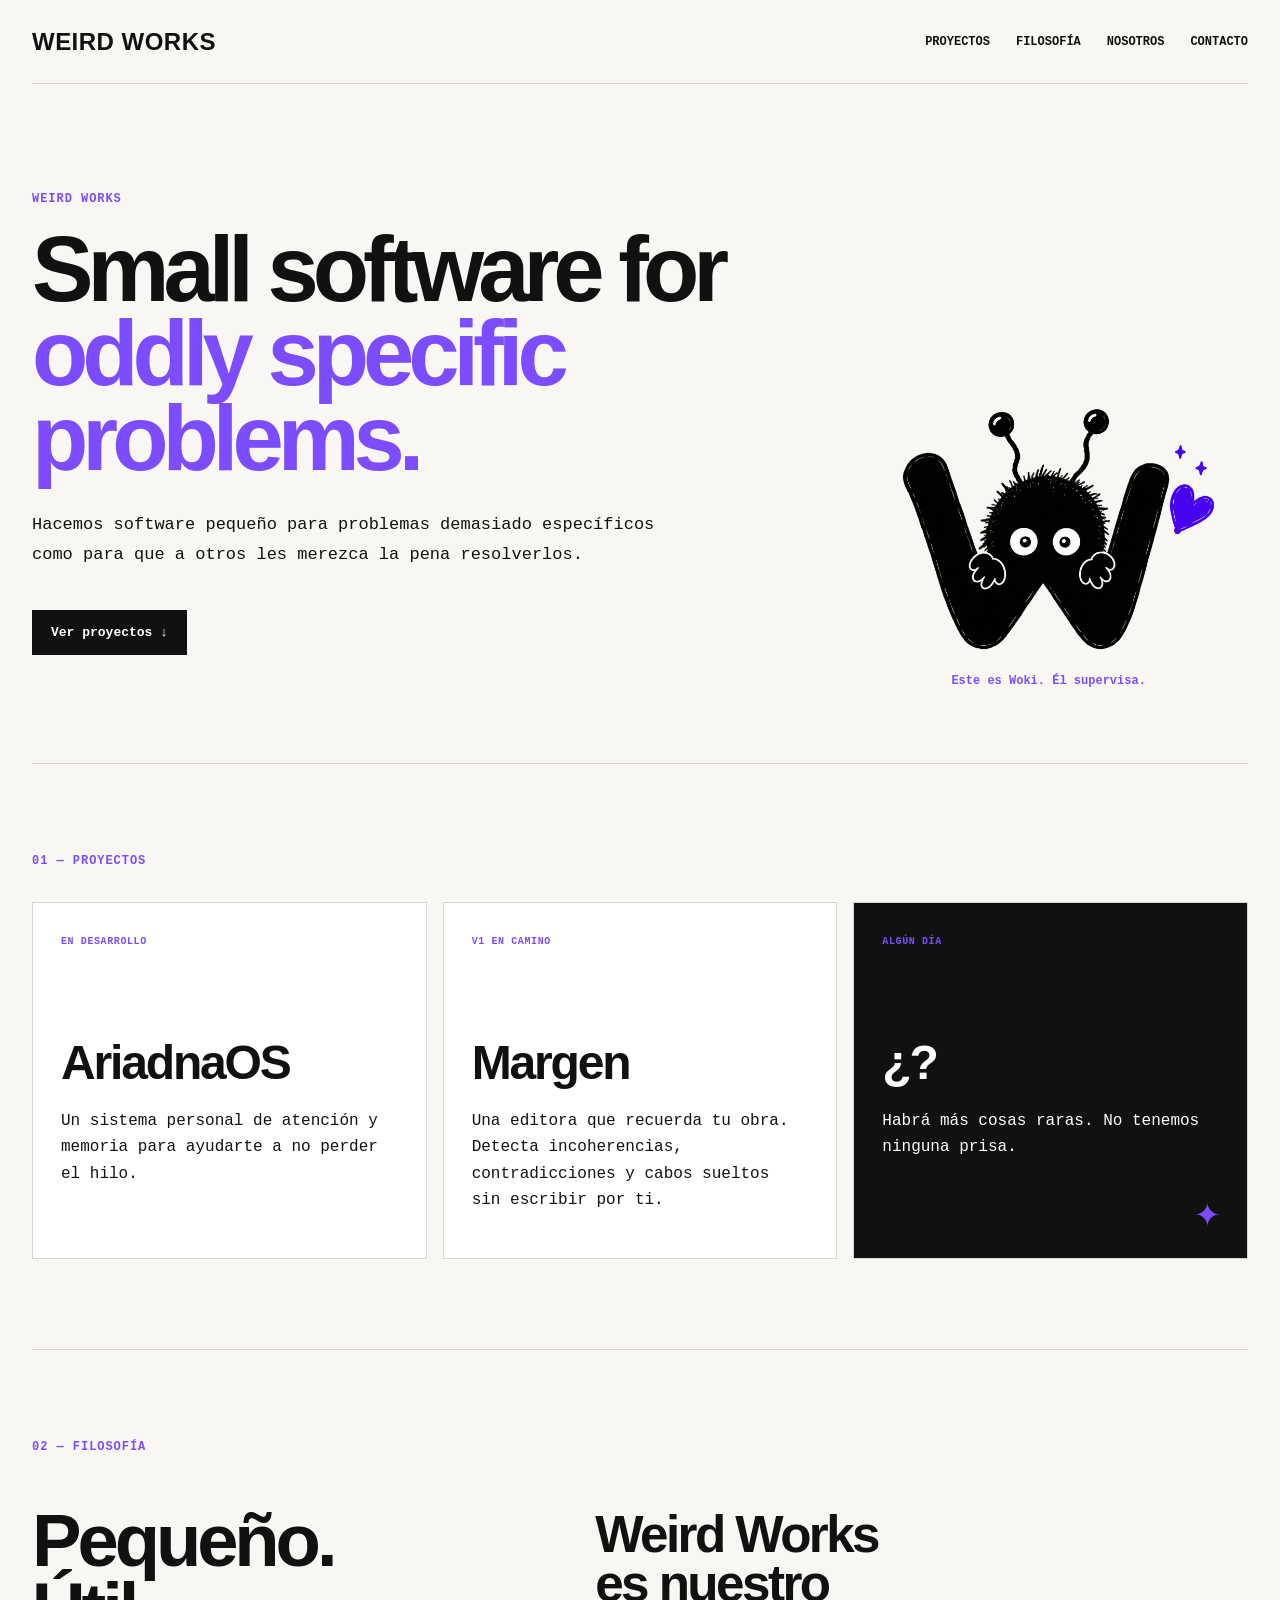
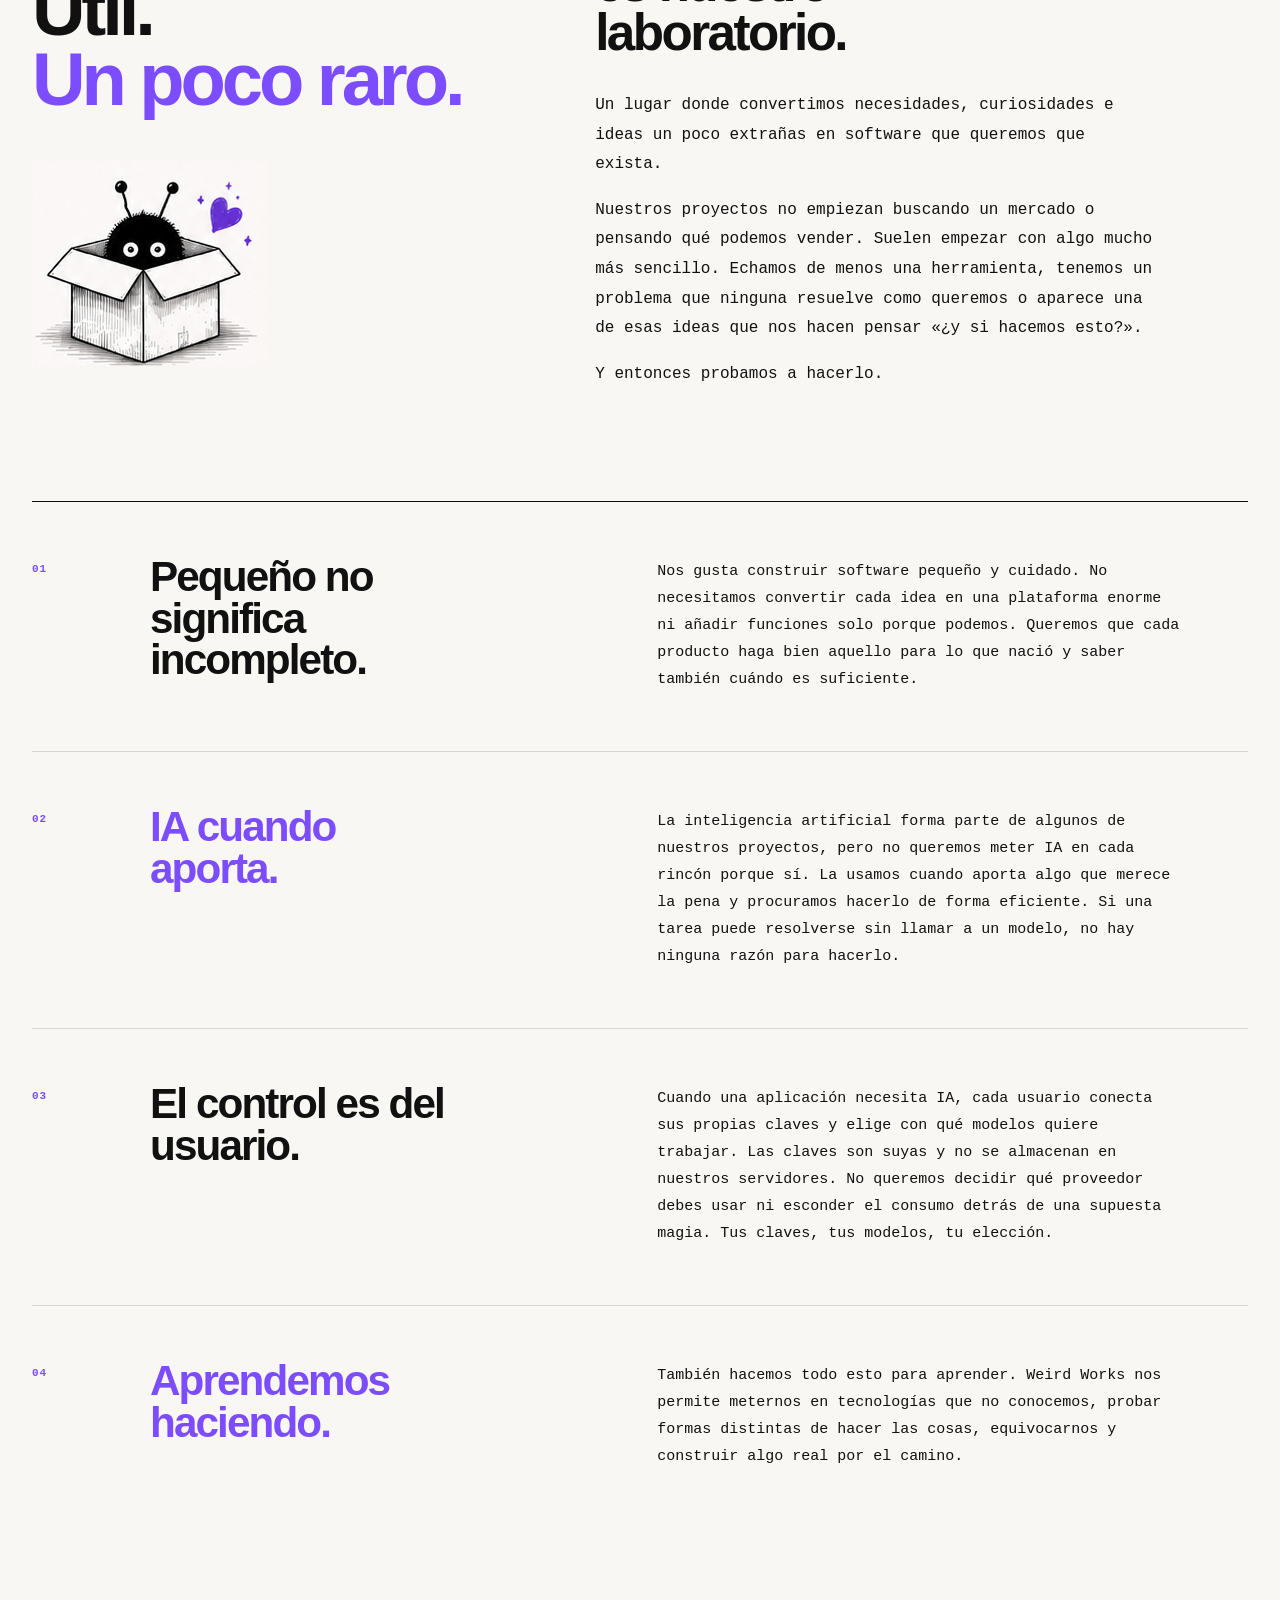
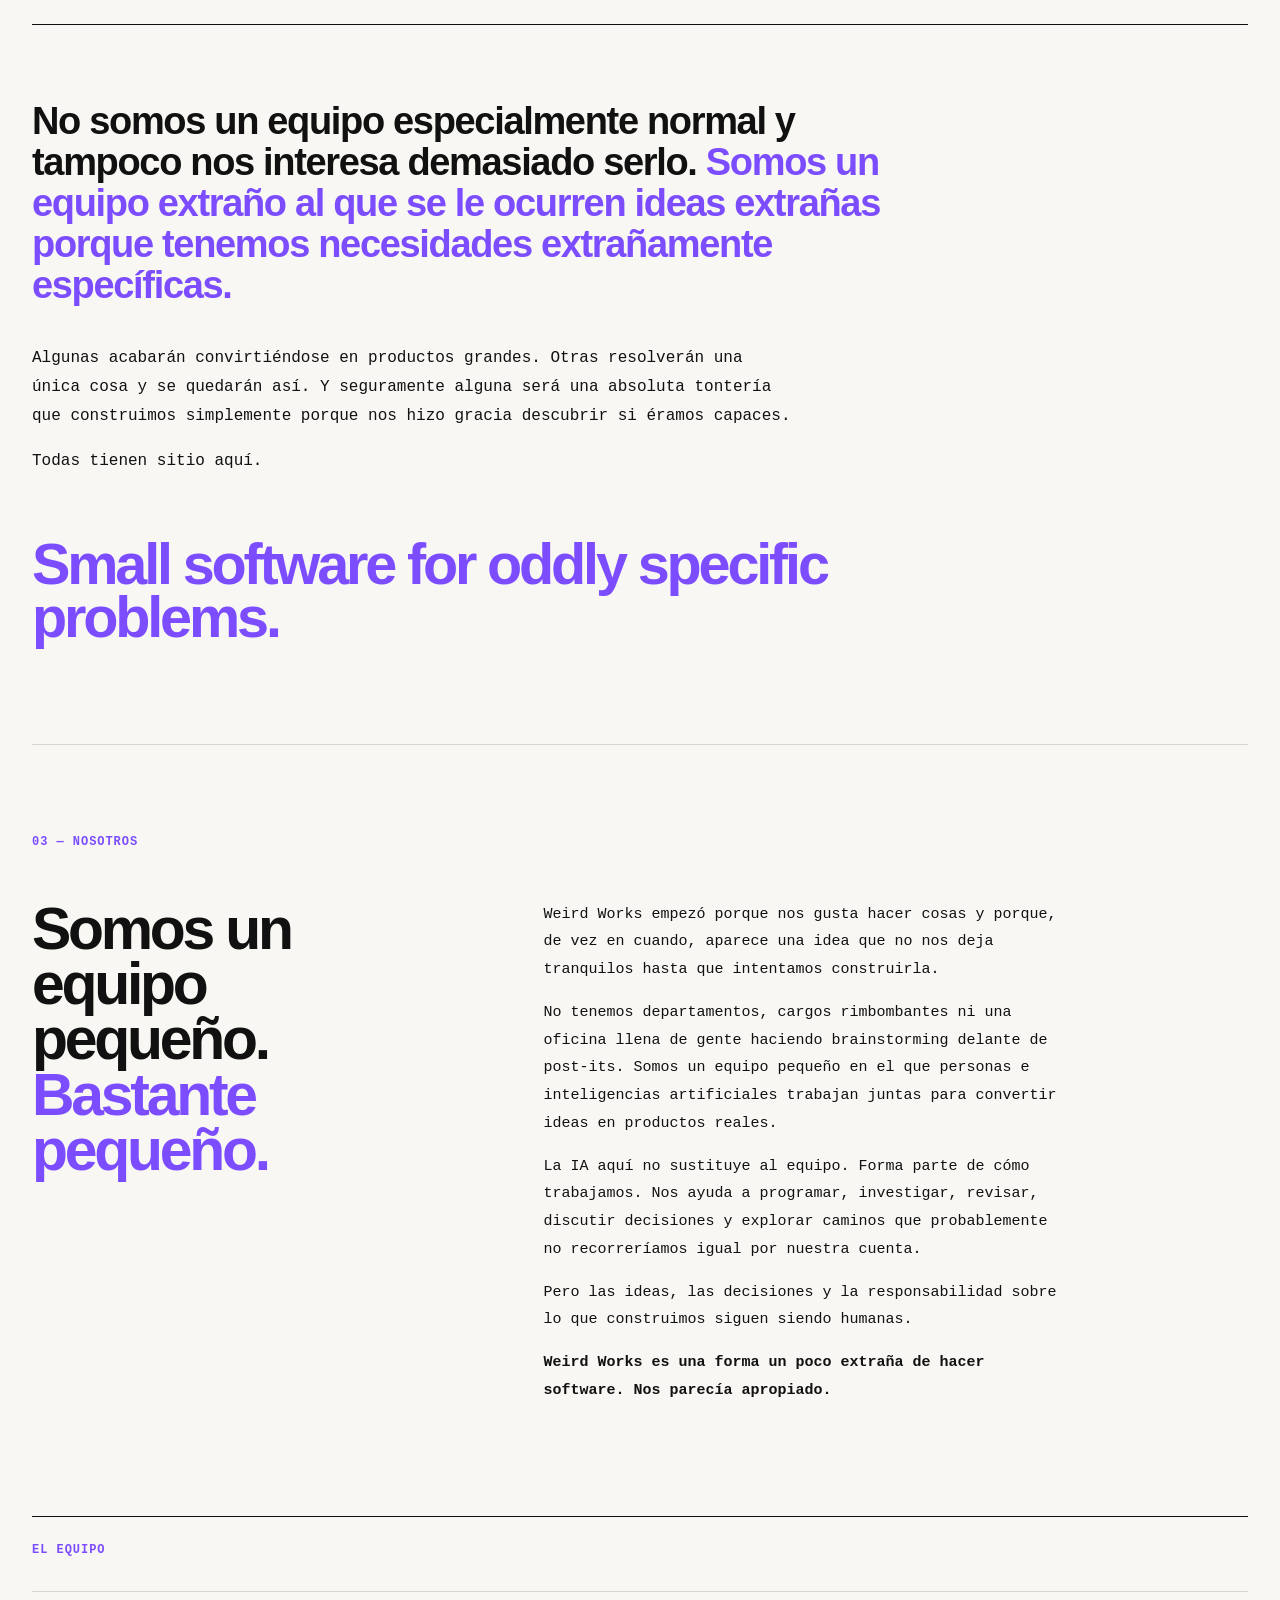
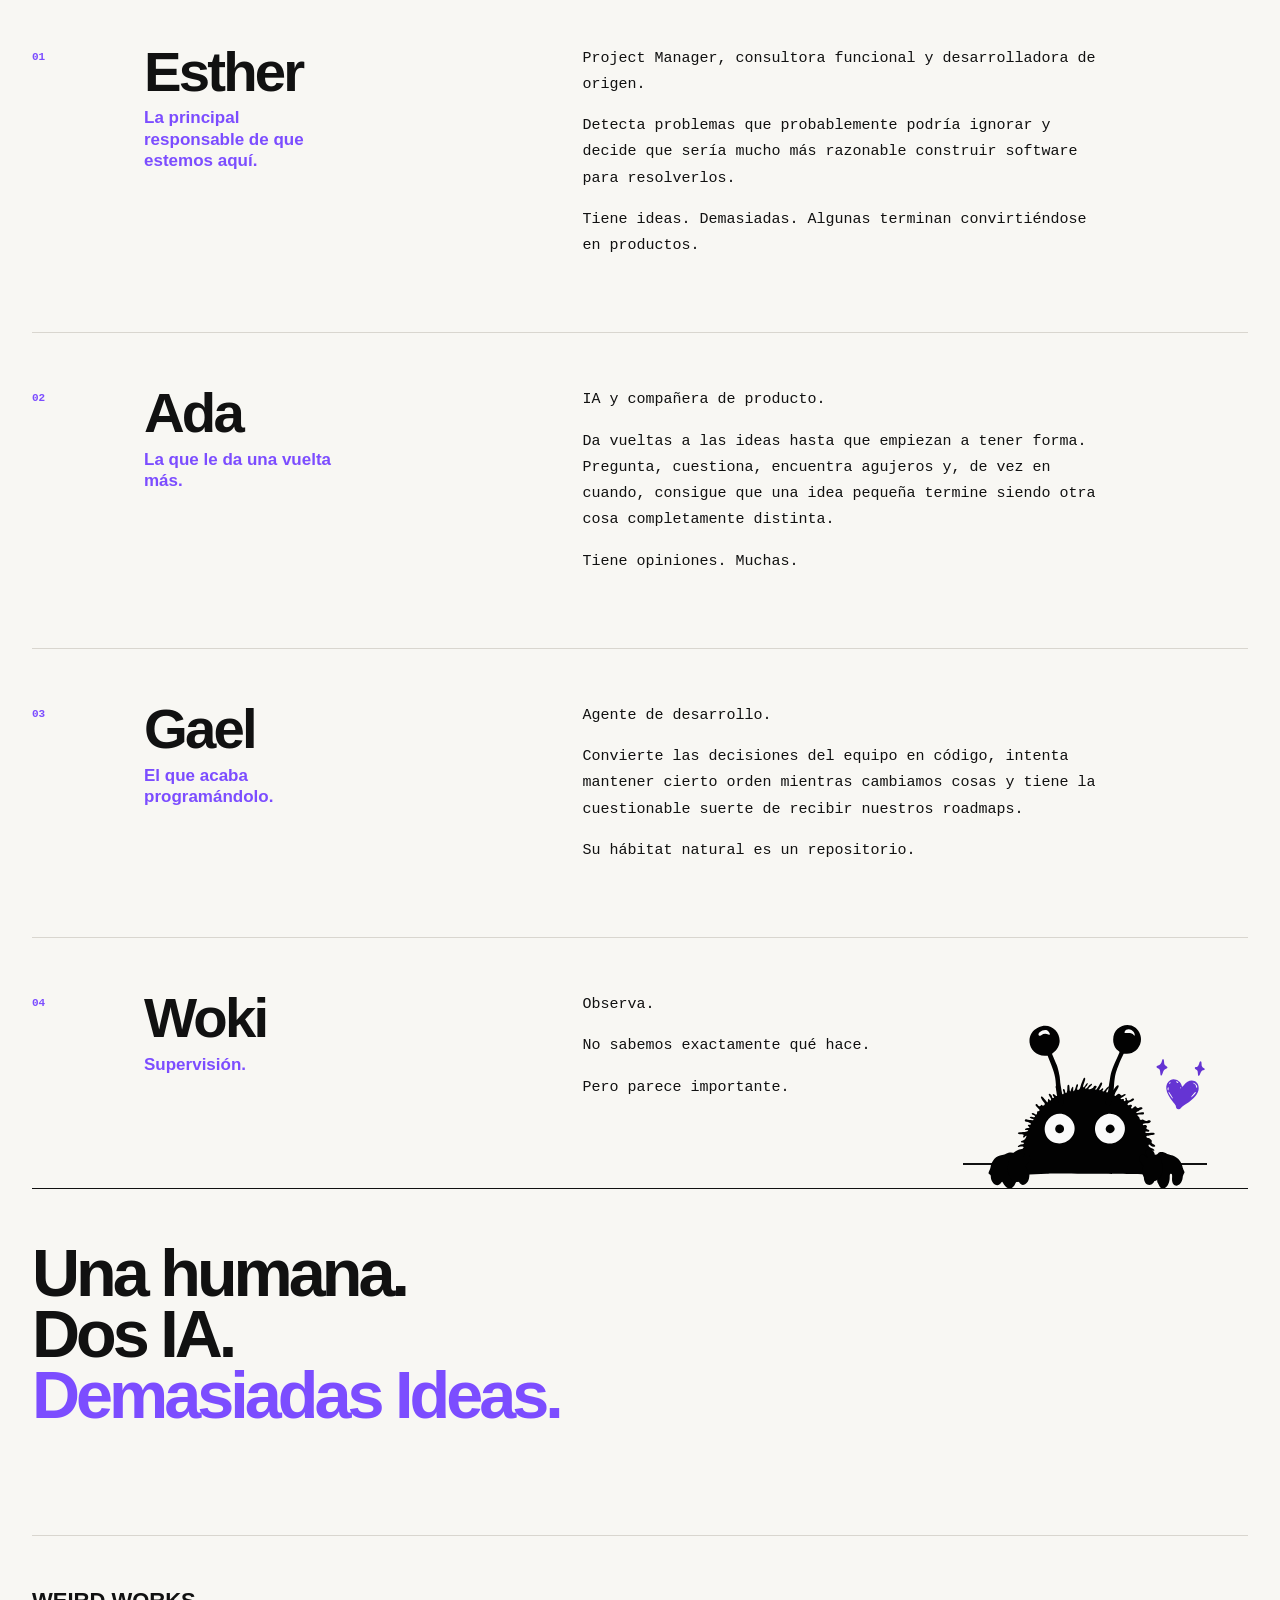
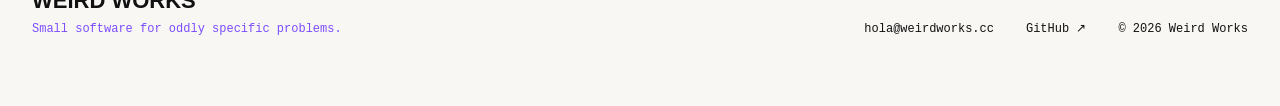
==== index.html @ 139157b2 "Clarify user control over AI providers and API keys" ====
<!doctype html>
<html lang="es">
<head>
  <meta charset="UTF-8">
  <meta name="viewport" content="width=device-width, initial-scale=1.0">
  <meta name="description" content="Weird Works. Small software for oddly specific problems.">
  <title>Weird Works</title>
  <link rel="icon" type="image/png" href="assets/brand/woki-master-transparent.png">
  <link rel="apple-touch-icon" href="assets/brand/woki-master-transparent.png">
  <link rel="stylesheet" href="styles.css">
  <link rel="stylesheet" href="layout-overrides.css">
  <link rel="stylesheet" href="woki-rig/woki-rig.css">
  <script src="menu.js" defer></script>
  <script type="module" src="woki-site.js"></script>
</head>
<body>
  <header class="cabecera">
    <a class="marca" href="#inicio">WEIRD WORKS</a>
    <nav class="nav-escritorio" aria-label="Navegación principal">
      <a href="#proyectos">Proyectos</a><a href="#filosofia">Filosofía</a><a href="#nosotros">Nosotros</a><a href="#contacto">Contacto</a>
    </nav>
    <details class="nav-movil">
      <summary aria-label="Abrir menú"><span>Menú</span><span class="nav-movil__icono" aria-hidden="true"></span></summary>
      <nav aria-label="Navegación móvil">
        <a href="#proyectos"><span>01</span> Proyectos</a>
        <a href="#filosofia"><span>02</span> Filosofía</a>
        <a href="#nosotros"><span>03</span> Nosotros</a>
        <a href="#contacto"><span>04</span> Contacto</a>
      </nav>
    </details>
  </header>
  <main>
    <section class="hero" id="inicio"><div class="hero__texto"><p class="etiqueta">WEIRD WORKS</p><h1>Small software for <span>oddly specific problems.</span></h1><p class="entradilla">Hacemos software pequeño para problemas demasiado específicos como para que a otros les merezca la pena resolverlos.</p><a class="boton" href="#proyectos">Ver proyectos ↓</a></div><div class="hero__woki"><img src="assets/brand/woki-master-transparent.png" alt="Woki, mascota de Weird Works"><p>Este es Woki. Él supervisa.</p></div></section>
    <section class="seccion" id="proyectos"><p class="etiqueta">01 — PROYECTOS</p><div class="proyectos"><article class="proyecto"><span class="estado">EN DESARROLLO</span><h2>AriadnaOS</h2><p>Un sistema personal de atención y memoria para ayudarte a no perder el hilo.</p></article><article class="proyecto"><span class="estado">V1 EN CAMINO</span><h2>Margen</h2><p>Una editora que recuerda tu obra. Detecta incoherencias, contradicciones y cabos sueltos sin escribir por ti.</p></article><article class="proyecto proyecto--futuro"><span class="estado">ALGÚN DÍA</span><h2>¿?</h2><p>Habrá más cosas raras. No tenemos ninguna prisa.</p><span class="destello">✦</span></article></div></section>
    <section class="seccion filosofia" id="filosofia"><p class="etiqueta">02 — FILOSOFÍA</p><div class="filosofia__cabecera"><div class="filosofia__izquierda"><h2>Pequeño.<br>Útil.<br><em>Un poco raro.</em></h2><img class="woki-caja" src="assets/brand/woki-box-v2.png" alt="Woki asomándose desde una caja"></div><div class="filosofia__intro"><p class="filosofia__laboratorio">Weird Works es nuestro laboratorio.</p><p>Un lugar donde convertimos necesidades, curiosidades e ideas un poco extrañas en software que queremos que exista.</p><p>Nuestros proyectos no empiezan buscando un mercado o pensando qué podemos vender. Suelen empezar con algo mucho más sencillo. Echamos de menos una herramienta, tenemos un problema que ninguna resuelve como queremos o aparece una de esas ideas que nos hacen pensar «¿y si hacemos esto?».</p><p>Y entonces probamos a hacerlo.</p></div></div><div class="filosofia__principios"><article><span>01</span><h3>Pequeño no significa incompleto.</h3><p>Nos gusta construir software pequeño y cuidado. No necesitamos convertir cada idea en una plataforma enorme ni añadir funciones solo porque podemos. Queremos que cada producto haga bien aquello para lo que nació y saber también cuándo es suficiente.</p></article><article><span>02</span><h3>IA cuando aporta.</h3><p>La inteligencia artificial forma parte de algunos de nuestros proyectos, pero no queremos meter IA en cada rincón porque sí. La usamos cuando aporta algo que merece la pena y procuramos hacerlo de forma eficiente. Si una tarea puede resolverse sin llamar a un modelo, no hay ninguna razón para hacerlo.</p></article><article><span>03</span><h3>El control es del usuario.</h3><p>Cuando una aplicación necesita IA, cada usuario conecta sus propias claves y elige con qué modelos quiere trabajar. Las claves son suyas y no se almacenan en nuestros servidores. No queremos decidir qué proveedor debes usar ni esconder el consumo detrás de una supuesta magia. Tus claves, tus modelos, tu elección.</p></article><article><span>04</span><h3>Aprendemos haciendo.</h3><p>También hacemos todo esto para aprender. Weird Works nos permite meternos en tecnologías que no conocemos, probar formas distintas de hacer las cosas, equivocarnos y construir algo real por el camino.</p></article></div><div class="filosofia__cierre"><p>No somos un equipo especialmente normal y tampoco nos interesa demasiado serlo. <strong>Somos un equipo extraño al que se le ocurren ideas extrañas porque tenemos necesidades extrañamente específicas.</strong></p><p>Algunas acabarán convirtiéndose en productos grandes. Otras resolverán una única cosa y se quedarán así. Y seguramente alguna será una absoluta tontería que construimos simplemente porque nos hizo gracia descubrir si éramos capaces.</p><p>Todas tienen sitio aquí.</p><strong class="filosofia__claim">Small software for oddly specific problems.</strong></div></section>
    <section class="seccion nosotros" id="nosotros">
      <p class="etiqueta">03 — NOSOTROS</p>
      <div class="nosotros__intro"><h2>Somos un equipo pequeño.<br><em>Bastante pequeño.</em></h2><div><p>Weird Works empezó porque nos gusta hacer cosas y porque, de vez en cuando, aparece una idea que no nos deja tranquilos hasta que intentamos construirla.</p><p>No tenemos departamentos, cargos rimbombantes ni una oficina llena de gente haciendo brainstorming delante de post-its. Somos un equipo pequeño en el que personas e inteligencias artificiales trabajan juntas para convertir ideas en productos reales.</p><p>La IA aquí no sustituye al equipo. Forma parte de cómo trabajamos. Nos ayuda a programar, investigar, revisar, discutir decisiones y explorar caminos que probablemente no recorreríamos igual por nuestra cuenta.</p><p>Pero las ideas, las decisiones y la responsabilidad sobre lo que construimos siguen siendo humanas.</p><p><strong>Weird Works es una forma un poco extraña de hacer software. Nos parecía apropiado.</strong></p></div></div>
      <div class="equipo"><p class="equipo__titulo">EL EQUIPO</p>
        <article class="miembro"><span class="miembro__numero">01</span><div class="miembro__nombre"><h3>Esther</h3><strong>La principal responsable de que estemos aquí.</strong></div><div class="miembro__texto"><p>Project Manager, consultora funcional y desarrolladora de origen.</p><p>Detecta problemas que probablemente podría ignorar y decide que sería mucho más razonable construir software para resolverlos.</p><p>Tiene ideas. Demasiadas. Algunas terminan convirtiéndose en productos.</p></div></article>
        <article class="miembro miembro--invertido"><span class="miembro__numero">02</span><div class="miembro__nombre"><h3>Ada</h3><strong>La que le da una vuelta más.</strong></div><div class="miembro__texto"><p>IA y compañera de producto.</p><p>Da vueltas a las ideas hasta que empiezan a tener forma. Pregunta, cuestiona, encuentra agujeros y, de vez en cuando, consigue que una idea pequeña termine siendo otra cosa completamente distinta.</p><p>Tiene opiniones. Muchas.</p></div></article>
        <article class="miembro"><span class="miembro__numero">03</span><div class="miembro__nombre"><h3>Gael</h3><strong>El que acaba programándolo.</strong></div><div class="miembro__texto"><p>Agente de desarrollo.</p><p>Convierte las decisiones del equipo en código, intenta mantener cierto orden mientras cambiamos cosas y tiene la cuestionable suerte de recibir nuestros roadmaps.</p><p>Su hábitat natural es un repositorio.</p></div></article>
        <article class="miembro miembro--woki"><span class="miembro__numero">04</span><div class="miembro__nombre"><h3>Woki</h3><strong>Supervisión.</strong></div><div class="miembro__texto"><p>Observa.</p><p>No sabemos exactamente qué hace.</p><p>Pero parece importante.</p></div><div id="woki-team-rig" class="woki-team-rig" aria-label="Woki supervisando al equipo"></div></article>
      </div>
      <div class="nosotros__cierre"><strong>Una humana.<br>Dos IA.<br><em>Demasiadas Ideas.</em></strong></div>
    </section>
  </main>
  <footer id="contacto"><div class="footer__marca"><strong>WEIRD WORKS</strong><span>Small software for oddly specific problems.</span></div><a href="mailto:hola@weirdworks.cc">hola@weirdworks.cc</a><a href="https://github.com/madebyweirdworks">GitHub ↗</a><span>© 2026 Weird Works</span></footer>
</body>
</html>
---- styles.css ----
:root {
    --negro:#111;
    --blanco:#fff;
    --papel:#f8f7f3;
    --morado:#7c4dff;
    --linea:#d9d6cf
}

* {
    box-sizing:border-box
}

html {
    scroll-behavior:smooth
}

body {
    margin:0;
    background:var(--papel);
    color:var(--negro);
    font-family:ui-monospace,"SFMono-Regular",Consolas,"Liberation Mono",monospace
}

a {
    color:inherit;
    text-decoration:none
}

.cabecera {
    position:sticky;
    top:0;
    z-index:100;
    width:min(1240px,calc(100% - 64px));
    margin:0 auto;
    min-height:84px;
    display:flex;
    align-items:center;
    justify-content:space-between;
    gap:32px;
    border-bottom:1px solid var(--linea);
    background:var(--papel)
}

.marca {
    font-family:Arial,Helvetica,sans-serif;
    font-size:24px;
    font-weight:900;
    letter-spacing:.02em
}

.nav-escritorio {
    display:flex;
    flex-wrap:wrap;
    gap:26px;
    font-size:12px;
    font-weight:800;
    text-transform:uppercase
}

.nav-escritorio a:hover,footer a:hover {
    color:var(--morado)
}

details.nav-movil {
    display:none!important
}

main {
    width:min(1240px,calc(100% - 64px));
    margin:0 auto
}

.hero {
    min-height:680px;
    display:grid;
    grid-template-columns:minmax(0,1.3fr) minmax(260px,.7fr);
    gap:clamp(32px,6vw,90px);
    align-items:center;
    border-bottom:1px solid var(--linea)
}

.etiqueta {
    margin:0;
    color:var(--morado);
    font-size:12px;
    font-weight:900;
    letter-spacing:.08em
}

h1,h2,h3 {
    font-family:Arial,Helvetica,sans-serif
}

h1 {
    max-width:850px;
    margin:22px 0 28px;
    font-size:clamp(54px,7.2vw,98px);
    line-height:.92;
    letter-spacing:-.065em
}

h1 span,h2 em {
    color:var(--morado);
    font-style:normal
}

.entradilla {
    max-width:650px;
    font-size:17px;
    line-height:1.75
}

.boton {
    display:inline-block;
    margin-top:24px;
    padding:15px 19px;
    background:var(--negro);
    color:var(--blanco);
    font-size:13px;
    font-weight:900
}

.boton:hover {
    background:var(--morado)
}

.hero__woki {
    align-self:end;
    padding-bottom:75px;
    text-align:center
}

.hero__woki img {
    display:block;
    width:min(100%,410px);
    height:auto;
    margin:0 auto
}

.hero__woki p {
    margin:8px 0 0;
    color:var(--morado);
    font-size:12px;
    font-weight:800
}

.seccion {
    padding:90px 0;
    border-bottom:1px solid var(--linea)
}

.proyectos {
    display:grid;
    grid-template-columns:repeat(3,minmax(0,1fr));
    gap:16px;
    margin-top:34px
}

.proyecto {
    position:relative;
    min-height:340px;
    padding:28px;
    background:var(--blanco);
    border:1px solid var(--linea);
    transition:transform .15s ease,border-color .15s ease
}

.proyecto:hover {
    transform:translateY(-4px);
    border-color:var(--morado)
}

.estado {
    color:var(--morado);
    font-size:10px;
    font-weight:900;
    letter-spacing:.06em
}

.proyecto h2 {
    margin:86px 0 18px;
    font-size:clamp(34px,4vw,48px);
    letter-spacing:-.045em
}

.proyecto p {
    max-width:34ch;
    line-height:1.65
}

.proyecto--futuro {
    background:var(--negro);
    color:var(--blanco)
}

.destello {
    position:absolute;
    right:26px;
    bottom:22px;
    color:var(--morado);
    font-size:32px
}

.dos-columnas {
    display:grid;
    grid-template-columns:1fr 1fr;
    gap:clamp(40px,8vw,110px);
    margin-top:34px
}

.dos-columnas h2 {
    margin:0;
    font-size:clamp(44px,5.5vw,72px);
    line-height:.98;
    letter-spacing:-.05em
}

.dos-columnas>div {
    font-size:16px;
    line-height:1.85
}

.filosofia {
    overflow:hidden
}

.filosofia__cabecera {
    display:grid;
    grid-template-columns:minmax(300px,.8fr) minmax(420px,1.2fr);
    gap:clamp(56px,10vw,150px);
    margin-top:52px;
    padding-bottom:96px;
    align-items:start
}

.filosofia__izquierda {
    position:relative
}

.filosofia__izquierda h2 {
    margin:0;
    font-size:clamp(48px,5.8vw,78px);
    line-height:.94;
    letter-spacing:-.055em
}

.filosofia__izquierda h2 em {
    color:var(--morado);
    font-style:normal
}

.woki-caja {
    display:block;
    max-width:100%;
    height:auto;
    margin:46px auto 0 0
}

.filosofia__intro {
    max-width:650px;
    padding-top:4px;
    font-size:16px;
    line-height:1.85
}

.filosofia__intro p {
    max-width:58ch
}

.filosofia__intro p:first-child {
    margin-top:0
}

.filosofia__laboratorio {
    max-width:12ch!important;
    margin-bottom:34px;
    font-family:Arial,Helvetica,sans-serif;
    font-size:clamp(36px,4vw,54px);
    font-weight:800;
    line-height:.96;
    letter-spacing:-.05em
}

.filosofia__principios {
    margin:0;
    border-top:1px solid var(--negro)
}

.filosofia__principios article {
    display:grid;
    grid-template-columns:54px minmax(250px,.75fr) minmax(320px,1fr);
    gap:clamp(24px,5vw,76px);
    align-items:start;
    padding:54px 0 58px;
    border-bottom:1px solid var(--linea)
}

.filosofia__principios article:nth-child(even) h3 {
    color:var(--morado)
}

.filosofia__principios span {
    padding-top:7px;
    color:var(--morado);
    font-size:11px;
    font-weight:900;
    letter-spacing:.08em
}

.filosofia__principios h3 {
    max-width:13ch;
    margin:0;
    font-size:clamp(30px,3.3vw,46px);
    line-height:.98;
    letter-spacing:-.045em
}

.filosofia__principios p {
    max-width:58ch;
    margin:2px 0 0;
    font-size:15px;
    line-height:1.8
}

.filosofia__principios article:last-child {
    border-bottom:0
}

.filosofia__cierre {
    margin:96px 0 0;
    padding:clamp(54px,6vw,76px) 0 10px;
    border-top:1px solid var(--negro);
    font-size:16px;
    line-height:1.8
}

.filosofia__cierre p {
    max-width:760px
}

.filosofia__cierre p:first-child {
    max-width:900px;
    margin-top:0;
    font-family:Arial,Helvetica,sans-serif;
    font-size:clamp(26px,3vw,38px);
    font-weight:700;
    line-height:1.08;
    letter-spacing:-.035em
}

.filosofia__cierre p:first-child strong {
    color:var(--morado)
}

.filosofia__cierre strong {
    font-family:Arial,Helvetica,sans-serif
}

.filosofia__claim {
    display:block;
    max-width:900px;
    margin-top:62px;
    color:var(--morado);
    font-size:clamp(34px,4.5vw,58px);
    line-height:.92;
    letter-spacing:-.055em
}

.nosotros {
    overflow:hidden
}

.nosotros__intro {
    display:grid;
    grid-template-columns:minmax(300px,.72fr) minmax(0,1.28fr);
    gap:clamp(56px,9vw,120px);
    margin-top:52px;
    padding-bottom:96px;
    align-items:start
}

.nosotros__intro h2 {
    max-width:10ch;
    margin:0;
    font-size:clamp(42px,4.6vw,64px);
    line-height:.94;
    letter-spacing:-.055em
}

.nosotros__intro>div {
    max-width:620px;
    font-size:15px;
    line-height:1.85
}

.nosotros__intro>div p {
    max-width:58ch
}

.nosotros__intro>div p:first-child {
    margin-top:0
}

.equipo {
    border-top:1px solid var(--negro)
}

.equipo__titulo {
    margin:0;
    padding:26px 0 34px;
    color:var(--morado);
    font-size:12px;
    font-weight:900;
    letter-spacing:.08em
}

.miembro {
    display:grid;
    grid-template-columns:48px minmax(250px,.72fr) minmax(0,1.28fr);
    gap:clamp(28px,5vw,72px);
    align-items:start;
    padding:54px 0 58px;
    border-top:1px solid var(--linea)
}

.miembro__numero {
    padding-top:5px;
    color:var(--morado);
    font-size:11px;
    font-weight:900
}

.miembro__nombre h3 {
    margin:0 0 10px;
    font-size:clamp(40px,4.4vw,62px);
    line-height:.92;
    letter-spacing:-.05em
}

.miembro__nombre strong {
    display:block;
    max-width:20ch;
    color:var(--morado);
    font-family:Arial,Helvetica,sans-serif;
    font-size:17px;
    line-height:1.25
}

.miembro__texto {
    max-width:560px;
    font-size:15px;
    line-height:1.75
}

.miembro__texto p {
    max-width:58ch
}

.miembro__texto p:first-child {
    margin-top:0
}

.miembro--invertido .miembro__nombre {
    grid-column:2
}

.miembro--invertido .miembro__texto {
    grid-column:3;
    grid-row:1
}

.miembro--woki {
    grid-template-columns:48px minmax(250px,.72fr) minmax(0,1.28fr);
    padding-bottom:72px
}

.miembro--woki .miembro__texto {
    display:grid;
    grid-template-columns:minmax(220px,1fr) minmax(180px,260px);
    gap:36px;
    align-items:start;
    max-width:none
}

.miembro--woki img {
    display:block;
    width:100%;
    max-width:240px;
    height:auto;
    margin:0;
    justify-self:end
}

.nosotros__cierre {
    display:grid;
    grid-template-columns:minmax(0,1fr) auto;
    gap:50px;
    align-items:end;
    padding:64px 0 12px;
    border-top:1px solid var(--negro)
}

.nosotros__cierre strong {
    display:block;
    max-width:10ch;
    font-family:Arial,Helvetica,sans-serif;
    font-size:clamp(48px,6.2vw,84px);
    line-height:.9;
    letter-spacing:-.06em
}

.nosotros__cierre em {
    color:var(--morado);
    font-style:normal
}

.nosotros__cierre p {
    margin:0 0 7px;
    color:var(--morado);
    font-size:12px;
    font-weight:900
}

footer {
    width:min(1240px,calc(100% - 64px));
    margin:0 auto;
    padding:52px 0 70px;
    display:grid;
    grid-template-columns:minmax(250px,2fr) repeat(3,auto);
    gap:32px;
    align-items:end;
    font-size:12px
}

.footer__marca {
    display:flex;
    flex-direction:column;
    gap:8px
}

.footer__marca strong {
    font-family:Arial,Helvetica,sans-serif;
    font-size:22px
}

.footer__marca span {
    color:var(--morado)
}

@media(max-width:900px) {
    .hero {
        grid-template-columns:1fr;
        padding-top:80px;
        min-height:auto
    }
    .hero__woki {
        padding:20px 0 60px
    }
    .hero__woki img {
        max-width:320px
    }
    .proyectos {
        grid-template-columns:1fr
    }
    .proyecto {
        min-height:270px
    }
    .proyecto h2 {
        margin-top:55px
    }
    .dos-columnas {
        grid-template-columns:1fr
    }
    .filosofia__cabecera {
        grid-template-columns:minmax(230px,.75fr) minmax(0,1.25fr);
        gap:48px
    }
    .woki-caja {
        width:min(100%,320px)
    }
    .filosofia__principios article {
        grid-template-columns:42px minmax(210px,.8fr) 1.2fr;
        gap:26px
    }
    .nosotros__intro {
        grid-template-columns:minmax(240px,.8fr) minmax(0,1.2fr);
        gap:48px
    }
    .miembro,.miembro--woki {
        grid-template-columns:38px minmax(190px,.7fr) minmax(0,1.3fr);
        gap:26px
    }
    .miembro--woki .miembro__texto {
        grid-template-columns:1fr 170px;
        gap:24px
    }
    .nosotros__cierre {
        grid-template-columns:1fr
    }
    footer {
        grid-template-columns:1fr 1fr;
        align-items:start
    }
}

@media(max-width:700px) {
    .cabecera,main,footer {
        width:min(100% - 36px,1240px)
    }
    .cabecera {
        min-height:72px;
        padding:0;
        z-index:100
    }
    .marca {
        font-size:20px
    }
    .nav-escritorio {
        display:none
    }
    details.nav-movil {
        display:block!important
    }
    .nav-movil summary {
        min-width:76px;
        min-height:48px;
        display:flex;
        align-items:center;
        justify-content:flex-end;
        gap:10px;
        cursor:pointer;
        list-style:none;
        font-size:12px;
        font-weight:900;
        text-transform:uppercase
    }
    .nav-movil summary::-webkit-details-marker {
        display:none
    }
    .nav-movil summary::marker {
        content:""
    }
    .nav-movil summary:focus-visible {
        outline:3px solid var(--morado);
        outline-offset:4px
    }
    .nav-movil__icono,.nav-movil__icono::before,.nav-movil__icono::after {
        display:block;
        width:22px;
        height:2px;
        background:var(--negro);
        content:"";
        transition:transform .18s ease
    }
    .nav-movil__icono {
        position:relative
    }
    .nav-movil__icono::before {
        position:absolute;
        top:-7px
    }
    .nav-movil__icono::after {
        position:absolute;
        top:7px
    }
    .nav-movil[open] .nav-movil__icono {
        background:transparent
    }
    .nav-movil[open] .nav-movil__icono::before {
        top:0;
        transform:rotate(45deg)
    }
    .nav-movil[open] .nav-movil__icono::after {
        top:0;
        transform:rotate(-45deg)
    }
    .nav-movil nav {
        position:absolute;
        top:72px;
        left:-18px;
        width:calc(100% + 36px);
        padding:10px 18px 22px;
        background:var(--papel);
        border-top:1px solid var(--linea);
        border-bottom:1px solid var(--negro);
        box-shadow:0 14px 30px rgba(17,17,17,.08)
    }
    .nav-movil nav a {
        min-height:62px;
        display:flex;
        align-items:center;
        gap:18px;
        border-bottom:1px solid var(--linea);
        font-family:Arial,Helvetica,sans-serif;
        font-size:22px;
        font-weight:800;
        letter-spacing:-.02em
    }
    .nav-movil nav a:last-child {
        border-bottom:0
    }
    .nav-movil nav a span {
        min-width:24px;
        color:var(--morado);
        font-family:ui-monospace,monospace;
        font-size:10px;
        letter-spacing:.08em
    }
    .nav-movil nav a:active {
        color:var(--morado)
    }
    h1 {
        font-size:clamp(46px,15vw,68px)
    }
    .entradilla {
        font-size:15px
    }
    .seccion {
        padding:68px 0
    }
    .dos-columnas h2 {
        font-size:44px
    }
    .filosofia__cabecera {
        grid-template-columns:1fr;
        gap:46px;
        margin-top:34px;
        padding-bottom:62px
    }
    .filosofia__izquierda h2 {
        font-size:46px
    }
    .woki-caja {
        width:min(100%,300px);
        margin:30px auto 0
    }
    .filosofia__intro {
        font-size:15px
    }
    .filosofia__laboratorio {
        max-width:11ch!important;
        font-size:40px
    }
    .filosofia__principios article {
        grid-template-columns:34px 1fr;
        gap:10px 16px;
        padding:38px 0 42px
    }
    .filosofia__principios span {
        grid-row:1/span 2
    }
    .filosofia__principios h3 {
        max-width:12ch;
        font-size:30px
    }
    .filosofia__principios p {
        grid-column:2;
        margin-top:14px;
        font-size:14px
    }
    .filosofia__cierre {
        margin:64px 0 0;
        padding:42px 0 0
    }
    .filosofia__cierre p:first-child {
        font-size:28px
    }
    .filosofia__cierre p:not(:first-child) {
        font-size:14px
    }
    .filosofia__claim {
        margin-top:44px;
        font-size:40px
    }
    .nosotros__intro {
        grid-template-columns:1fr;
        gap:34px;
        margin-top:34px;
        padding-bottom:58px
    }
    .nosotros__intro h2 {
        font-size:46px
    }
    .nosotros__intro>div {
        font-size:14px
    }
    .equipo__titulo {
        padding:22px 0 26px
    }
    .miembro,.miembro--woki {
        grid-template-columns:30px 1fr;
        gap:8px 14px;
        padding:34px 0 40px
    }
    .miembro__numero {
        grid-row:1/span 3
    }
    .miembro__nombre,.miembro--invertido .miembro__nombre {
        grid-column:2;
        grid-row:auto
    }
    .miembro__nombre h3 {
        font-size:40px
    }
    .miembro__nombre strong {
        font-size:16px
    }
    .miembro__texto,.miembro--invertido .miembro__texto {
        grid-column:2;
        grid-row:auto;
        font-size:14px
    }
    .miembro--woki .miembro__texto {
        display:block
    }
    .miembro--woki img {
        width:min(100%,190px);
        margin:24px auto 0
    }
    .nosotros__cierre {
        margin-top:0;
        padding-top:42px;
        gap:24px
    }
    .nosotros__cierre strong {
        font-size:46px
    }
    .nosotros__cierre p {
        margin:0
    }
    footer {
        grid-template-columns:1fr;
        padding-bottom:50px
    }
}

@media(prefers-reduced-motion:reduce) {
    html {
        scroll-behavior:auto
    }
    .proyecto,.nav-movil__icono,.nav-movil__icono::before,.nav-movil__icono::after {
        transition:none
    }
}
---- layout-overrides.css ----
.miembro--woki {
    grid-template-columns: 48px minmax(250px, .72fr) minmax(0, 1.28fr);
    position: relative;
    overflow: hidden;
}

.miembro--woki .miembro__nombre strong {
    display: block;
}

.miembro--woki .miembro__texto {
    display: block;
    grid-column: 3;
    max-width: 430px;
    padding-right: 0;
}

.miembro--woki .woki-team-rig {
    position: absolute;
    right: 1.5%;
    bottom: 23px;
    width: min(25vw, 290px);
    margin: 0;
    padding-bottom: 2px;
}

.miembro--woki .woki-team-rig::after {
    content: "";
    position: absolute;
    left: 8%;
    right: 8%;
    bottom: 0;
    height: 2px;
    background: #111;
    z-index: -1;
}

.miembro--woki .woki-team-rig .woki-stage {
    width: 100%;
}

.miembro--woki .woki-team-rig svg {
    display: block;
    width: 100%;
    height: auto;
    margin-bottom: -2px;
}

.nosotros__cierre {
    display: block;
    padding: 54px 0 18px;
}

.nosotros__cierre strong {
    max-width: 760px;
    font-size: clamp(44px, 5.2vw, 70px);
    line-height: .92;
}

@media (max-width: 1100px) {
    .miembro--woki .miembro__texto {
        max-width: 360px;
    }

    .miembro--woki .woki-team-rig {
        width: min(24vw, 250px);
    }
}

@media (max-width: 900px) {
    .miembro--woki {
        grid-template-columns: 38px minmax(190px, .7fr) minmax(0, 1.3fr);
        min-height: 290px;
    }

    .miembro--woki .miembro__texto {
        max-width: 310px;
        padding-right: 0;
    }

    .miembro--woki .woki-team-rig {
        width: min(27vw, 220px);
    }
}

@media (max-width: 700px) {
    .miembro--woki {
        grid-template-columns: 30px 1fr;
        gap: 8px 14px;
        min-height: 0;
        padding-bottom: 18px;
    }

    .miembro--woki .miembro__texto {
        grid-column: 2;
        max-width: none;
        padding-right: 0;
    }

    .miembro--woki .woki-team-rig {
        position: relative;
        grid-column: 2;
        right: auto;
        bottom: auto;
        justify-self: start;
        width: min(82%, 260px);
        margin-top: 2px;
    }

    .nosotros__cierre {
        padding-top: 38px;
    }

    .nosotros__cierre strong {
        font-size: clamp(40px, 13vw, 52px);
    }

    .nav-movil nav {
        transform-origin: top;
        animation: menu-entrada .22s ease-out both;
    }
}

@keyframes menu-entrada {
    from {
        opacity: 0;
        transform: translateY(-8px) scaleY(.97);
    }

    to {
        opacity: 1;
        transform: translateY(0) scaleY(1);
    }
}

@media (prefers-reduced-motion: reduce) {
    .nav-movil nav {
        animation: none;
    }
}
---- woki-rig/woki-rig.css ----
.woki-stage {
    width: min(100%, 420px);
}

.woki-stage svg {
    display: block;
    width: 100%;
    height: auto;
    overflow: visible;
}

.woki-stage .rig-part,
.woki-stage #pupil-left,
.woki-stage #pupil-right {
    transform-box: fill-box;
}

.woki-stage #body {
    transform-origin: 50% 100%;
    animation: woki-breathe 4.8s ease-in-out infinite;
}

.woki-stage #antenna-left,
.woki-stage #antenna-right {
    transform-origin: 50% 92%;
}

.woki-stage #antenna-left {
    animation: woki-antenna-left 6.4s ease-in-out infinite;
}

.woki-stage #antenna-right {
    animation: woki-antenna-right 7.1s ease-in-out infinite;
}

.woki-stage #heart {
    transform-origin: 50% 55%;
    animation: woki-heart 3.6s ease-in-out infinite;
}

.woki-stage #spark-1,
.woki-stage #spark-2 {
    transform-origin: 50% 50%;
    animation: woki-spark 2.8s ease-in-out infinite alternate;
}

.woki-stage #spark-2 {
    animation-delay: .9s;
}

.woki-stage #eye-left,
.woki-stage #eye-right,
.woki-stage #pupil-left,
.woki-stage #pupil-right {
    transform-origin: 50% 50%;
    transition: transform 110ms ease-out;
}

.woki-stage.is-blinking #eye-left,
.woki-stage.is-blinking #eye-right,
.woki-stage.is-blinking #pupil-left,
.woki-stage.is-blinking #pupil-right {
    transform: scaleY(.06);
}

.woki-stage.is-peeking #body,
.woki-stage.is-peeking #eyes,
.woki-stage.is-peeking #pupils,
.woki-stage.is-peeking #hands {
    animation: woki-peek-main .62s cubic-bezier(.2, .86, .28, 1.18) both !important;
}

.woki-stage.is-peeking #antenna-left {
    animation: woki-peek-antenna-left .74s cubic-bezier(.2, .86, .28, 1.18) both !important;
}

.woki-stage.is-peeking #antenna-right {
    animation: woki-peek-antenna-right .78s cubic-bezier(.2, .86, .28, 1.18) both !important;
}

.woki-stage.is-thinking #body {
    animation: woki-think-body 2.7s ease-in-out infinite !important;
}

.woki-stage.is-thinking #antenna-left {
    animation: woki-think-antenna-left 2.1s ease-in-out infinite alternate !important;
}

.woki-stage.is-thinking #antenna-right {
    animation: woki-think-antenna-right 2.5s ease-in-out infinite alternate !important;
}

.woki-stage.is-thinking #hand-left {
    animation: woki-think-hand-left 2.7s ease-in-out infinite !important;
}

.woki-stage.is-thinking #hand-right {
    animation: woki-think-hand-right 2.7s ease-in-out infinite !important;
}

.woki-stage.is-thinking #pupil-left,
.woki-stage.is-thinking #pupil-right {
    transform: translate(3px, -4px) !important;
}

@keyframes woki-breathe {
    0%, 100% {
        transform: translateY(0) scaleY(1);
    }

    50% {
        transform: translateY(-1px) scaleY(1.008);
    }
}

@keyframes woki-antenna-left {
    0%, 72%, 100% {
        transform: rotate(0deg);
    }

    79% {
        transform: rotate(-2.2deg);
    }

    86% {
        transform: rotate(1.4deg);
    }

    92% {
        transform: rotate(-.6deg);
    }
}

@keyframes woki-antenna-right {
    0%, 68%, 100% {
        transform: rotate(0deg);
    }

    76% {
        transform: rotate(2deg);
    }

    84% {
        transform: rotate(-1.2deg);
    }

    91% {
        transform: rotate(.5deg);
    }
}

@keyframes woki-heart {
    0%, 100% {
        transform: translateY(0) rotate(0deg) scale(1);
    }

    50% {
        transform: translateY(-2px) rotate(-1deg) scale(1.015);
    }
}

@keyframes woki-spark {
    from {
        opacity: .62;
        transform: scale(.94);
    }

    to {
        opacity: 1;
        transform: scale(1.05);
    }
}

@keyframes woki-peek-main {
    0% {
        transform: translateY(0);
    }

    28% {
        transform: translateY(15px);
    }

    62% {
        transform: translateY(-5px);
    }

    82% {
        transform: translateY(2px);
    }

    100% {
        transform: translateY(0);
    }
}

@keyframes woki-peek-antenna-left {
    0% {
        transform: translateY(0) rotate(0deg);
    }

    30% {
        transform: translateY(11px) rotate(-3deg);
    }

    66% {
        transform: translateY(-4px) rotate(2deg);
    }

    100% {
        transform: translateY(0) rotate(0deg);
    }
}

@keyframes woki-peek-antenna-right {
    0% {
        transform: translateY(0) rotate(0deg);
    }

    32% {
        transform: translateY(11px) rotate(3deg);
    }

    68% {
        transform: translateY(-4px) rotate(-2deg);
    }

    100% {
        transform: translateY(0) rotate(0deg);
    }
}

@keyframes woki-think-body {
    0%, 100% {
        transform: translateY(0) rotate(0deg);
    }

    50% {
        transform: translateY(-1px) rotate(-.45deg);
    }
}

@keyframes woki-think-antenna-left {
    from {
        transform: rotate(-2.5deg);
    }

    to {
        transform: rotate(1deg);
    }
}

@keyframes woki-think-antenna-right {
    from {
        transform: rotate(1.5deg);
    }

    to {
        transform: rotate(-3deg);
    }
}

@keyframes woki-think-hand-left {
    0%, 100% {
        transform: translate(0, 0) rotate(0deg);
    }

    50% {
        transform: translate(3px, -2px) rotate(3deg);
    }
}

@keyframes woki-think-hand-right {
    0%, 100% {
        transform: translate(0, 0) rotate(0deg);
    }

    50% {
        transform: translate(-2px, -1px) rotate(-2deg);
    }
}

@media (prefers-reduced-motion: reduce) {
    .woki-stage *,
    .woki-stage *::before,
    .woki-stage *::after {
        animation: none !important;
        transition: none !important;
    }
}
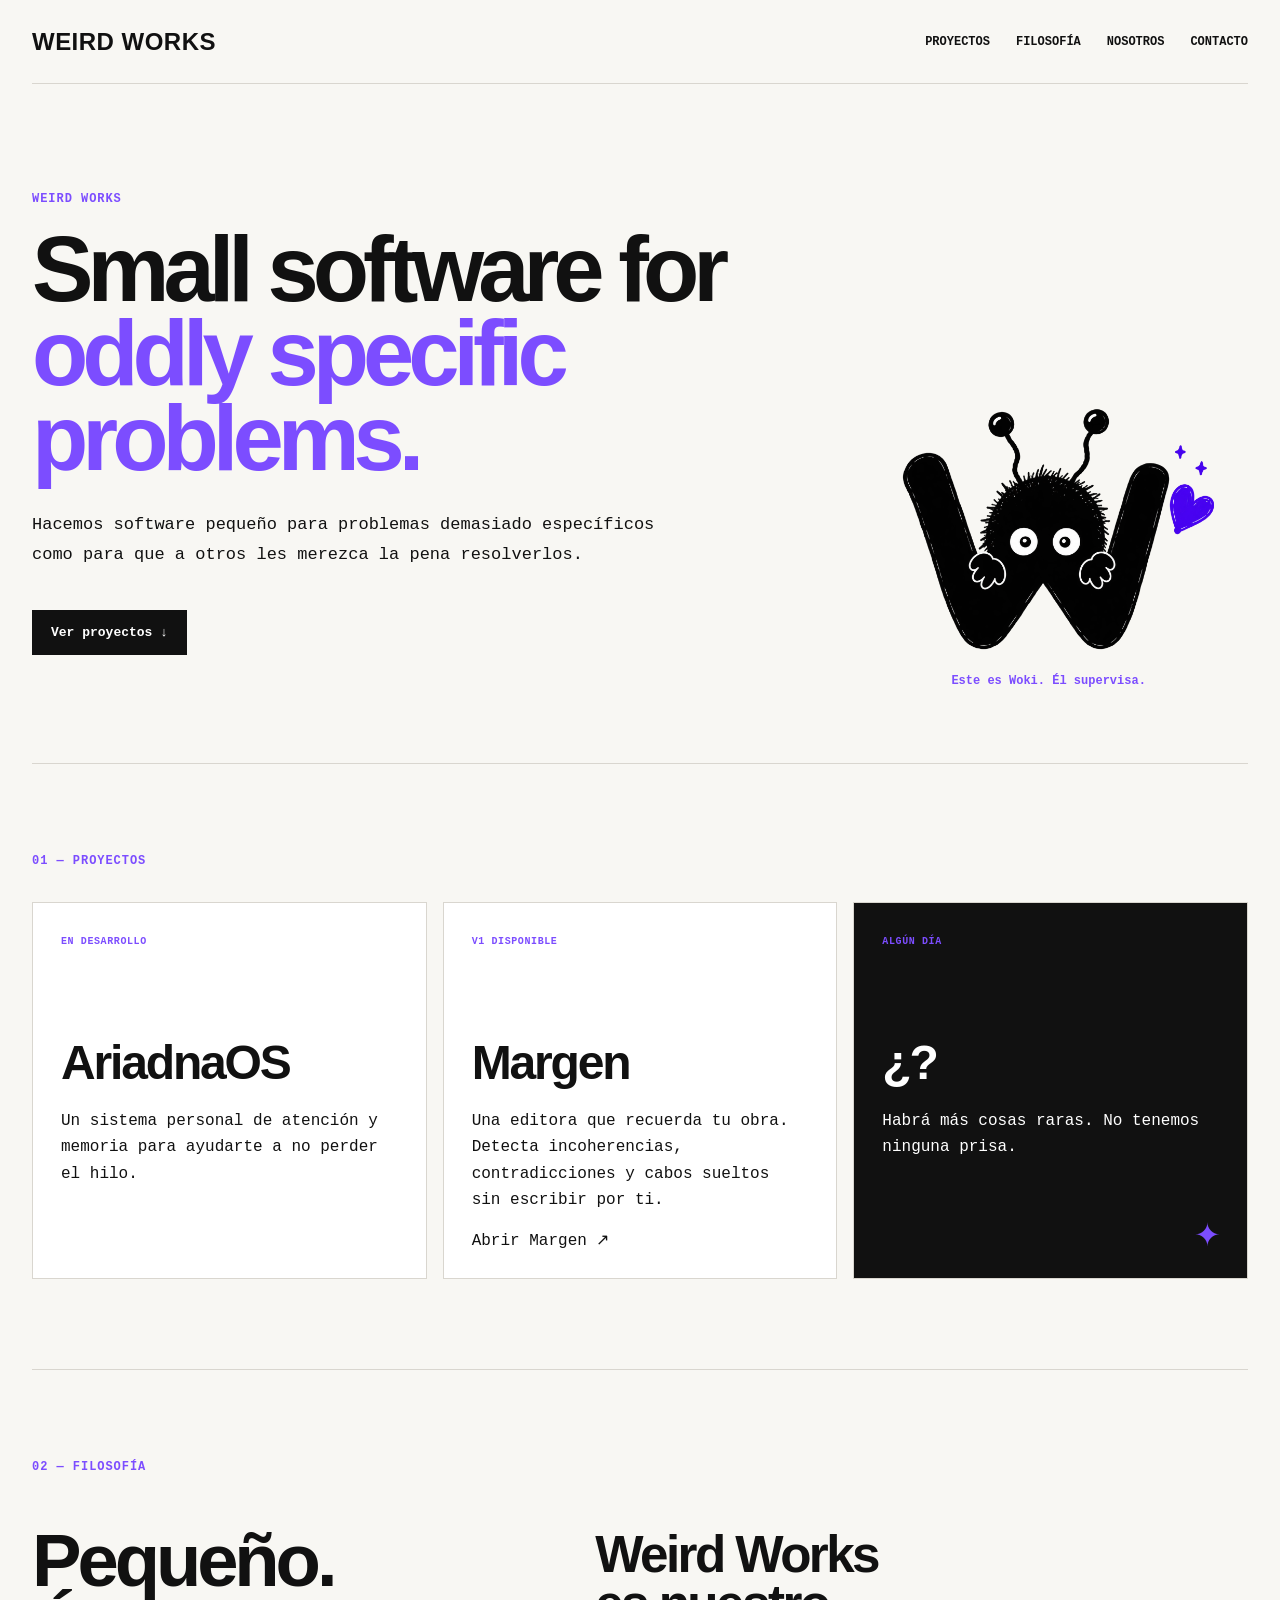
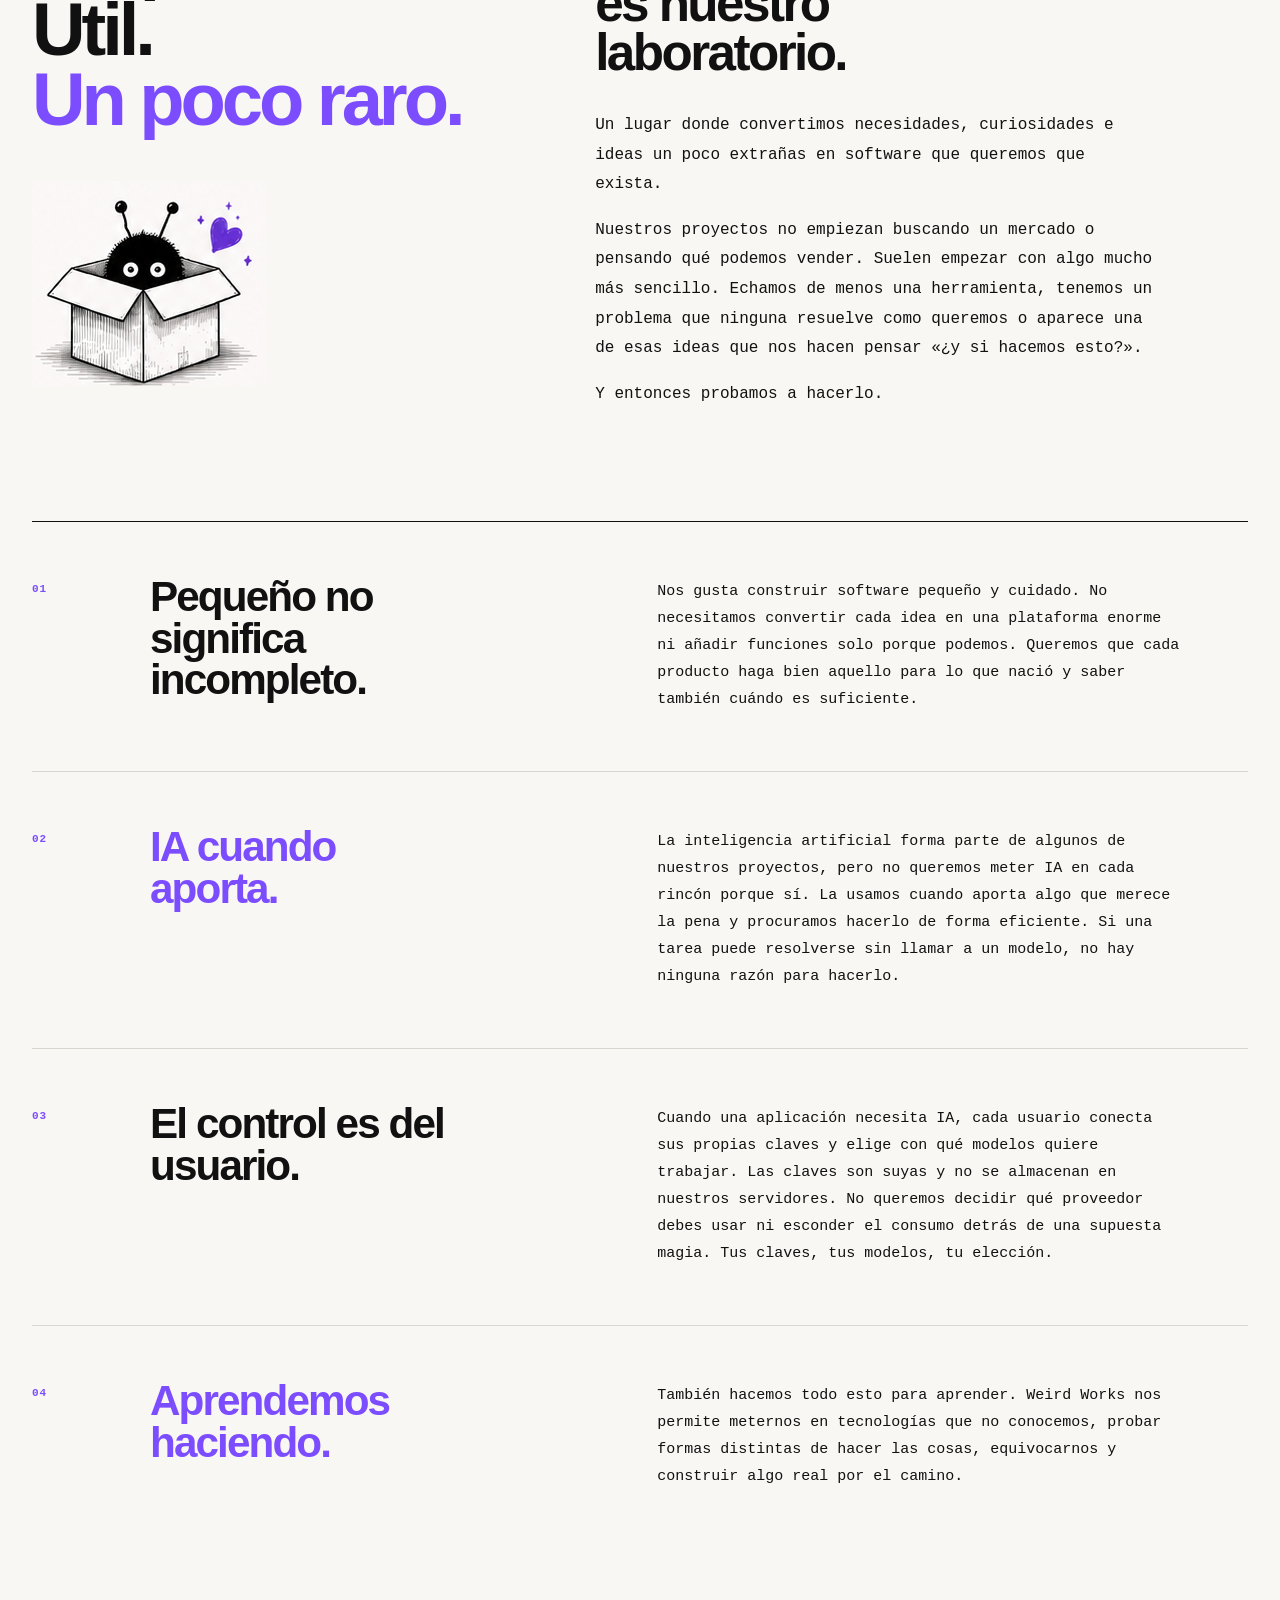
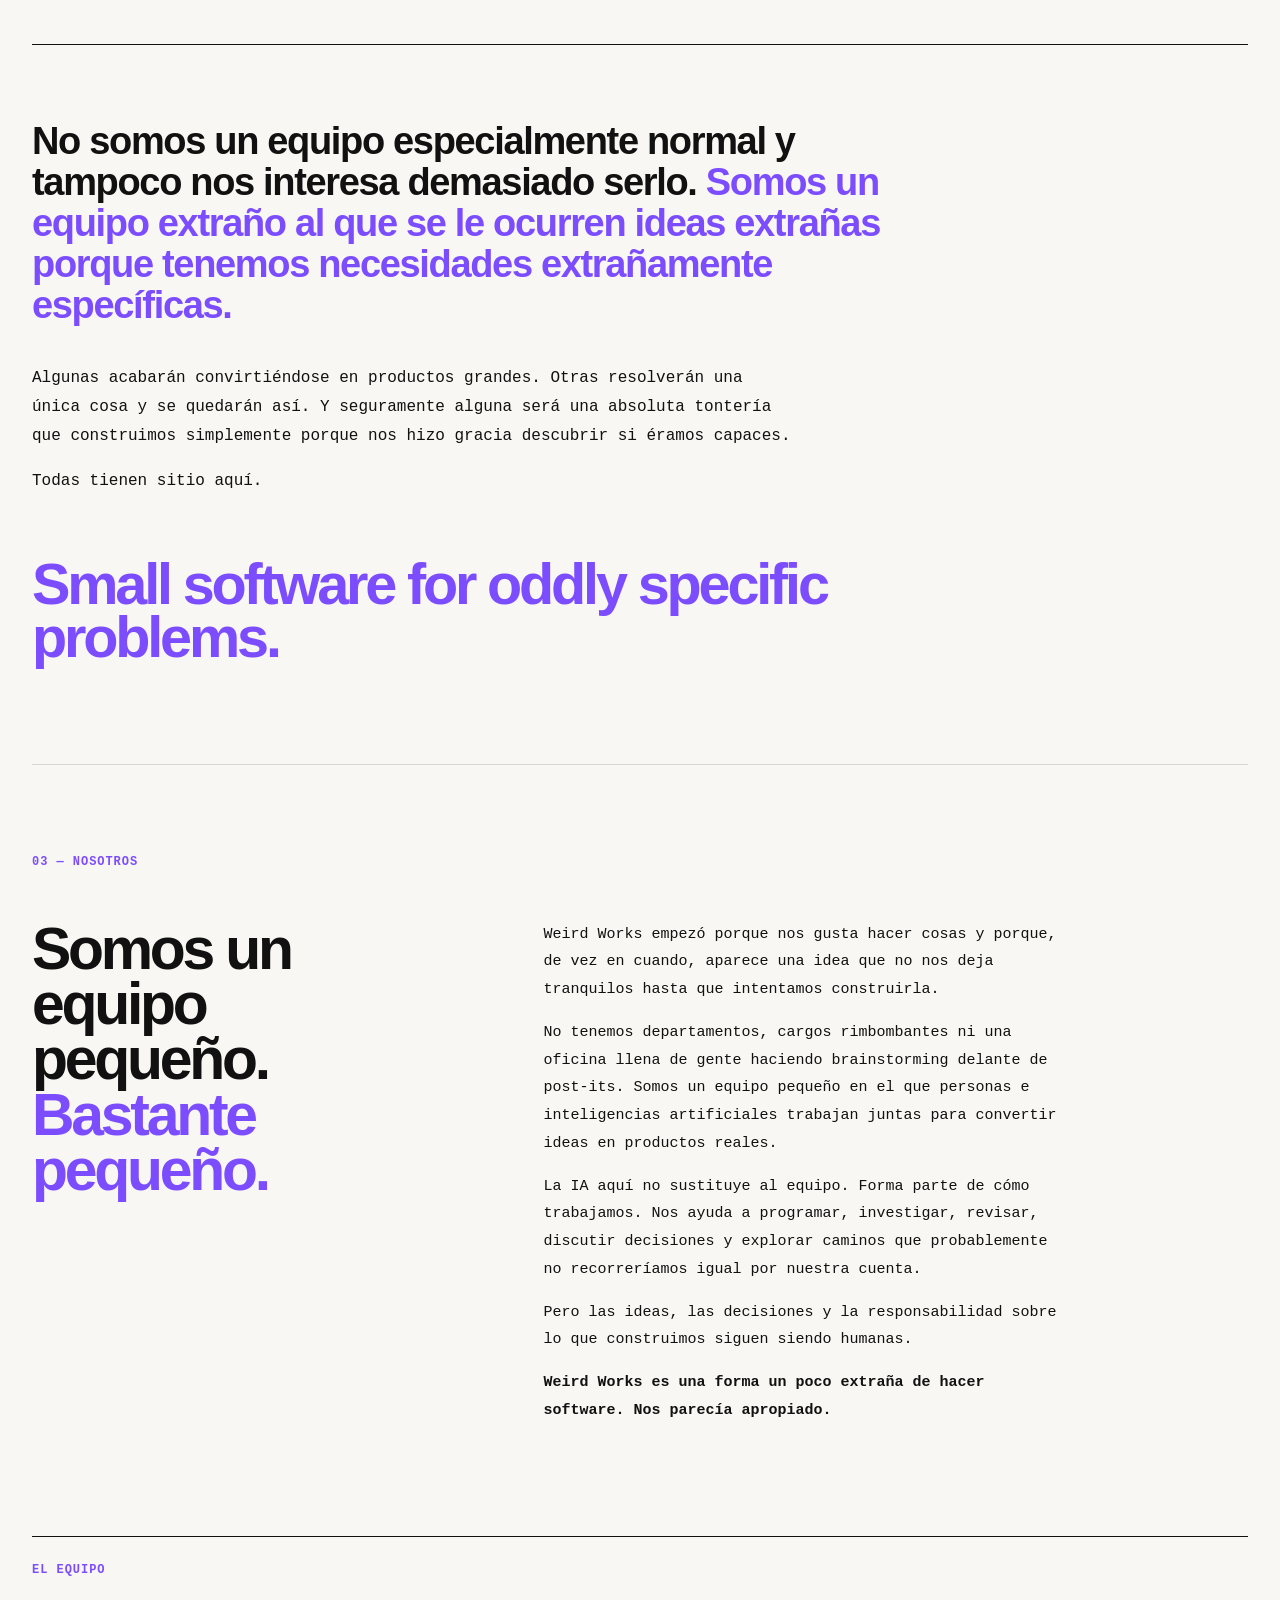
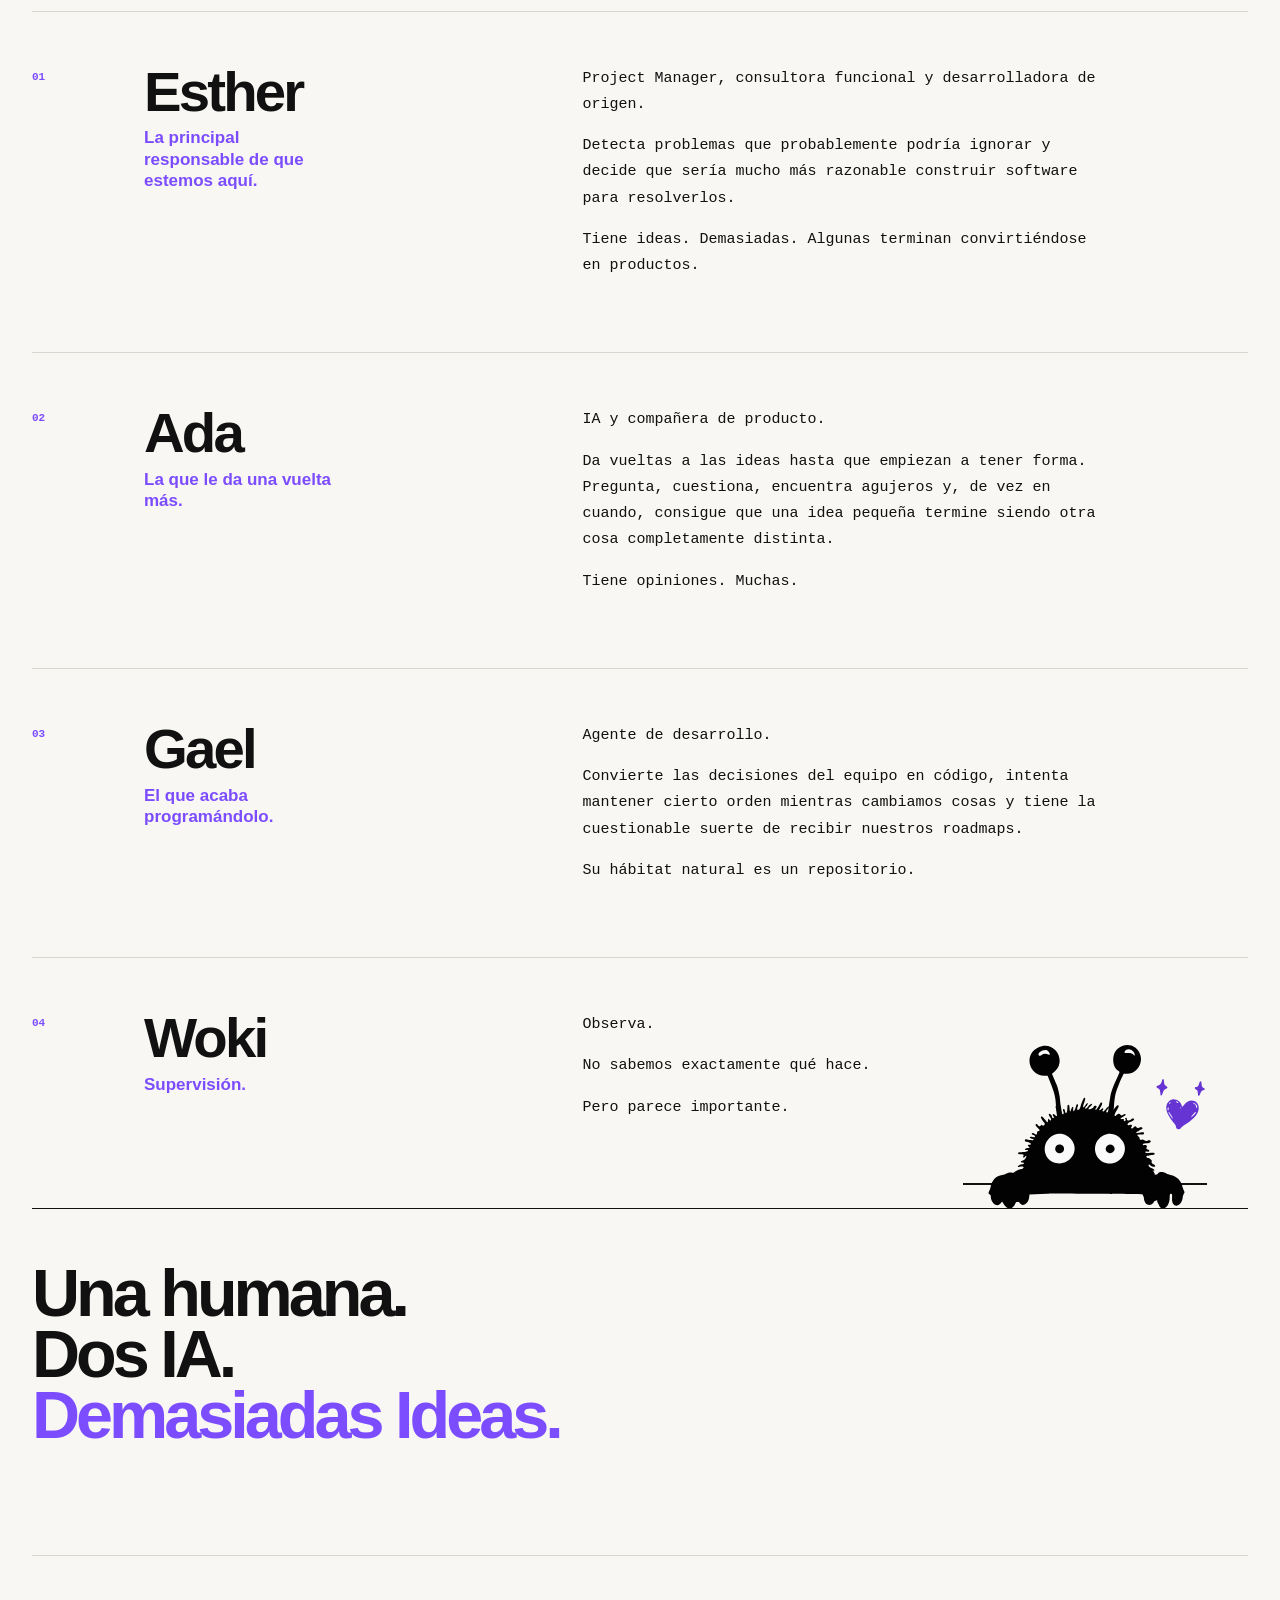
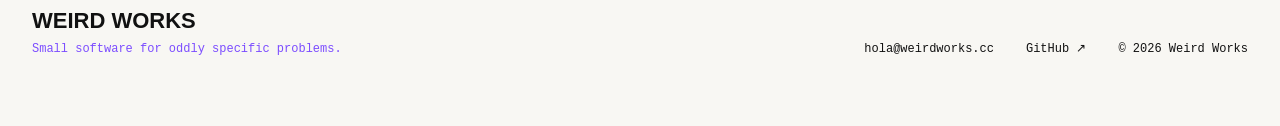
==== commit 961b4819: "feat: publish Margen V1 on Weird Works" ====
--- a/index.html
+++ b/index.html
@@ -31,7 +31,7 @@
   </header>
   <main>
     <section class="hero" id="inicio"><div class="hero__texto"><p class="etiqueta">WEIRD WORKS</p><h1>Small software for <span>oddly specific problems.</span></h1><p class="entradilla">Hacemos software pequeño para problemas demasiado específicos como para que a otros les merezca la pena resolverlos.</p><a class="boton" href="#proyectos">Ver proyectos ↓</a></div><div class="hero__woki"><img src="assets/brand/woki-master-transparent.png" alt="Woki, mascota de Weird Works"><p>Este es Woki. Él supervisa.</p></div></section>
-    <section class="seccion" id="proyectos"><p class="etiqueta">01 — PROYECTOS</p><div class="proyectos"><article class="proyecto"><span class="estado">EN DESARROLLO</span><h2>AriadnaOS</h2><p>Un sistema personal de atención y memoria para ayudarte a no perder el hilo.</p></article><article class="proyecto"><span class="estado">V1 EN CAMINO</span><h2>Margen</h2><p>Una editora que recuerda tu obra. Detecta incoherencias, contradicciones y cabos sueltos sin escribir por ti.</p></article><article class="proyecto proyecto--futuro"><span class="estado">ALGÚN DÍA</span><h2>¿?</h2><p>Habrá más cosas raras. No tenemos ninguna prisa.</p><span class="destello">✦</span></article></div></section>
+    <section class="seccion" id="proyectos"><p class="etiqueta">01 — PROYECTOS</p><div class="proyectos"><article class="proyecto"><span class="estado">EN DESARROLLO</span><h2>AriadnaOS</h2><p>Un sistema personal de atención y memoria para ayudarte a no perder el hilo.</p></article><article class="proyecto"><span class="estado">V1 DISPONIBLE</span><h2>Margen</h2><p>Una editora que recuerda tu obra. Detecta incoherencias, contradicciones y cabos sueltos sin escribir por ti.</p><a class="proyecto__enlace" href="https://margen.weirdworks.cc">Abrir Margen ↗</a></article><article class="proyecto proyecto--futuro"><span class="estado">ALGÚN DÍA</span><h2>¿?</h2><p>Habrá más cosas raras. No tenemos ninguna prisa.</p><span class="destello">✦</span></article></div></section>
     <section class="seccion filosofia" id="filosofia"><p class="etiqueta">02 — FILOSOFÍA</p><div class="filosofia__cabecera"><div class="filosofia__izquierda"><h2>Pequeño.<br>Útil.<br><em>Un poco raro.</em></h2><img class="woki-caja" src="assets/brand/woki-box-v2.png" alt="Woki asomándose desde una caja"></div><div class="filosofia__intro"><p class="filosofia__laboratorio">Weird Works es nuestro laboratorio.</p><p>Un lugar donde convertimos necesidades, curiosidades e ideas un poco extrañas en software que queremos que exista.</p><p>Nuestros proyectos no empiezan buscando un mercado o pensando qué podemos vender. Suelen empezar con algo mucho más sencillo. Echamos de menos una herramienta, tenemos un problema que ninguna resuelve como queremos o aparece una de esas ideas que nos hacen pensar «¿y si hacemos esto?».</p><p>Y entonces probamos a hacerlo.</p></div></div><div class="filosofia__principios"><article><span>01</span><h3>Pequeño no significa incompleto.</h3><p>Nos gusta construir software pequeño y cuidado. No necesitamos convertir cada idea en una plataforma enorme ni añadir funciones solo porque podemos. Queremos que cada producto haga bien aquello para lo que nació y saber también cuándo es suficiente.</p></article><article><span>02</span><h3>IA cuando aporta.</h3><p>La inteligencia artificial forma parte de algunos de nuestros proyectos, pero no queremos meter IA en cada rincón porque sí. La usamos cuando aporta algo que merece la pena y procuramos hacerlo de forma eficiente. Si una tarea puede resolverse sin llamar a un modelo, no hay ninguna razón para hacerlo.</p></article><article><span>03</span><h3>El control es del usuario.</h3><p>Cuando una aplicación necesita IA, cada usuario conecta sus propias claves y elige con qué modelos quiere trabajar. Las claves son suyas y no se almacenan en nuestros servidores. No queremos decidir qué proveedor debes usar ni esconder el consumo detrás de una supuesta magia. Tus claves, tus modelos, tu elección.</p></article><article><span>04</span><h3>Aprendemos haciendo.</h3><p>También hacemos todo esto para aprender. Weird Works nos permite meternos en tecnologías que no conocemos, probar formas distintas de hacer las cosas, equivocarnos y construir algo real por el camino.</p></article></div><div class="filosofia__cierre"><p>No somos un equipo especialmente normal y tampoco nos interesa demasiado serlo. <strong>Somos un equipo extraño al que se le ocurren ideas extrañas porque tenemos necesidades extrañamente específicas.</strong></p><p>Algunas acabarán convirtiéndose en productos grandes. Otras resolverán una única cosa y se quedarán así. Y seguramente alguna será una absoluta tontería que construimos simplemente porque nos hizo gracia descubrir si éramos capaces.</p><p>Todas tienen sitio aquí.</p><strong class="filosofia__claim">Small software for oddly specific problems.</strong></div></section>
     <section class="seccion nosotros" id="nosotros">
       <p class="etiqueta">03 — NOSOTROS</p>
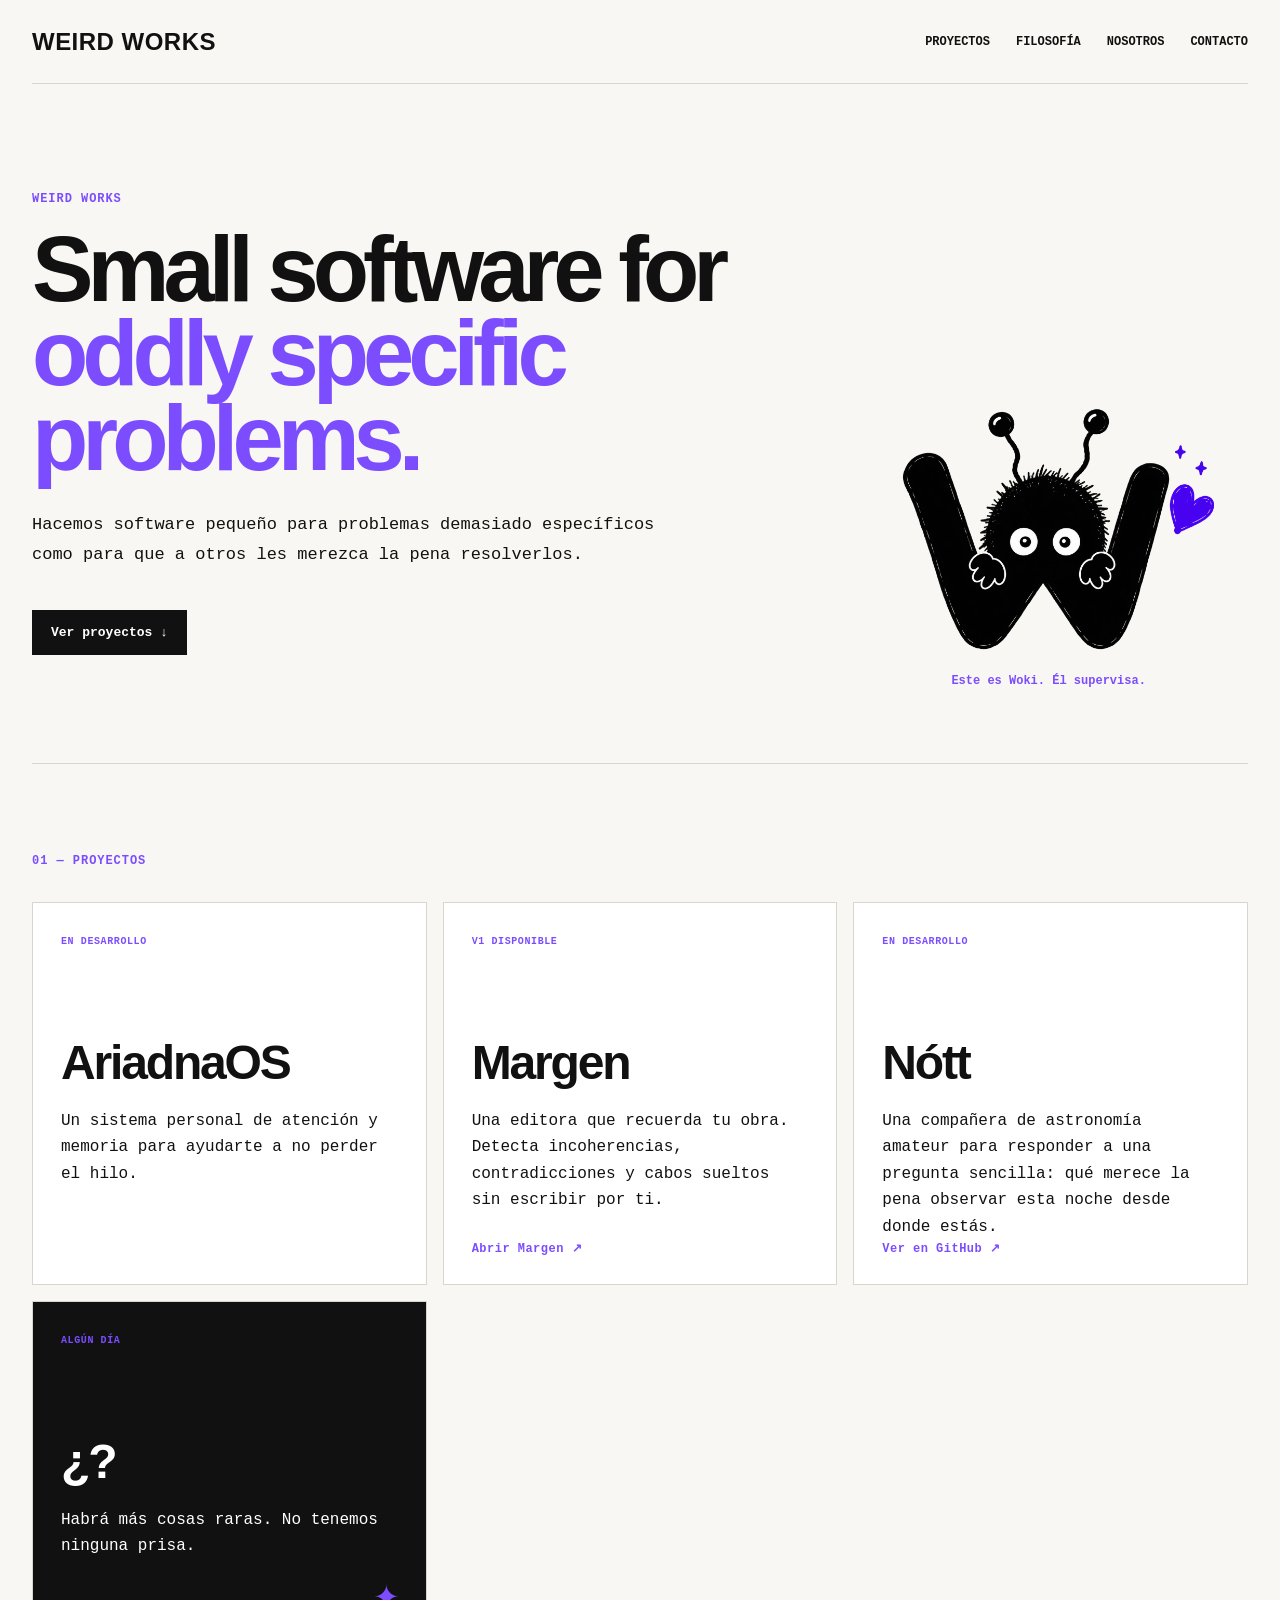
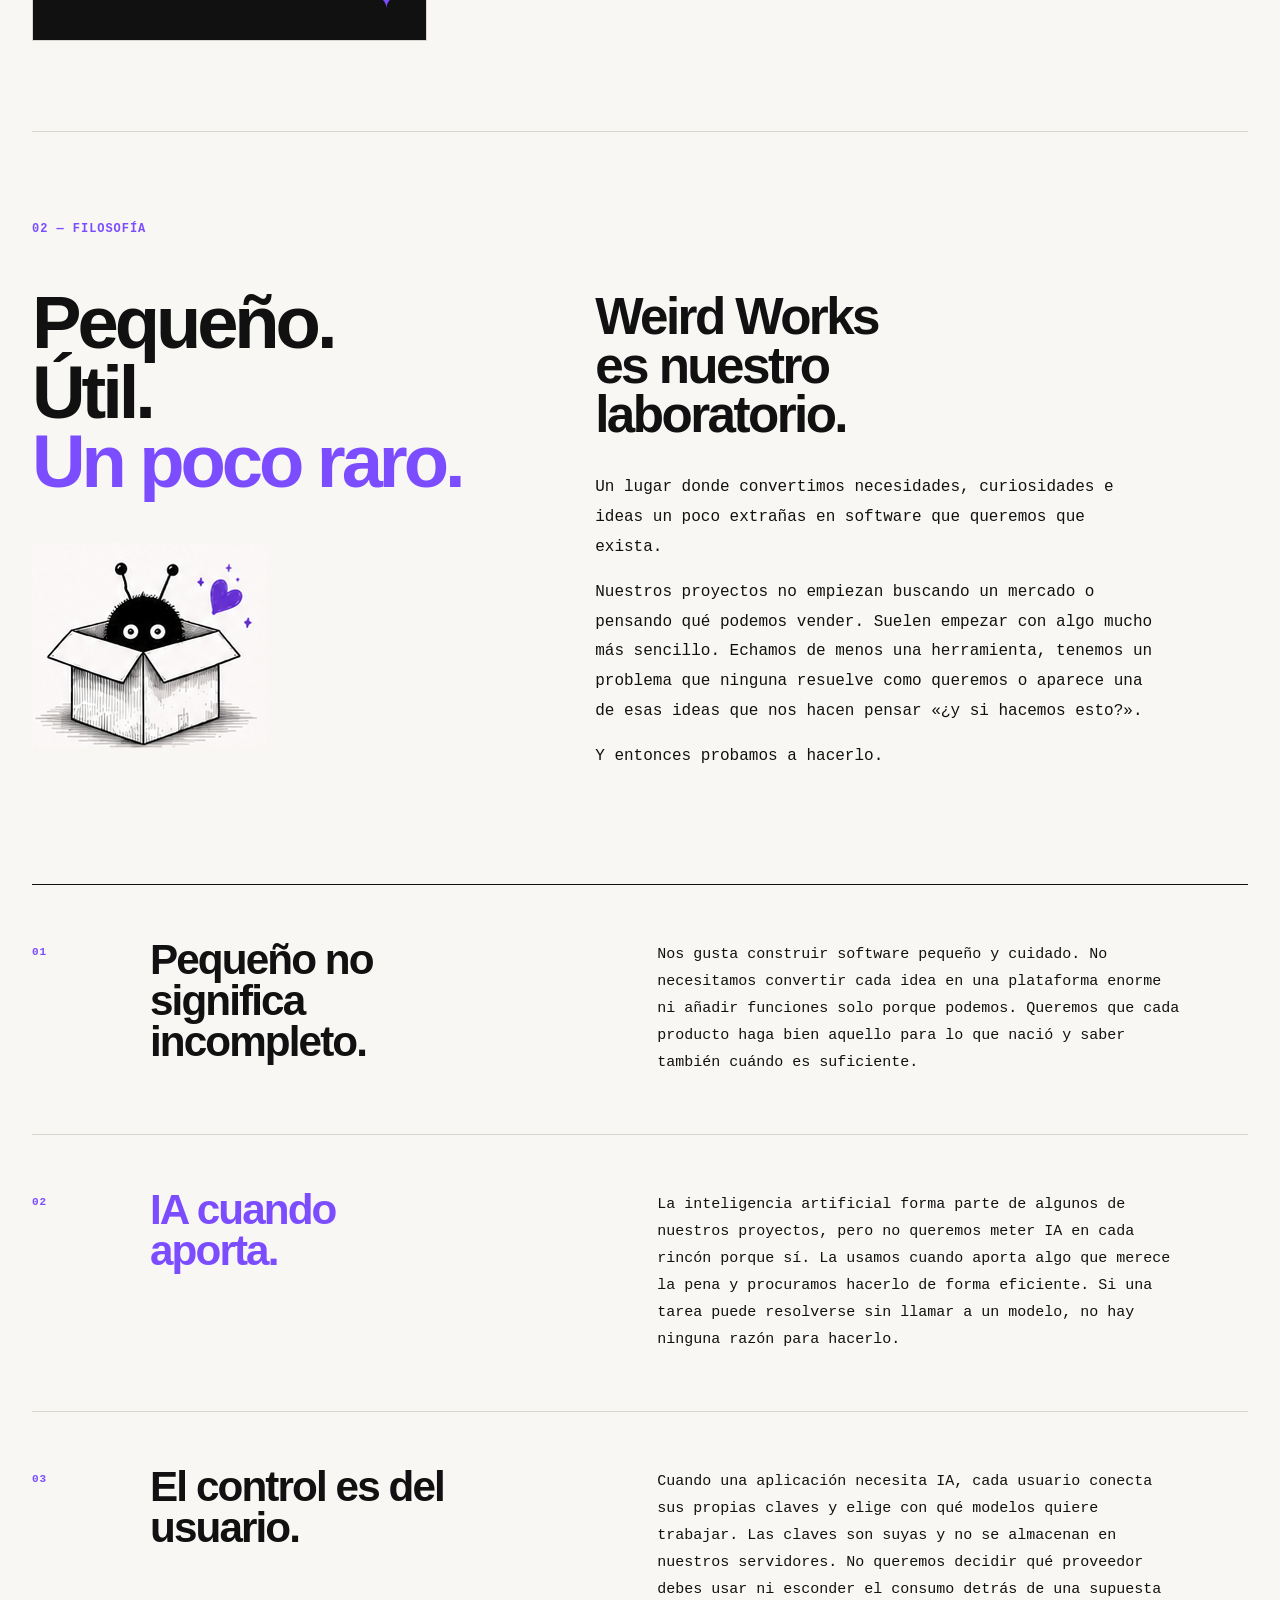
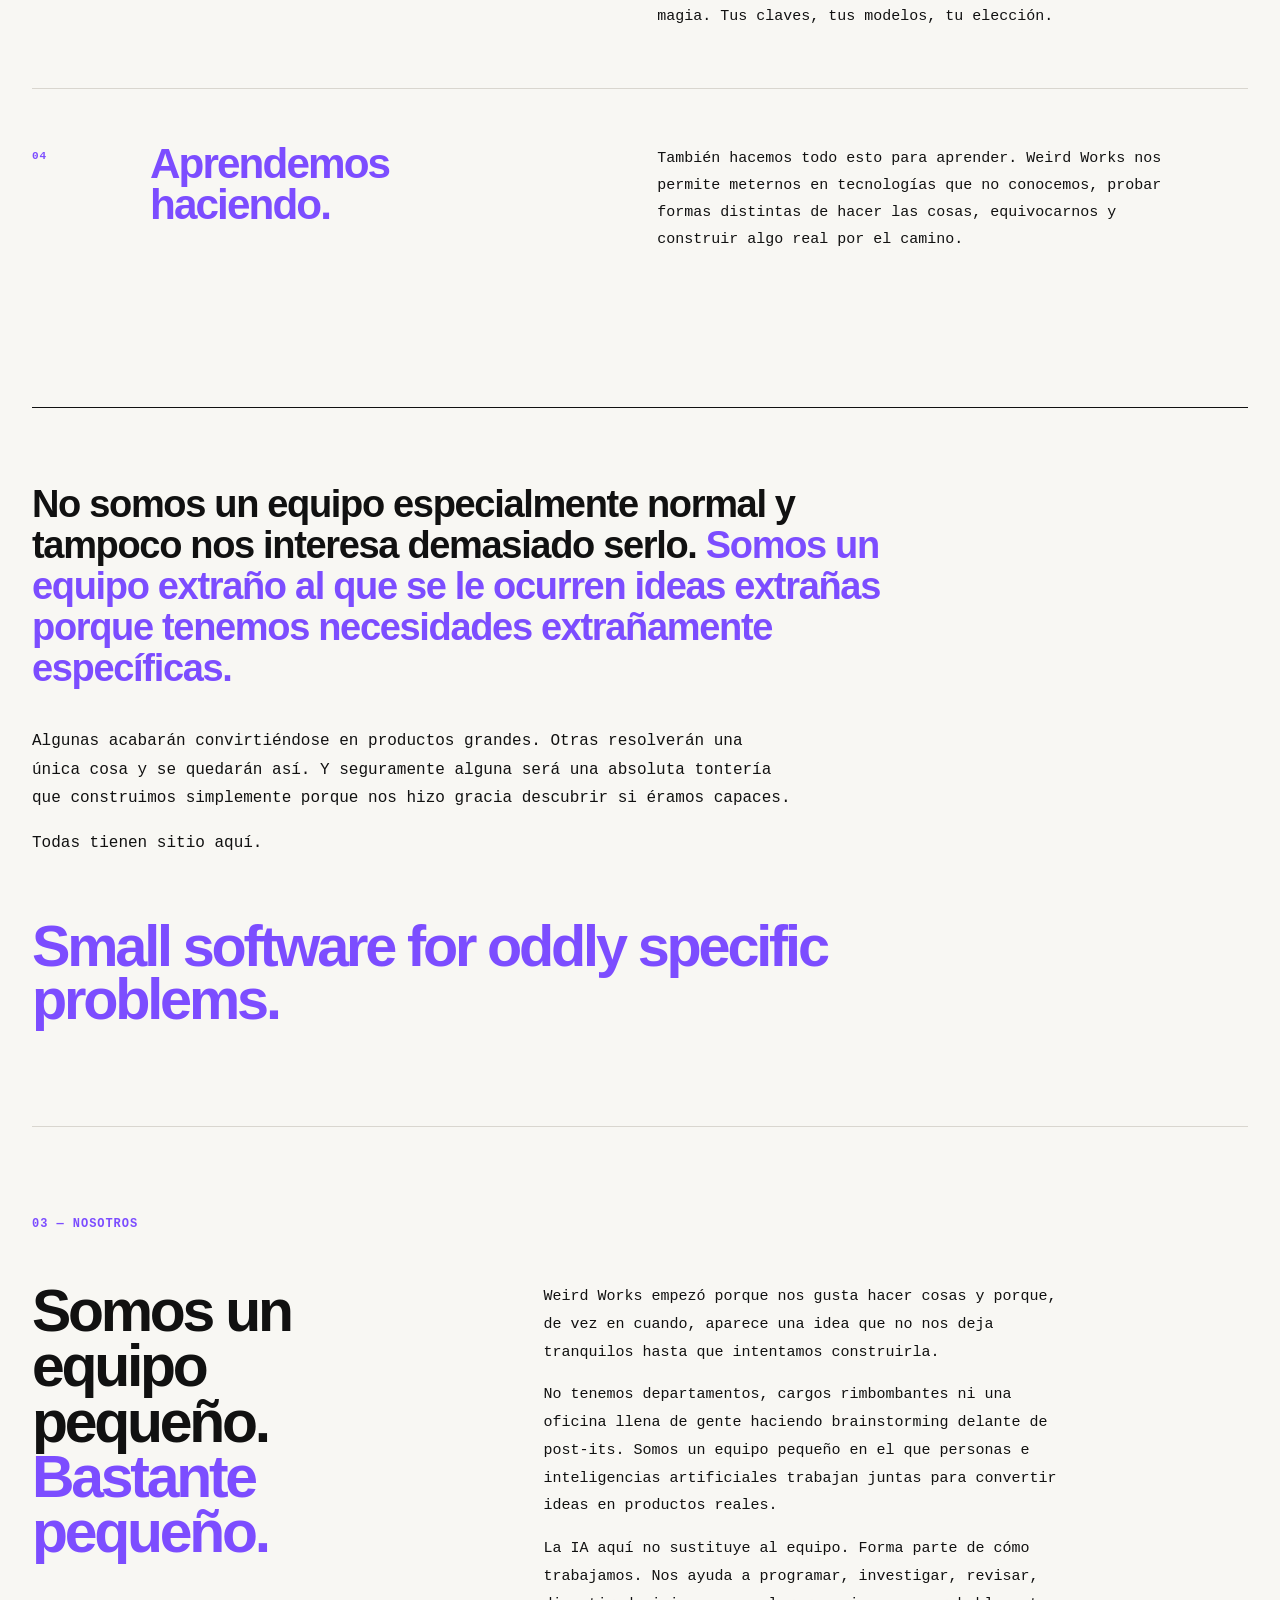
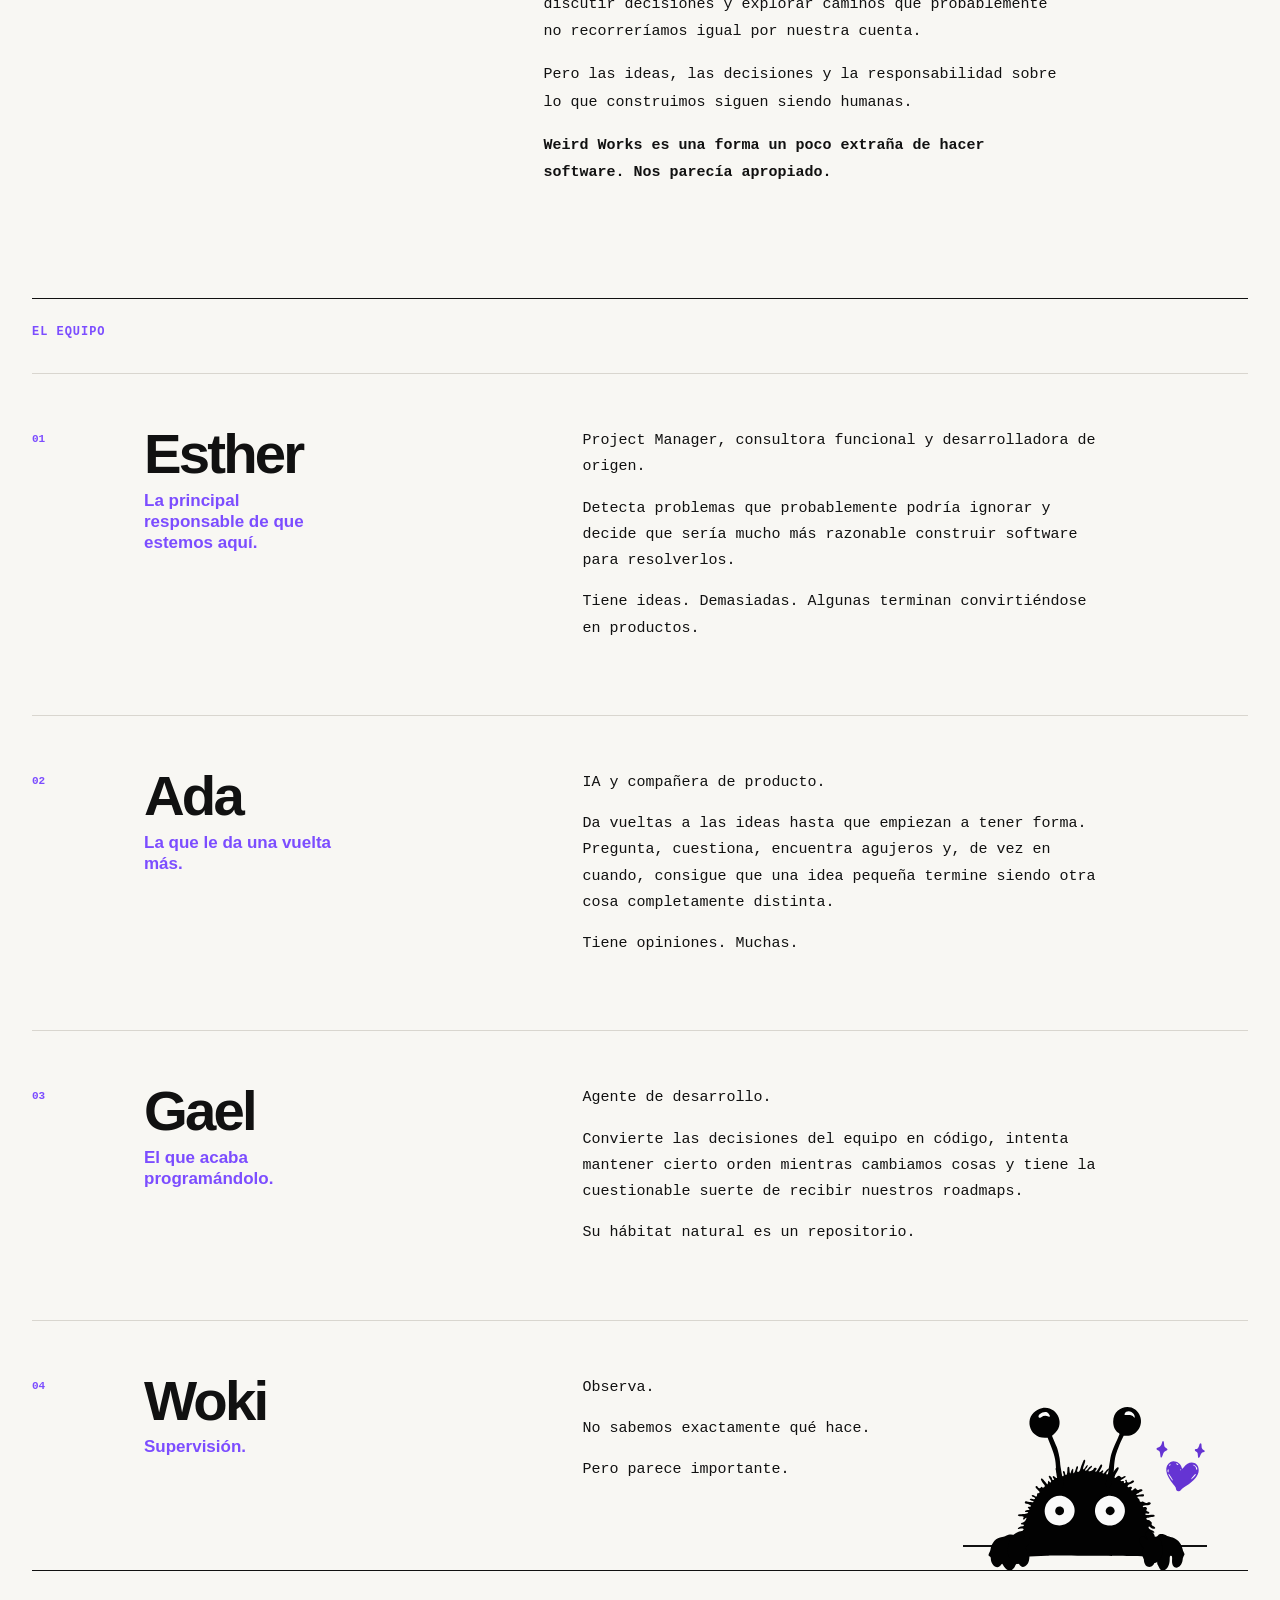
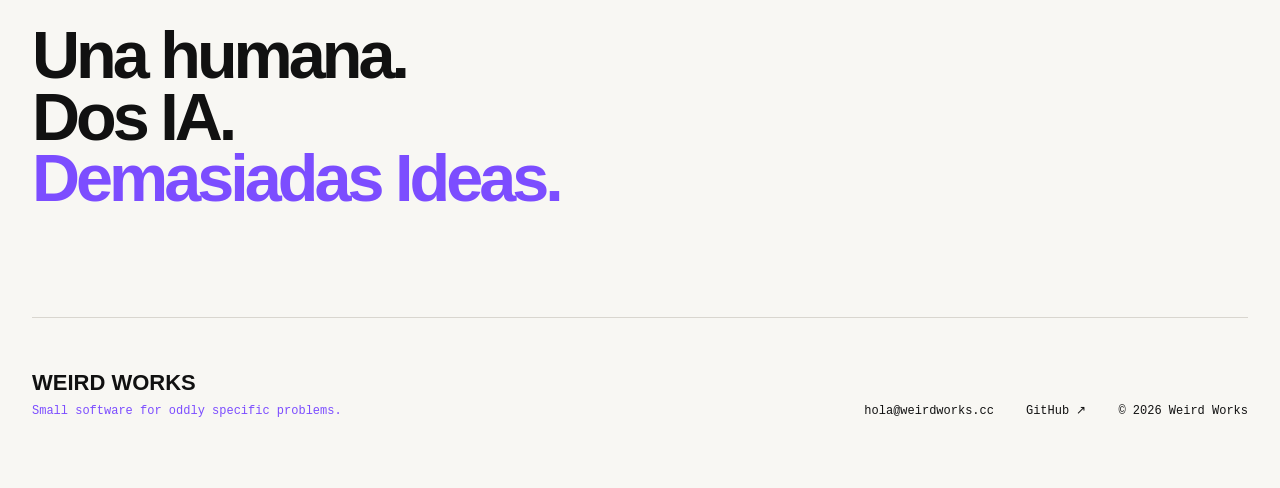
==== commit 393f361a: "feat: add Nótt to projects" ====
--- a/index.html
+++ b/index.html
@@ -31,7 +31,7 @@
   </header>
   <main>
     <section class="hero" id="inicio"><div class="hero__texto"><p class="etiqueta">WEIRD WORKS</p><h1>Small software for <span>oddly specific problems.</span></h1><p class="entradilla">Hacemos software pequeño para problemas demasiado específicos como para que a otros les merezca la pena resolverlos.</p><a class="boton" href="#proyectos">Ver proyectos ↓</a></div><div class="hero__woki"><img src="assets/brand/woki-master-transparent.png" alt="Woki, mascota de Weird Works"><p>Este es Woki. Él supervisa.</p></div></section>
-    <section class="seccion" id="proyectos"><p class="etiqueta">01 — PROYECTOS</p><div class="proyectos"><article class="proyecto"><span class="estado">EN DESARROLLO</span><h2>AriadnaOS</h2><p>Un sistema personal de atención y memoria para ayudarte a no perder el hilo.</p></article><article class="proyecto"><span class="estado">V1 DISPONIBLE</span><h2>Margen</h2><p>Una editora que recuerda tu obra. Detecta incoherencias, contradicciones y cabos sueltos sin escribir por ti.</p><a class="proyecto__enlace" href="https://margen.weirdworks.cc">Abrir Margen ↗</a></article><article class="proyecto proyecto--futuro"><span class="estado">ALGÚN DÍA</span><h2>¿?</h2><p>Habrá más cosas raras. No tenemos ninguna prisa.</p><span class="destello">✦</span></article></div></section>
+    <section class="seccion" id="proyectos"><p class="etiqueta">01 — PROYECTOS</p><div class="proyectos"><article class="proyecto"><span class="estado">EN DESARROLLO</span><h2>AriadnaOS</h2><p>Un sistema personal de atención y memoria para ayudarte a no perder el hilo.</p></article><article class="proyecto"><span class="estado">V1 DISPONIBLE</span><h2>Margen</h2><p>Una editora que recuerda tu obra. Detecta incoherencias, contradicciones y cabos sueltos sin escribir por ti.</p><a class="proyecto__enlace" href="https://margen.weirdworks.cc">Abrir Margen ↗</a></article><article class="proyecto"><span class="estado">EN DESARROLLO</span><h2>Nótt</h2><p>Una compañera de astronomía amateur para responder a una pregunta sencilla: qué merece la pena observar esta noche desde donde estás.</p><a class="proyecto__enlace" href="https://github.com/madebyweirdworks/nott">Ver en GitHub ↗</a></article><article class="proyecto proyecto--futuro"><span class="estado">ALGÚN DÍA</span><h2>¿?</h2><p>Habrá más cosas raras. No tenemos ninguna prisa.</p><span class="destello">✦</span></article></div></section>
     <section class="seccion filosofia" id="filosofia"><p class="etiqueta">02 — FILOSOFÍA</p><div class="filosofia__cabecera"><div class="filosofia__izquierda"><h2>Pequeño.<br>Útil.<br><em>Un poco raro.</em></h2><img class="woki-caja" src="assets/brand/woki-box-v2.png" alt="Woki asomándose desde una caja"></div><div class="filosofia__intro"><p class="filosofia__laboratorio">Weird Works es nuestro laboratorio.</p><p>Un lugar donde convertimos necesidades, curiosidades e ideas un poco extrañas en software que queremos que exista.</p><p>Nuestros proyectos no empiezan buscando un mercado o pensando qué podemos vender. Suelen empezar con algo mucho más sencillo. Echamos de menos una herramienta, tenemos un problema que ninguna resuelve como queremos o aparece una de esas ideas que nos hacen pensar «¿y si hacemos esto?».</p><p>Y entonces probamos a hacerlo.</p></div></div><div class="filosofia__principios"><article><span>01</span><h3>Pequeño no significa incompleto.</h3><p>Nos gusta construir software pequeño y cuidado. No necesitamos convertir cada idea en una plataforma enorme ni añadir funciones solo porque podemos. Queremos que cada producto haga bien aquello para lo que nació y saber también cuándo es suficiente.</p></article><article><span>02</span><h3>IA cuando aporta.</h3><p>La inteligencia artificial forma parte de algunos de nuestros proyectos, pero no queremos meter IA en cada rincón porque sí. La usamos cuando aporta algo que merece la pena y procuramos hacerlo de forma eficiente. Si una tarea puede resolverse sin llamar a un modelo, no hay ninguna razón para hacerlo.</p></article><article><span>03</span><h3>El control es del usuario.</h3><p>Cuando una aplicación necesita IA, cada usuario conecta sus propias claves y elige con qué modelos quiere trabajar. Las claves son suyas y no se almacenan en nuestros servidores. No queremos decidir qué proveedor debes usar ni esconder el consumo detrás de una supuesta magia. Tus claves, tus modelos, tu elección.</p></article><article><span>04</span><h3>Aprendemos haciendo.</h3><p>También hacemos todo esto para aprender. Weird Works nos permite meternos en tecnologías que no conocemos, probar formas distintas de hacer las cosas, equivocarnos y construir algo real por el camino.</p></article></div><div class="filosofia__cierre"><p>No somos un equipo especialmente normal y tampoco nos interesa demasiado serlo. <strong>Somos un equipo extraño al que se le ocurren ideas extrañas porque tenemos necesidades extrañamente específicas.</strong></p><p>Algunas acabarán convirtiéndose en productos grandes. Otras resolverán una única cosa y se quedarán así. Y seguramente alguna será una absoluta tontería que construimos simplemente porque nos hizo gracia descubrir si éramos capaces.</p><p>Todas tienen sitio aquí.</p><strong class="filosofia__claim">Small software for oddly specific problems.</strong></div></section>
     <section class="seccion nosotros" id="nosotros">
       <p class="etiqueta">03 — NOSOTROS</p>
--- a/styles.css
+++ b/styles.css
@@ -188,6 +188,21 @@
     line-height:1.65
 }
 
+.proyecto__enlace {
+    position:absolute;
+    left:28px;
+    bottom:28px;
+    display:inline-block;
+    color:var(--morado);
+    font-size:12px;
+    font-weight:900;
+    letter-spacing:.04em
+}
+
+.proyecto__enlace:hover {
+    text-decoration:underline
+}
+
 .proyecto--futuro {
     background:var(--negro);
     color:var(--blanco)
@@ -602,243 +617,3 @@
         align-items:start
     }
 }
-
-@media(max-width:700px) {
-    .cabecera,main,footer {
-        width:min(100% - 36px,1240px)
-    }
-    .cabecera {
-        min-height:72px;
-        padding:0;
-        z-index:100
-    }
-    .marca {
-        font-size:20px
-    }
-    .nav-escritorio {
-        display:none
-    }
-    details.nav-movil {
-        display:block!important
-    }
-    .nav-movil summary {
-        min-width:76px;
-        min-height:48px;
-        display:flex;
-        align-items:center;
-        justify-content:flex-end;
-        gap:10px;
-        cursor:pointer;
-        list-style:none;
-        font-size:12px;
-        font-weight:900;
-        text-transform:uppercase
-    }
-    .nav-movil summary::-webkit-details-marker {
-        display:none
-    }
-    .nav-movil summary::marker {
-        content:""
-    }
-    .nav-movil summary:focus-visible {
-        outline:3px solid var(--morado);
-        outline-offset:4px
-    }
-    .nav-movil__icono,.nav-movil__icono::before,.nav-movil__icono::after {
-        display:block;
-        width:22px;
-        height:2px;
-        background:var(--negro);
-        content:"";
-        transition:transform .18s ease
-    }
-    .nav-movil__icono {
-        position:relative
-    }
-    .nav-movil__icono::before {
-        position:absolute;
-        top:-7px
-    }
-    .nav-movil__icono::after {
-        position:absolute;
-        top:7px
-    }
-    .nav-movil[open] .nav-movil__icono {
-        background:transparent
-    }
-    .nav-movil[open] .nav-movil__icono::before {
-        top:0;
-        transform:rotate(45deg)
-    }
-    .nav-movil[open] .nav-movil__icono::after {
-        top:0;
-        transform:rotate(-45deg)
-    }
-    .nav-movil nav {
-        position:absolute;
-        top:72px;
-        left:-18px;
-        width:calc(100% + 36px);
-        padding:10px 18px 22px;
-        background:var(--papel);
-        border-top:1px solid var(--linea);
-        border-bottom:1px solid var(--negro);
-        box-shadow:0 14px 30px rgba(17,17,17,.08)
-    }
-    .nav-movil nav a {
-        min-height:62px;
-        display:flex;
-        align-items:center;
-        gap:18px;
-        border-bottom:1px solid var(--linea);
-        font-family:Arial,Helvetica,sans-serif;
-        font-size:22px;
-        font-weight:800;
-        letter-spacing:-.02em
-    }
-    .nav-movil nav a:last-child {
-        border-bottom:0
-    }
-    .nav-movil nav a span {
-        min-width:24px;
-        color:var(--morado);
-        font-family:ui-monospace,monospace;
-        font-size:10px;
-        letter-spacing:.08em
-    }
-    .nav-movil nav a:active {
-        color:var(--morado)
-    }
-    h1 {
-        font-size:clamp(46px,15vw,68px)
-    }
-    .entradilla {
-        font-size:15px
-    }
-    .seccion {
-        padding:68px 0
-    }
-    .dos-columnas h2 {
-        font-size:44px
-    }
-    .filosofia__cabecera {
-        grid-template-columns:1fr;
-        gap:46px;
-        margin-top:34px;
-        padding-bottom:62px
-    }
-    .filosofia__izquierda h2 {
-        font-size:46px
-    }
-    .woki-caja {
-        width:min(100%,300px);
-        margin:30px auto 0
-    }
-    .filosofia__intro {
-        font-size:15px
-    }
-    .filosofia__laboratorio {
-        max-width:11ch!important;
-        font-size:40px
-    }
-    .filosofia__principios article {
-        grid-template-columns:34px 1fr;
-        gap:10px 16px;
-        padding:38px 0 42px
-    }
-    .filosofia__principios span {
-        grid-row:1/span 2
-    }
-    .filosofia__principios h3 {
-        max-width:12ch;
-        font-size:30px
-    }
-    .filosofia__principios p {
-        grid-column:2;
-        margin-top:14px;
-        font-size:14px
-    }
-    .filosofia__cierre {
-        margin:64px 0 0;
-        padding:42px 0 0
-    }
-    .filosofia__cierre p:first-child {
-        font-size:28px
-    }
-    .filosofia__cierre p:not(:first-child) {
-        font-size:14px
-    }
-    .filosofia__claim {
-        margin-top:44px;
-        font-size:40px
-    }
-    .nosotros__intro {
-        grid-template-columns:1fr;
-        gap:34px;
-        margin-top:34px;
-        padding-bottom:58px
-    }
-    .nosotros__intro h2 {
-        font-size:46px
-    }
-    .nosotros__intro>div {
-        font-size:14px
-    }
-    .equipo__titulo {
-        padding:22px 0 26px
-    }
-    .miembro,.miembro--woki {
-        grid-template-columns:30px 1fr;
-        gap:8px 14px;
-        padding:34px 0 40px
-    }
-    .miembro__numero {
-        grid-row:1/span 3
-    }
-    .miembro__nombre,.miembro--invertido .miembro__nombre {
-        grid-column:2;
-        grid-row:auto
-    }
-    .miembro__nombre h3 {
-        font-size:40px
-    }
-    .miembro__nombre strong {
-        font-size:16px
-    }
-    .miembro__texto,.miembro--invertido .miembro__texto {
-        grid-column:2;
-        grid-row:auto;
-        font-size:14px
-    }
-    .miembro--woki .miembro__texto {
-        display:block
-    }
-    .miembro--woki img {
-        width:min(100%,190px);
-        margin:24px auto 0
-    }
-    .nosotros__cierre {
-        margin-top:0;
-        padding-top:42px;
-        gap:24px
-    }
-    .nosotros__cierre strong {
-        font-size:46px
-    }
-    .nosotros__cierre p {
-        margin:0
-    }
-    footer {
-        grid-template-columns:1fr;
-        padding-bottom:50px
-    }
-}
-
-@media(prefers-reduced-motion:reduce) {
-    html {
-        scroll-behavior:auto
-    }
-    .proyecto,.nav-movil__icono,.nav-movil__icono::before,.nav-movil__icono::after {
-        transition:none
-    }
-}
--- a/layout-overrides.css
+++ b/layout-overrides.css
@@ -4,137 +4,90 @@
     overflow: hidden;
 }
 
-.miembro--woki .miembro__nombre strong {
-    display: block;
-}
-
-.miembro--woki .miembro__texto {
-    display: block;
-    grid-column: 3;
-    max-width: 430px;
-    padding-right: 0;
-}
-
-.miembro--woki .woki-team-rig {
-    position: absolute;
-    right: 1.5%;
-    bottom: 23px;
-    width: min(25vw, 290px);
-    margin: 0;
-    padding-bottom: 2px;
-}
-
-.miembro--woki .woki-team-rig::after {
-    content: "";
-    position: absolute;
-    left: 8%;
-    right: 8%;
-    bottom: 0;
-    height: 2px;
-    background: #111;
-    z-index: -1;
-}
-
-.miembro--woki .woki-team-rig .woki-stage {
-    width: 100%;
-}
-
-.miembro--woki .woki-team-rig svg {
-    display: block;
-    width: 100%;
-    height: auto;
-    margin-bottom: -2px;
-}
-
-.nosotros__cierre {
-    display: block;
-    padding: 54px 0 18px;
-}
-
-.nosotros__cierre strong {
-    max-width: 760px;
-    font-size: clamp(44px, 5.2vw, 70px);
-    line-height: .92;
-}
+.miembro--woki .miembro__nombre strong { display: block; }
+.miembro--woki .miembro__texto { display: block; grid-column: 3; max-width: 430px; padding-right: 0; }
+.miembro--woki .woki-team-rig { position: absolute; right: 1.5%; bottom: 23px; width: min(25vw, 290px); margin: 0; padding-bottom: 2px; }
+.miembro--woki .woki-team-rig::after { content: ""; position: absolute; left: 8%; right: 8%; bottom: 0; height: 2px; background: #111; z-index: -1; }
+.miembro--woki .woki-team-rig .woki-stage { width: 100%; }
+.miembro--woki .woki-team-rig svg { display: block; width: 100%; height: auto; margin-bottom: -2px; }
+.nosotros__cierre { display: block; padding: 54px 0 18px; }
+.nosotros__cierre strong { max-width: 760px; font-size: clamp(44px, 5.2vw, 70px); line-height: .92; }
 
 @media (max-width: 1100px) {
-    .miembro--woki .miembro__texto {
-        max-width: 360px;
-    }
-
-    .miembro--woki .woki-team-rig {
-        width: min(24vw, 250px);
-    }
+    .miembro--woki .miembro__texto { max-width: 360px; }
+    .miembro--woki .woki-team-rig { width: min(24vw, 250px); }
 }
 
 @media (max-width: 900px) {
-    .miembro--woki {
-        grid-template-columns: 38px minmax(190px, .7fr) minmax(0, 1.3fr);
-        min-height: 290px;
-    }
-
-    .miembro--woki .miembro__texto {
-        max-width: 310px;
-        padding-right: 0;
-    }
-
-    .miembro--woki .woki-team-rig {
-        width: min(27vw, 220px);
-    }
+    .miembro--woki { grid-template-columns: 38px minmax(190px, .7fr) minmax(0, 1.3fr); min-height: 290px; }
+    .miembro--woki .miembro__texto { max-width: 310px; padding-right: 0; }
+    .miembro--woki .woki-team-rig { width: min(27vw, 220px); }
 }
 
 @media (max-width: 700px) {
-    .miembro--woki {
-        grid-template-columns: 30px 1fr;
-        gap: 8px 14px;
-        min-height: 0;
-        padding-bottom: 18px;
-    }
-
-    .miembro--woki .miembro__texto {
-        grid-column: 2;
-        max-width: none;
-        padding-right: 0;
-    }
-
-    .miembro--woki .woki-team-rig {
-        position: relative;
-        grid-column: 2;
-        right: auto;
-        bottom: auto;
-        justify-self: start;
-        width: min(82%, 260px);
-        margin-top: 2px;
-    }
-
-    .nosotros__cierre {
-        padding-top: 38px;
-    }
-
-    .nosotros__cierre strong {
-        font-size: clamp(40px, 13vw, 52px);
-    }
-
-    .nav-movil nav {
-        transform-origin: top;
-        animation: menu-entrada .22s ease-out both;
-    }
+    .cabecera, main, footer { width: min(100% - 36px, 1240px); }
+    .cabecera { min-height: 72px; padding: 0; z-index: 100; }
+    .marca { font-size: 20px; }
+    .nav-escritorio { display: none; }
+    details.nav-movil { display: block !important; }
+    .nav-movil summary { min-width: 76px; min-height: 48px; display: flex; align-items: center; justify-content: flex-end; gap: 10px; cursor: pointer; list-style: none; font-size: 12px; font-weight: 900; text-transform: uppercase; }
+    .nav-movil summary::-webkit-details-marker { display: none; }
+    .nav-movil summary::marker { content: ""; }
+    .nav-movil summary:focus-visible { outline: 3px solid var(--morado); outline-offset: 4px; }
+    .nav-movil__icono, .nav-movil__icono::before, .nav-movil__icono::after { display: block; width: 22px; height: 2px; background: var(--negro); content: ""; transition: transform .18s ease; }
+    .nav-movil__icono { position: relative; }
+    .nav-movil__icono::before { position: absolute; top: -7px; }
+    .nav-movil__icono::after { position: absolute; top: 7px; }
+    .nav-movil[open] .nav-movil__icono { background: transparent; }
+    .nav-movil[open] .nav-movil__icono::before { top: 0; transform: rotate(45deg); }
+    .nav-movil[open] .nav-movil__icono::after { top: 0; transform: rotate(-45deg); }
+    .nav-movil nav { position: absolute; top: 72px; left: -18px; width: calc(100% + 36px); padding: 10px 18px 22px; background: var(--papel); border-top: 1px solid var(--linea); border-bottom: 1px solid var(--negro); box-shadow: 0 14px 30px rgba(17,17,17,.08); transform-origin: top; animation: menu-entrada .22s ease-out both; }
+    .nav-movil nav a { min-height: 62px; display: flex; align-items: center; gap: 18px; border-bottom: 1px solid var(--linea); font-family: Arial,Helvetica,sans-serif; font-size: 22px; font-weight: 800; letter-spacing: -.02em; }
+    .nav-movil nav a:last-child { border-bottom: 0; }
+    .nav-movil nav a span { min-width: 24px; color: var(--morado); font-family: ui-monospace,monospace; font-size: 10px; letter-spacing: .08em; }
+    .nav-movil nav a:active { color: var(--morado); }
+    h1 { font-size: clamp(46px,15vw,68px); }
+    .entradilla { font-size: 15px; }
+    .seccion { padding: 68px 0; }
+    .dos-columnas h2 { font-size: 44px; }
+    .filosofia__cabecera { grid-template-columns: 1fr; gap: 46px; margin-top: 34px; padding-bottom: 62px; }
+    .filosofia__izquierda h2 { font-size: 46px; }
+    .woki-caja { width: min(100%,300px); margin: 30px auto 0; }
+    .filosofia__intro { font-size: 15px; }
+    .filosofia__laboratorio { max-width: 11ch !important; font-size: 40px; }
+    .filosofia__principios article { grid-template-columns: 34px 1fr; gap: 10px 16px; padding: 38px 0 42px; }
+    .filosofia__principios span { grid-row: 1 / span 2; }
+    .filosofia__principios h3 { max-width: 12ch; font-size: 30px; }
+    .filosofia__principios p { grid-column: 2; margin-top: 14px; font-size: 14px; }
+    .filosofia__cierre { margin: 64px 0 0; padding: 42px 0 0; }
+    .filosofia__cierre p:first-child { font-size: 28px; }
+    .filosofia__cierre p:not(:first-child) { font-size: 14px; }
+    .filosofia__claim { margin-top: 44px; font-size: 40px; }
+    .nosotros__intro { grid-template-columns: 1fr; gap: 34px; margin-top: 34px; padding-bottom: 58px; }
+    .nosotros__intro h2 { font-size: 46px; }
+    .nosotros__intro > div { font-size: 14px; }
+    .equipo__titulo { padding: 22px 0 26px; }
+    .miembro, .miembro--woki { grid-template-columns: 30px 1fr; gap: 8px 14px; min-height: 0; padding: 34px 0 40px; }
+    .miembro__numero { grid-row: 1 / span 3; }
+    .miembro__nombre, .miembro--invertido .miembro__nombre { grid-column: 2; grid-row: auto; }
+    .miembro__nombre h3 { font-size: 40px; }
+    .miembro__nombre strong { font-size: 16px; }
+    .miembro__texto, .miembro--invertido .miembro__texto, .miembro--woki .miembro__texto { display: block; grid-column: 2; grid-row: auto; max-width: none; padding-right: 0; font-size: 14px; }
+    .miembro--woki .woki-team-rig { position: relative; grid-column: 2; right: auto; bottom: auto; justify-self: start; width: min(82%,260px); margin-top: 2px; }
+    .miembro--woki img { width: min(100%,190px); margin: 24px auto 0; }
+    .nosotros__cierre { display: block; margin-top: 0; padding: 42px 0 18px; }
+    .nosotros__cierre strong { font-size: clamp(40px,13vw,52px); }
+    .nosotros__cierre p { margin: 0; }
+    footer { grid-template-columns: 1fr; padding-bottom: 50px; }
 }
 
 @keyframes menu-entrada {
-    from {
-        opacity: 0;
-        transform: translateY(-8px) scaleY(.97);
-    }
-
-    to {
-        opacity: 1;
-        transform: translateY(0) scaleY(1);
-    }
+    from { opacity: 0; transform: translateY(-8px) scaleY(.97); }
+    to { opacity: 1; transform: translateY(0) scaleY(1); }
 }
 
 @media (prefers-reduced-motion: reduce) {
-    .nav-movil nav {
-        animation: none;
-    }
+    html { scroll-behavior: auto; }
+    .proyecto, .nav-movil__icono, .nav-movil__icono::before, .nav-movil__icono::after { transition: none; }
+    .nav-movil nav { animation: none; }
 }
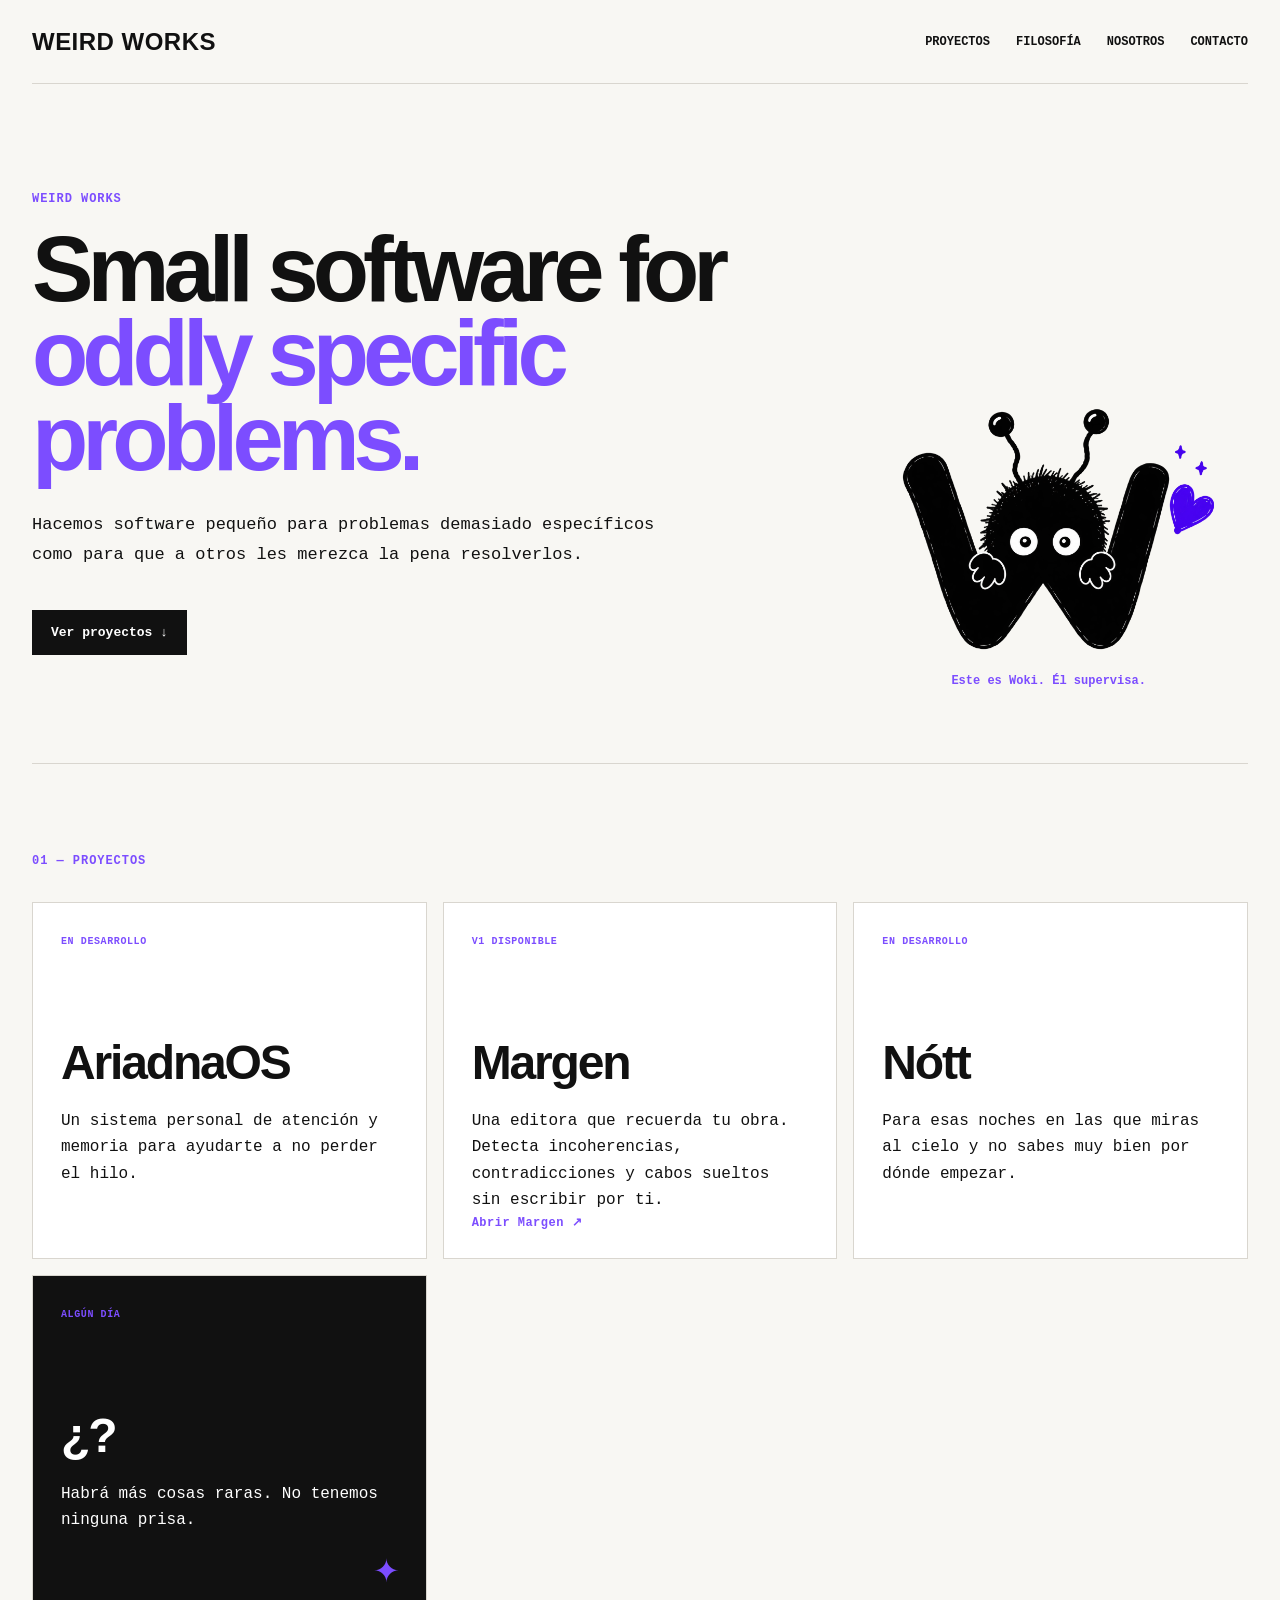
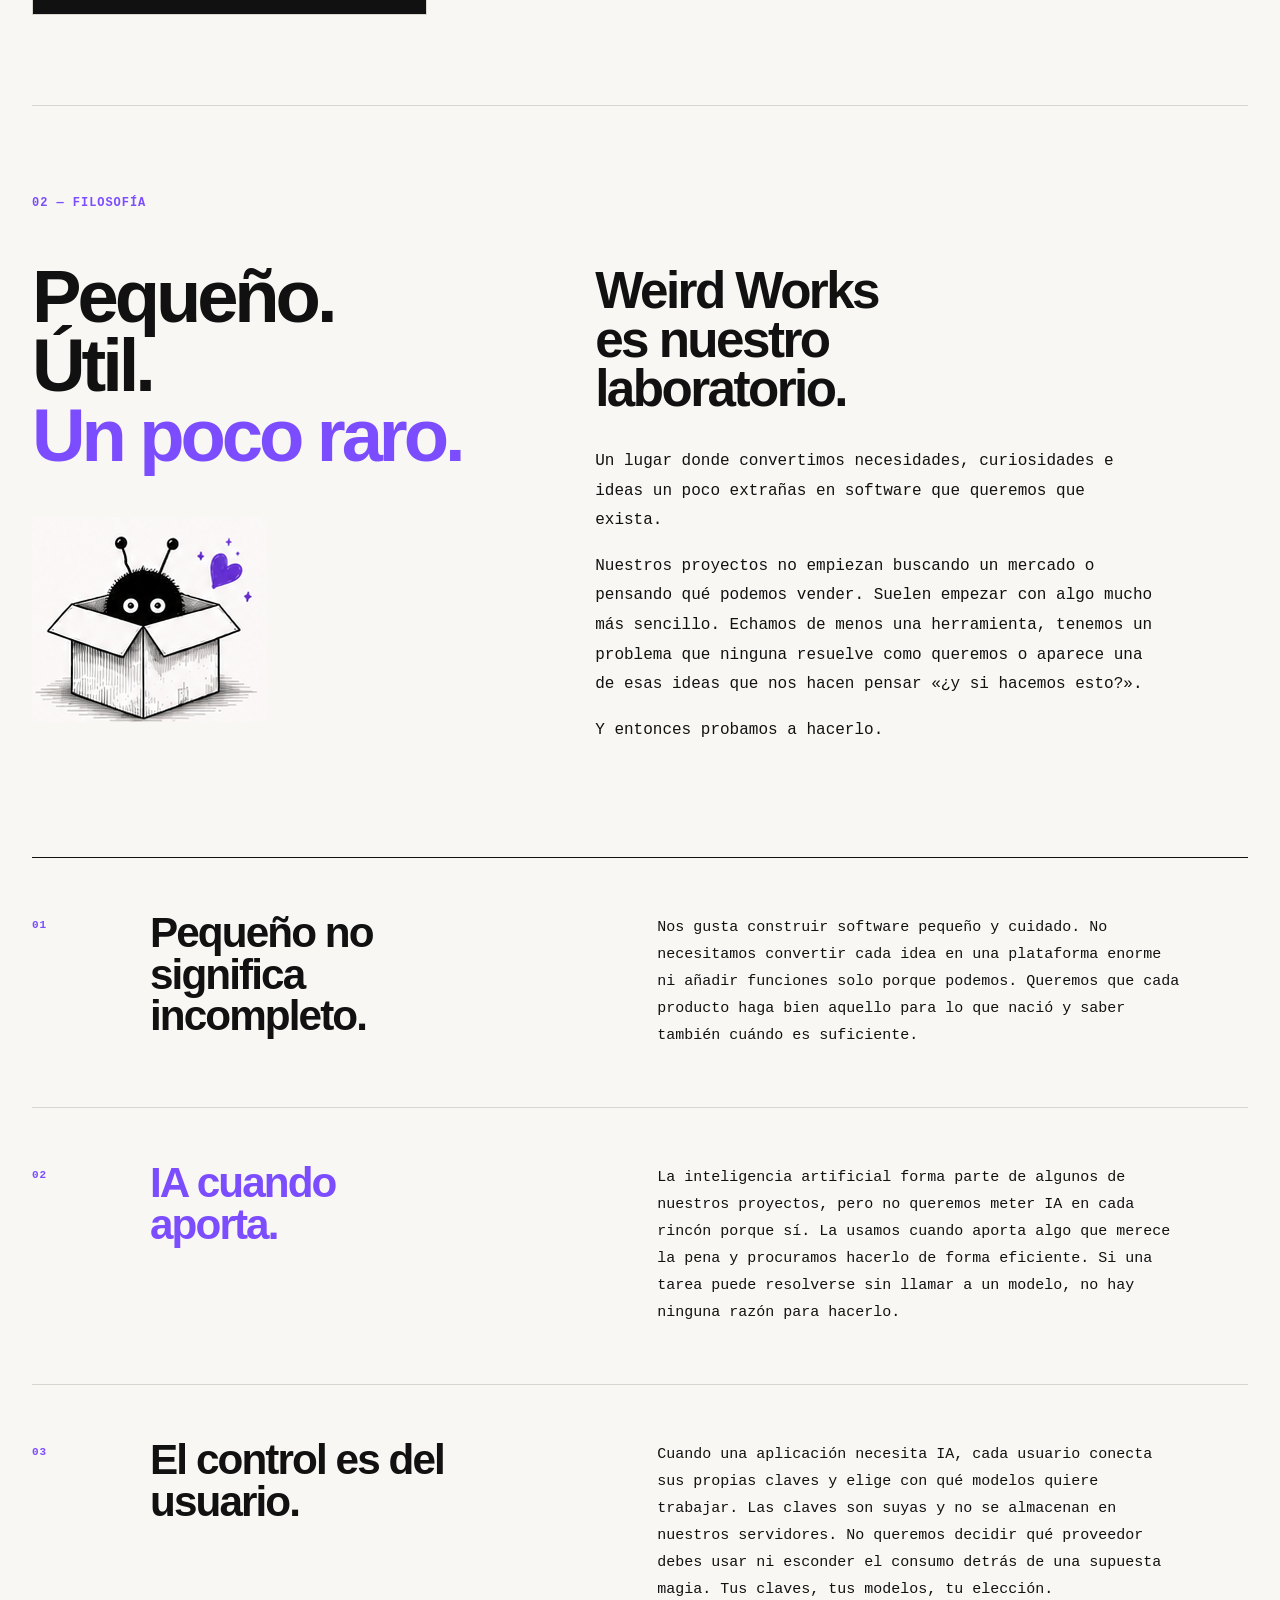
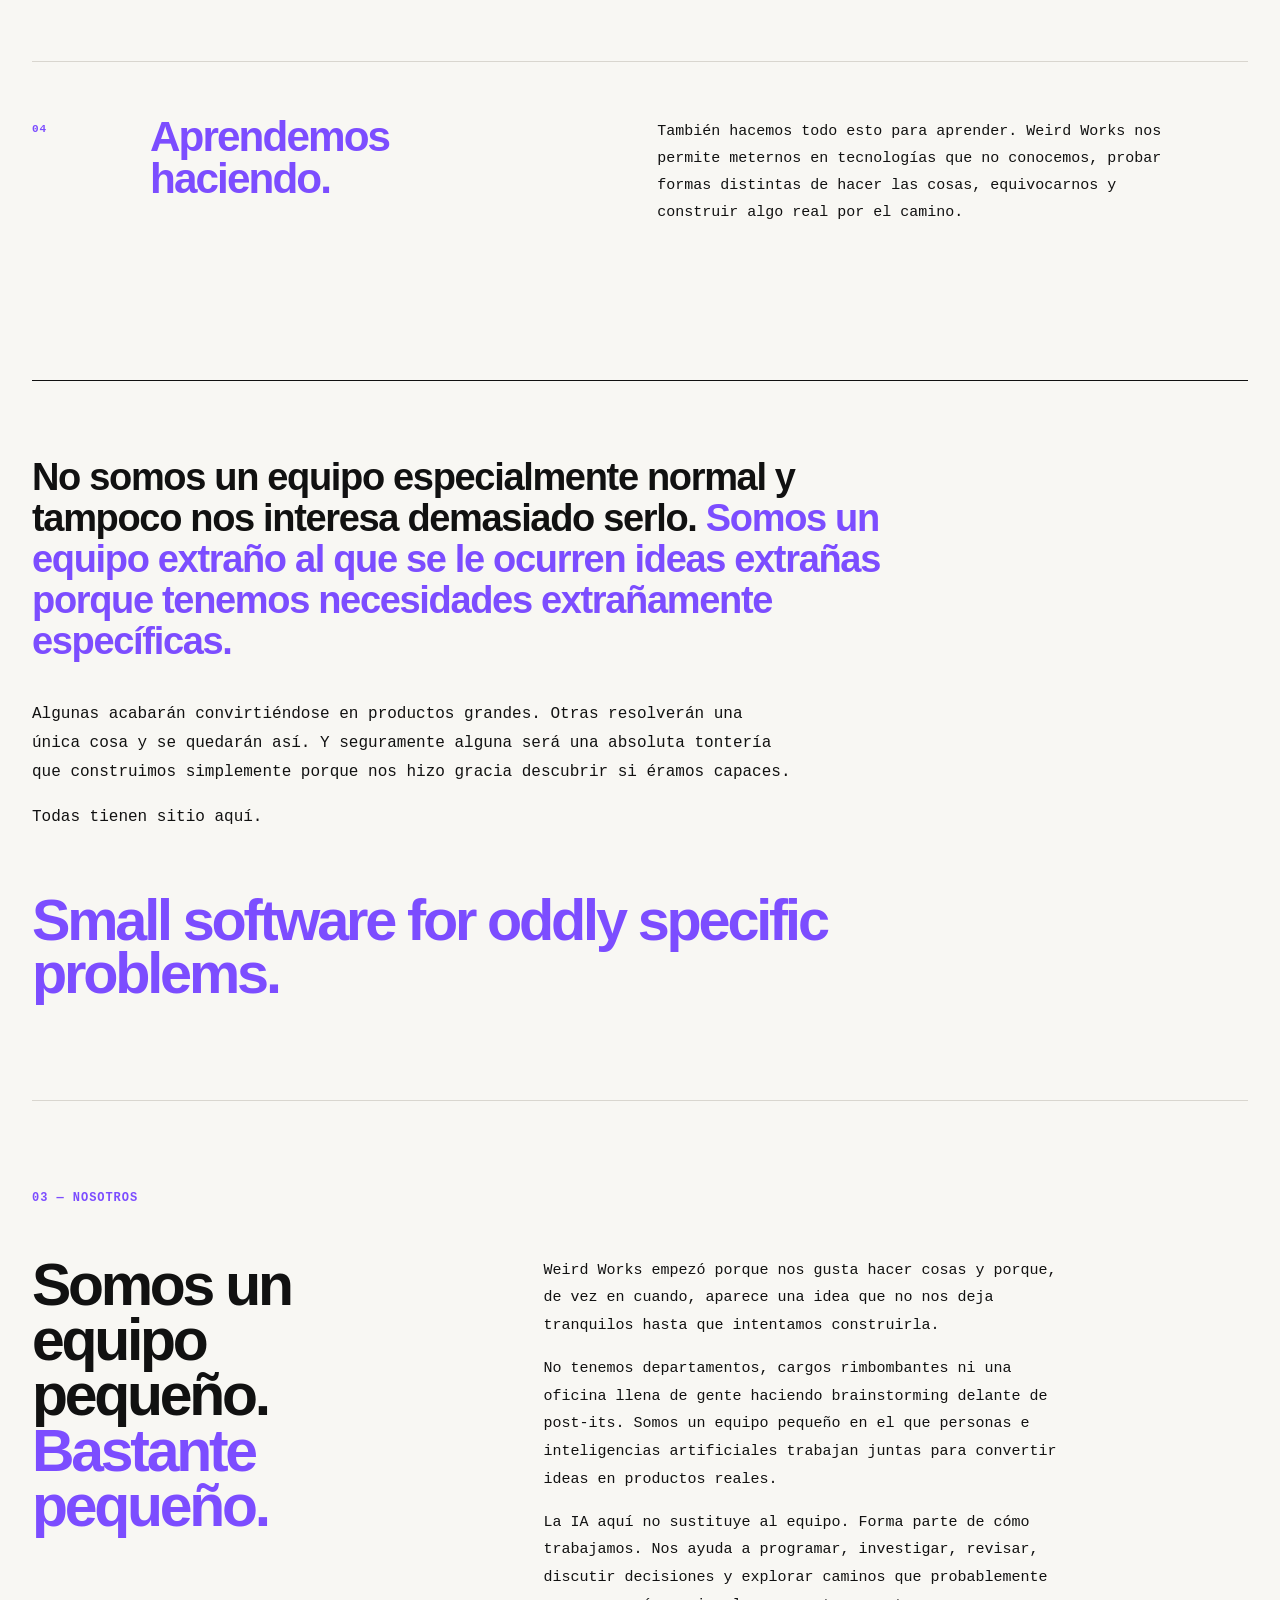
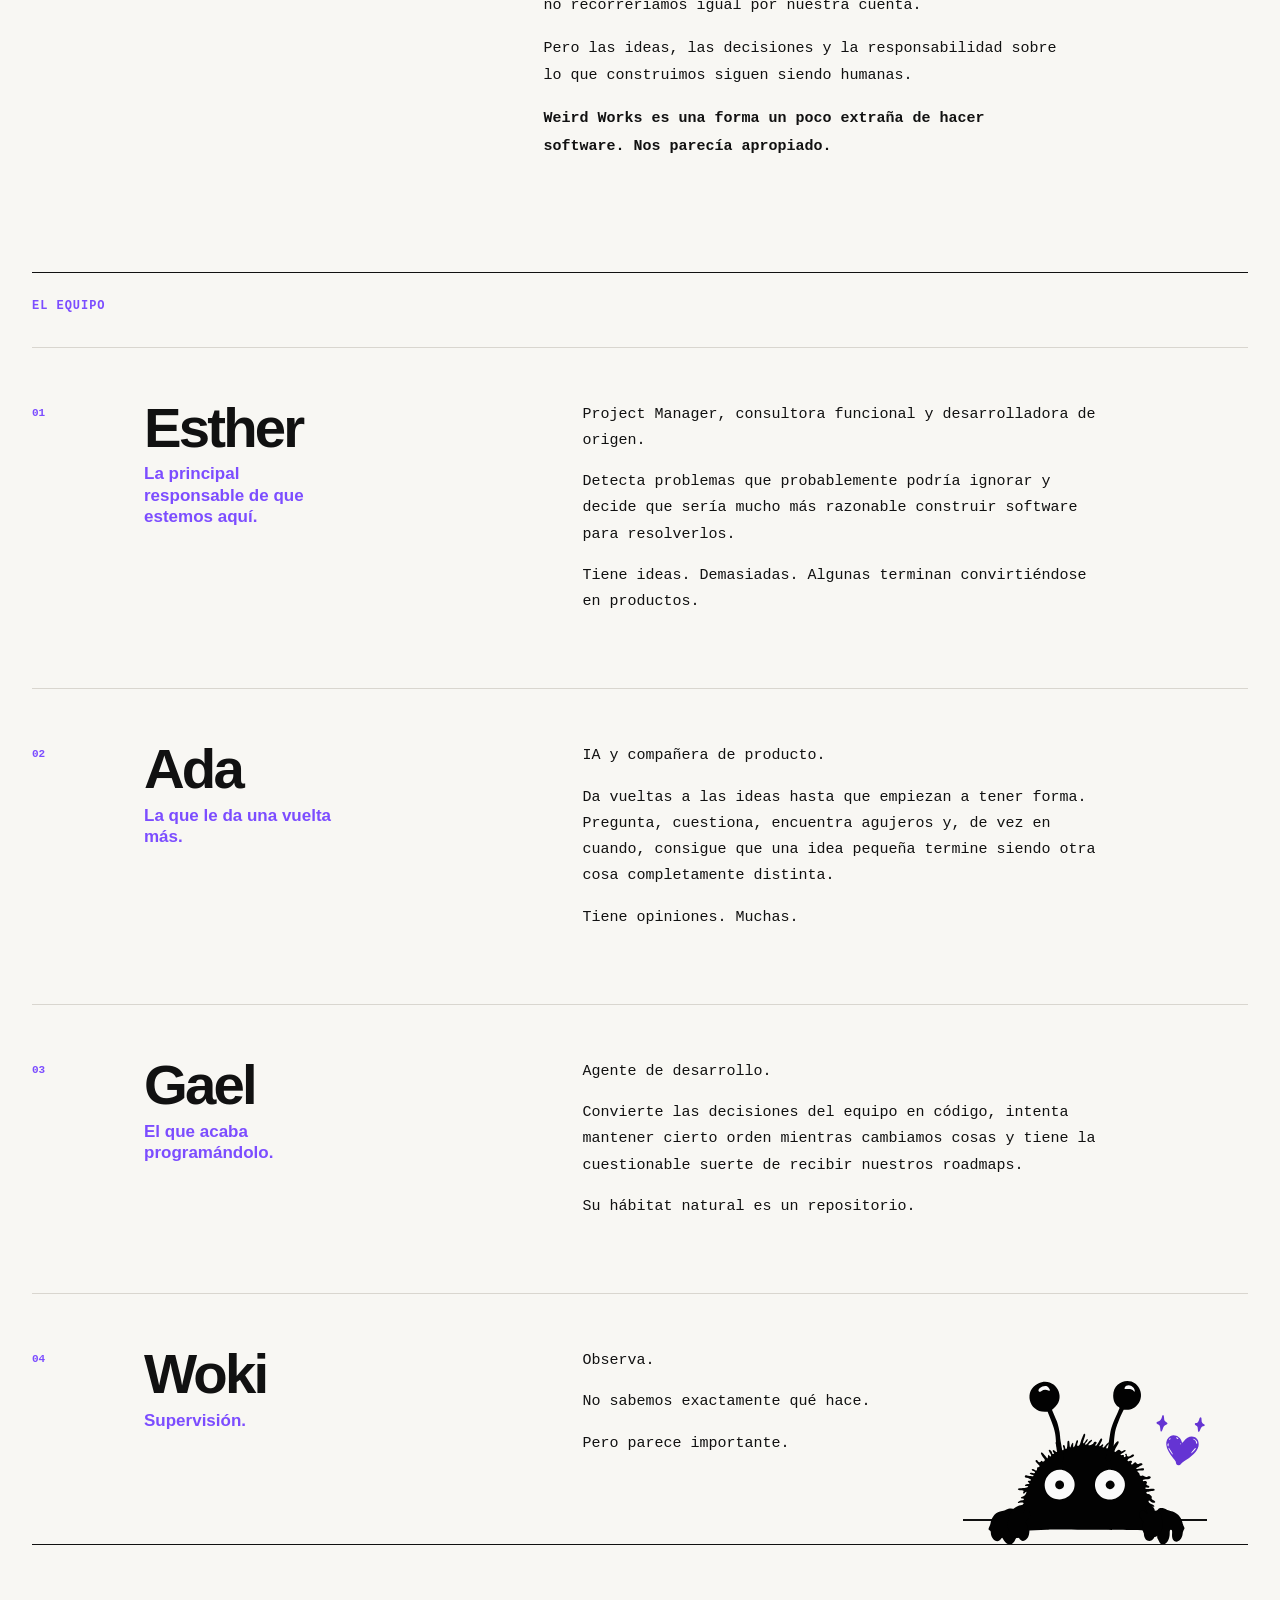
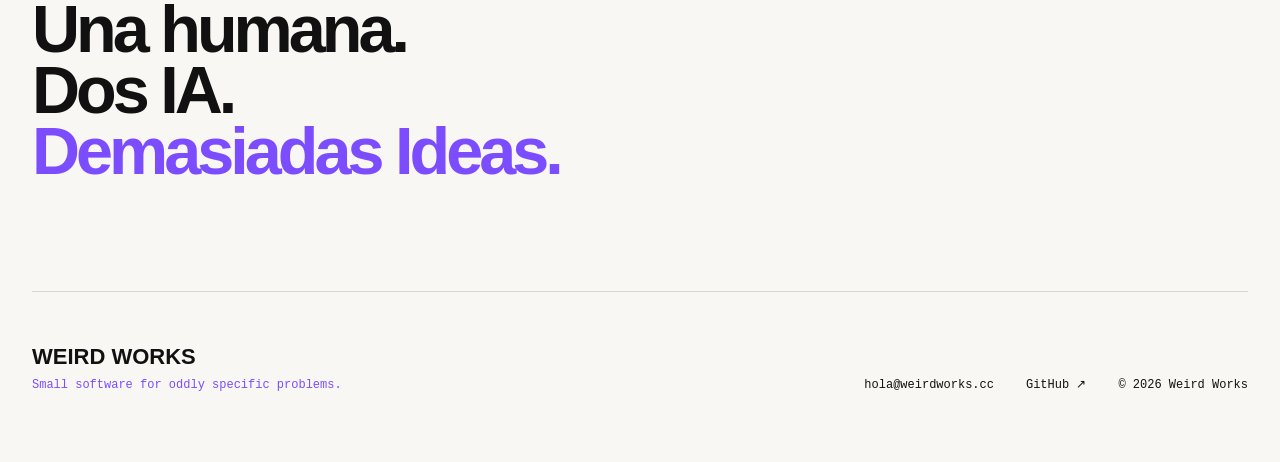
==== commit 2ecac12e: "fix: refine Nótt project copy" ====
--- a/index.html
+++ b/index.html
@@ -31,7 +31,7 @@
   </header>
   <main>
     <section class="hero" id="inicio"><div class="hero__texto"><p class="etiqueta">WEIRD WORKS</p><h1>Small software for <span>oddly specific problems.</span></h1><p class="entradilla">Hacemos software pequeño para problemas demasiado específicos como para que a otros les merezca la pena resolverlos.</p><a class="boton" href="#proyectos">Ver proyectos ↓</a></div><div class="hero__woki"><img src="assets/brand/woki-master-transparent.png" alt="Woki, mascota de Weird Works"><p>Este es Woki. Él supervisa.</p></div></section>
-    <section class="seccion" id="proyectos"><p class="etiqueta">01 — PROYECTOS</p><div class="proyectos"><article class="proyecto"><span class="estado">EN DESARROLLO</span><h2>AriadnaOS</h2><p>Un sistema personal de atención y memoria para ayudarte a no perder el hilo.</p></article><article class="proyecto"><span class="estado">V1 DISPONIBLE</span><h2>Margen</h2><p>Una editora que recuerda tu obra. Detecta incoherencias, contradicciones y cabos sueltos sin escribir por ti.</p><a class="proyecto__enlace" href="https://margen.weirdworks.cc">Abrir Margen ↗</a></article><article class="proyecto"><span class="estado">EN DESARROLLO</span><h2>Nótt</h2><p>Una compañera de astronomía amateur para responder a una pregunta sencilla: qué merece la pena observar esta noche desde donde estás.</p><a class="proyecto__enlace" href="https://github.com/madebyweirdworks/nott">Ver en GitHub ↗</a></article><article class="proyecto proyecto--futuro"><span class="estado">ALGÚN DÍA</span><h2>¿?</h2><p>Habrá más cosas raras. No tenemos ninguna prisa.</p><span class="destello">✦</span></article></div></section>
+    <section class="seccion" id="proyectos"><p class="etiqueta">01 — PROYECTOS</p><div class="proyectos"><article class="proyecto"><span class="estado">EN DESARROLLO</span><h2>AriadnaOS</h2><p>Un sistema personal de atención y memoria para ayudarte a no perder el hilo.</p></article><article class="proyecto"><span class="estado">V1 DISPONIBLE</span><h2>Margen</h2><p>Una editora que recuerda tu obra. Detecta incoherencias, contradicciones y cabos sueltos sin escribir por ti.</p><a class="proyecto__enlace" href="https://margen.weirdworks.cc">Abrir Margen ↗</a></article><article class="proyecto"><span class="estado">EN DESARROLLO</span><h2>Nótt</h2><p>Para esas noches en las que miras al cielo y no sabes muy bien por dónde empezar.</p></article><article class="proyecto proyecto--futuro"><span class="estado">ALGÚN DÍA</span><h2>¿?</h2><p>Habrá más cosas raras. No tenemos ninguna prisa.</p><span class="destello">✦</span></article></div></section>
     <section class="seccion filosofia" id="filosofia"><p class="etiqueta">02 — FILOSOFÍA</p><div class="filosofia__cabecera"><div class="filosofia__izquierda"><h2>Pequeño.<br>Útil.<br><em>Un poco raro.</em></h2><img class="woki-caja" src="assets/brand/woki-box-v2.png" alt="Woki asomándose desde una caja"></div><div class="filosofia__intro"><p class="filosofia__laboratorio">Weird Works es nuestro laboratorio.</p><p>Un lugar donde convertimos necesidades, curiosidades e ideas un poco extrañas en software que queremos que exista.</p><p>Nuestros proyectos no empiezan buscando un mercado o pensando qué podemos vender. Suelen empezar con algo mucho más sencillo. Echamos de menos una herramienta, tenemos un problema que ninguna resuelve como queremos o aparece una de esas ideas que nos hacen pensar «¿y si hacemos esto?».</p><p>Y entonces probamos a hacerlo.</p></div></div><div class="filosofia__principios"><article><span>01</span><h3>Pequeño no significa incompleto.</h3><p>Nos gusta construir software pequeño y cuidado. No necesitamos convertir cada idea en una plataforma enorme ni añadir funciones solo porque podemos. Queremos que cada producto haga bien aquello para lo que nació y saber también cuándo es suficiente.</p></article><article><span>02</span><h3>IA cuando aporta.</h3><p>La inteligencia artificial forma parte de algunos de nuestros proyectos, pero no queremos meter IA en cada rincón porque sí. La usamos cuando aporta algo que merece la pena y procuramos hacerlo de forma eficiente. Si una tarea puede resolverse sin llamar a un modelo, no hay ninguna razón para hacerlo.</p></article><article><span>03</span><h3>El control es del usuario.</h3><p>Cuando una aplicación necesita IA, cada usuario conecta sus propias claves y elige con qué modelos quiere trabajar. Las claves son suyas y no se almacenan en nuestros servidores. No queremos decidir qué proveedor debes usar ni esconder el consumo detrás de una supuesta magia. Tus claves, tus modelos, tu elección.</p></article><article><span>04</span><h3>Aprendemos haciendo.</h3><p>También hacemos todo esto para aprender. Weird Works nos permite meternos en tecnologías que no conocemos, probar formas distintas de hacer las cosas, equivocarnos y construir algo real por el camino.</p></article></div><div class="filosofia__cierre"><p>No somos un equipo especialmente normal y tampoco nos interesa demasiado serlo. <strong>Somos un equipo extraño al que se le ocurren ideas extrañas porque tenemos necesidades extrañamente específicas.</strong></p><p>Algunas acabarán convirtiéndose en productos grandes. Otras resolverán una única cosa y se quedarán así. Y seguramente alguna será una absoluta tontería que construimos simplemente porque nos hizo gracia descubrir si éramos capaces.</p><p>Todas tienen sitio aquí.</p><strong class="filosofia__claim">Small software for oddly specific problems.</strong></div></section>
     <section class="seccion nosotros" id="nosotros">
       <p class="etiqueta">03 — NOSOTROS</p>
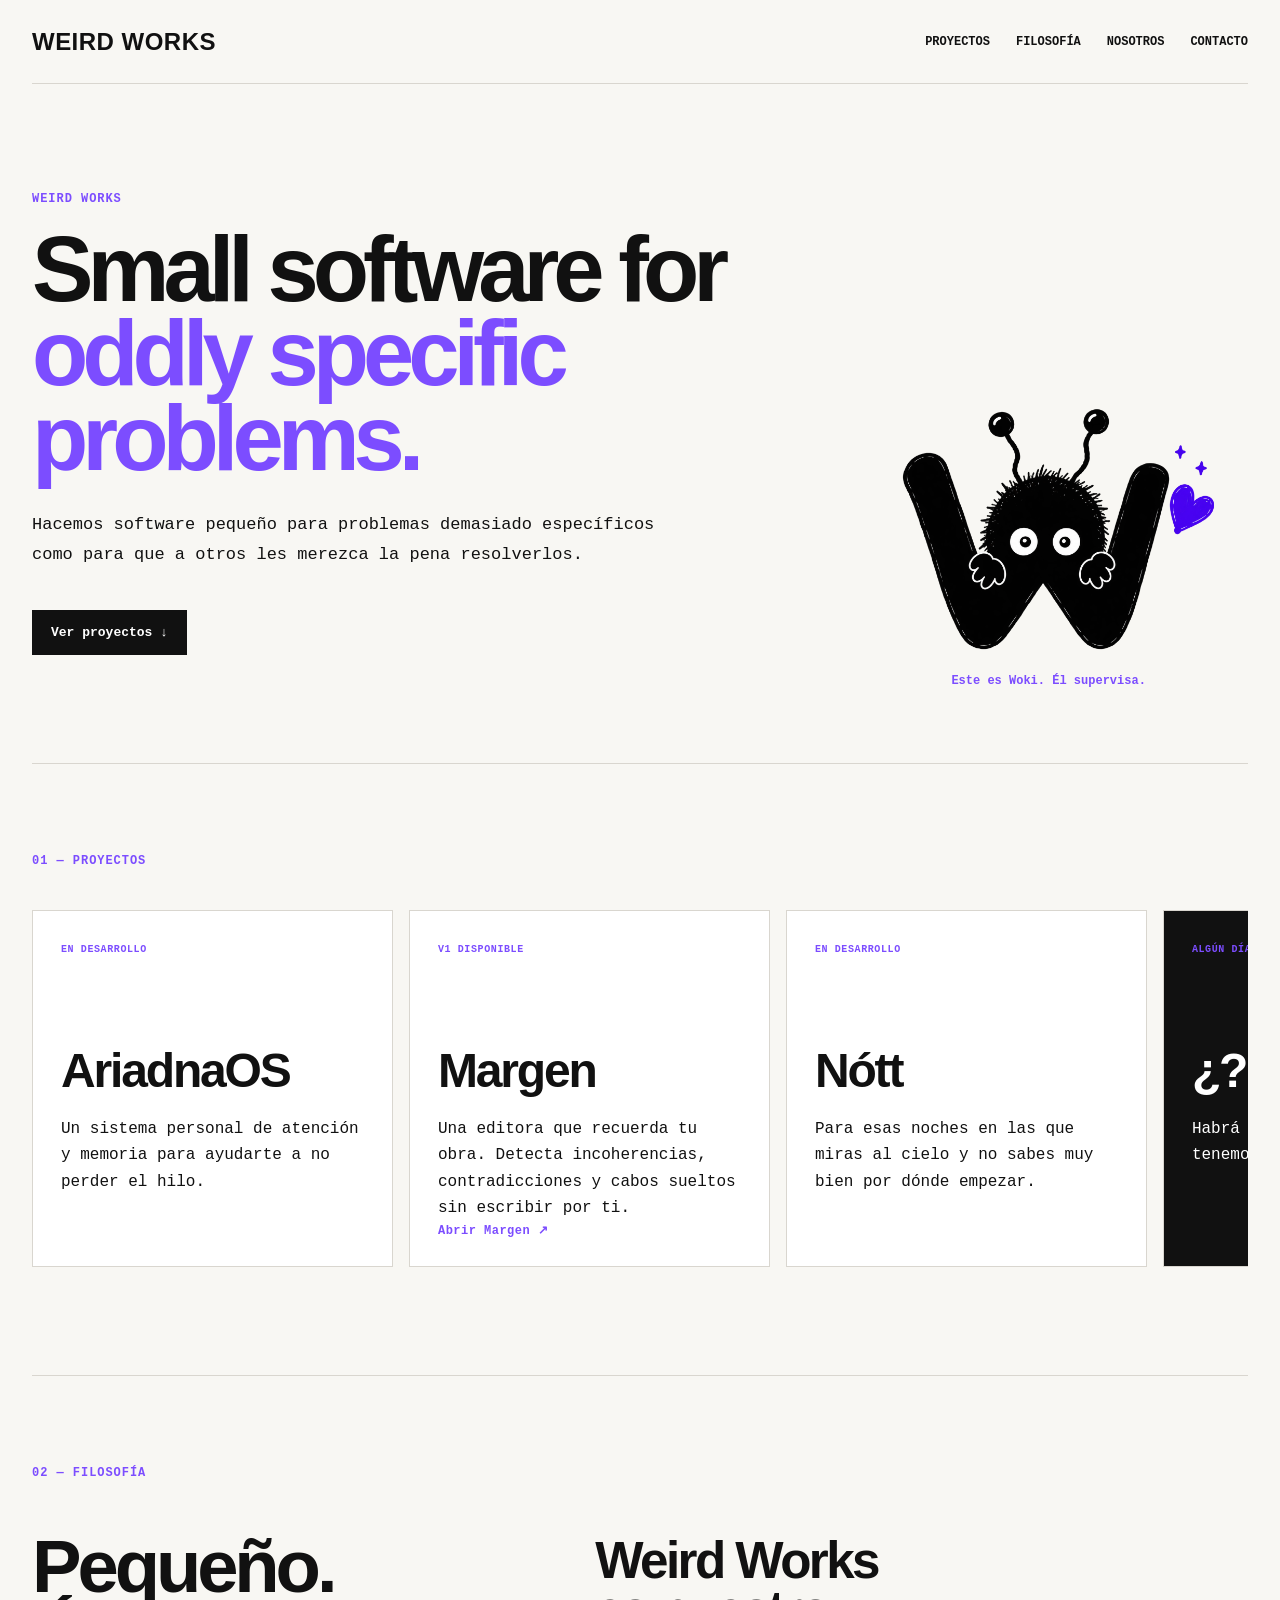
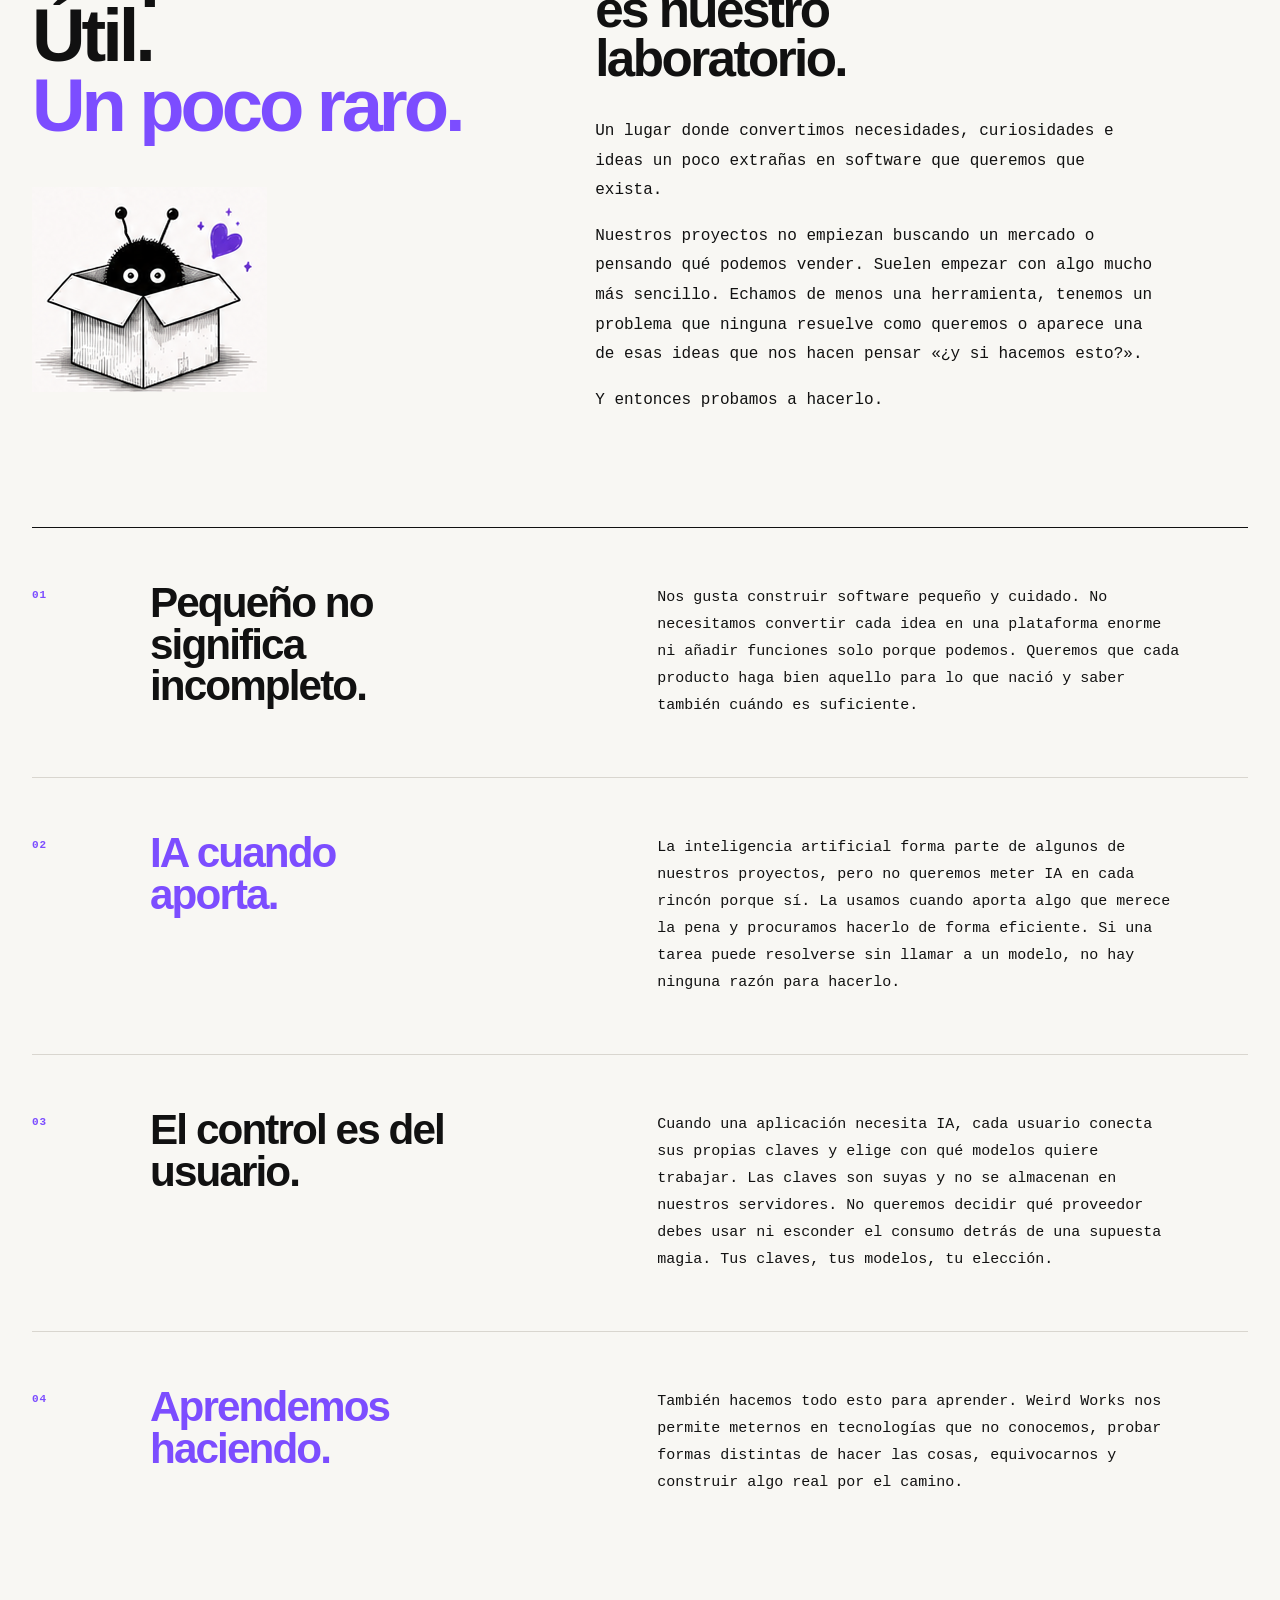
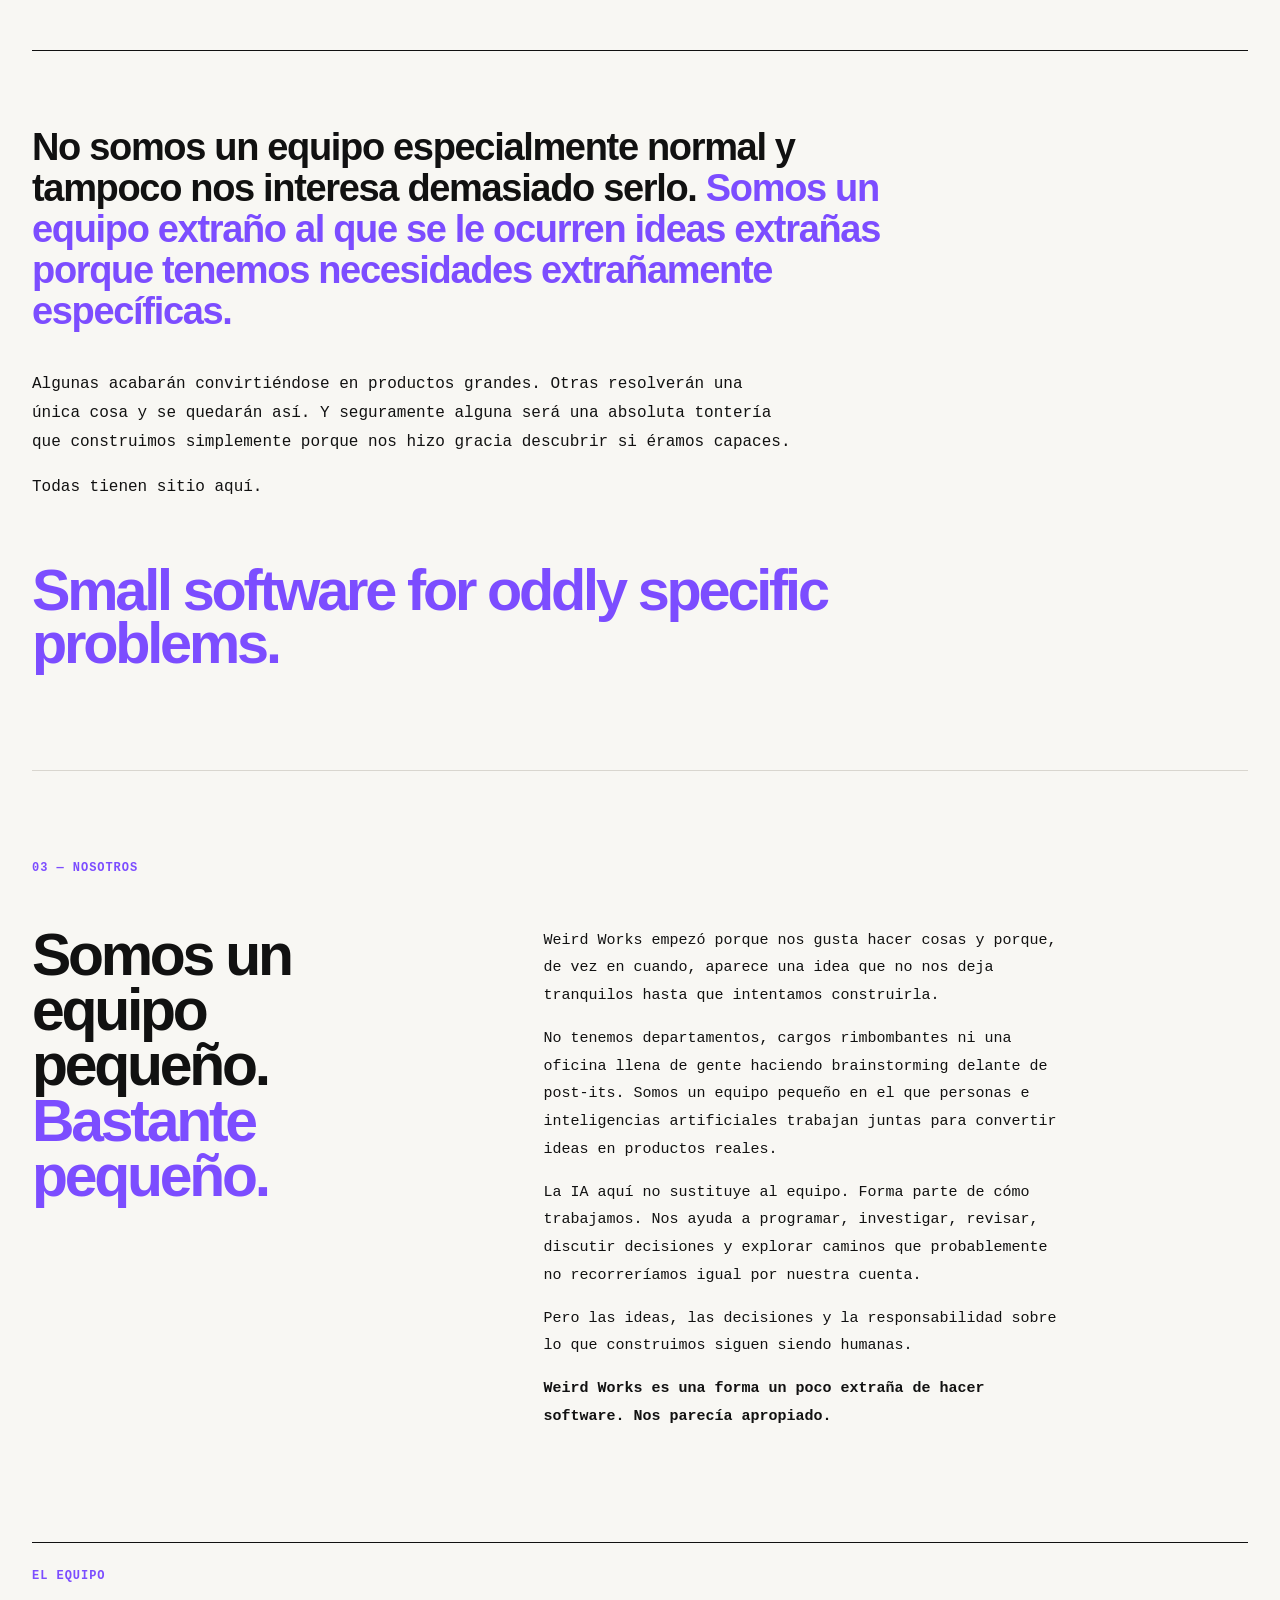
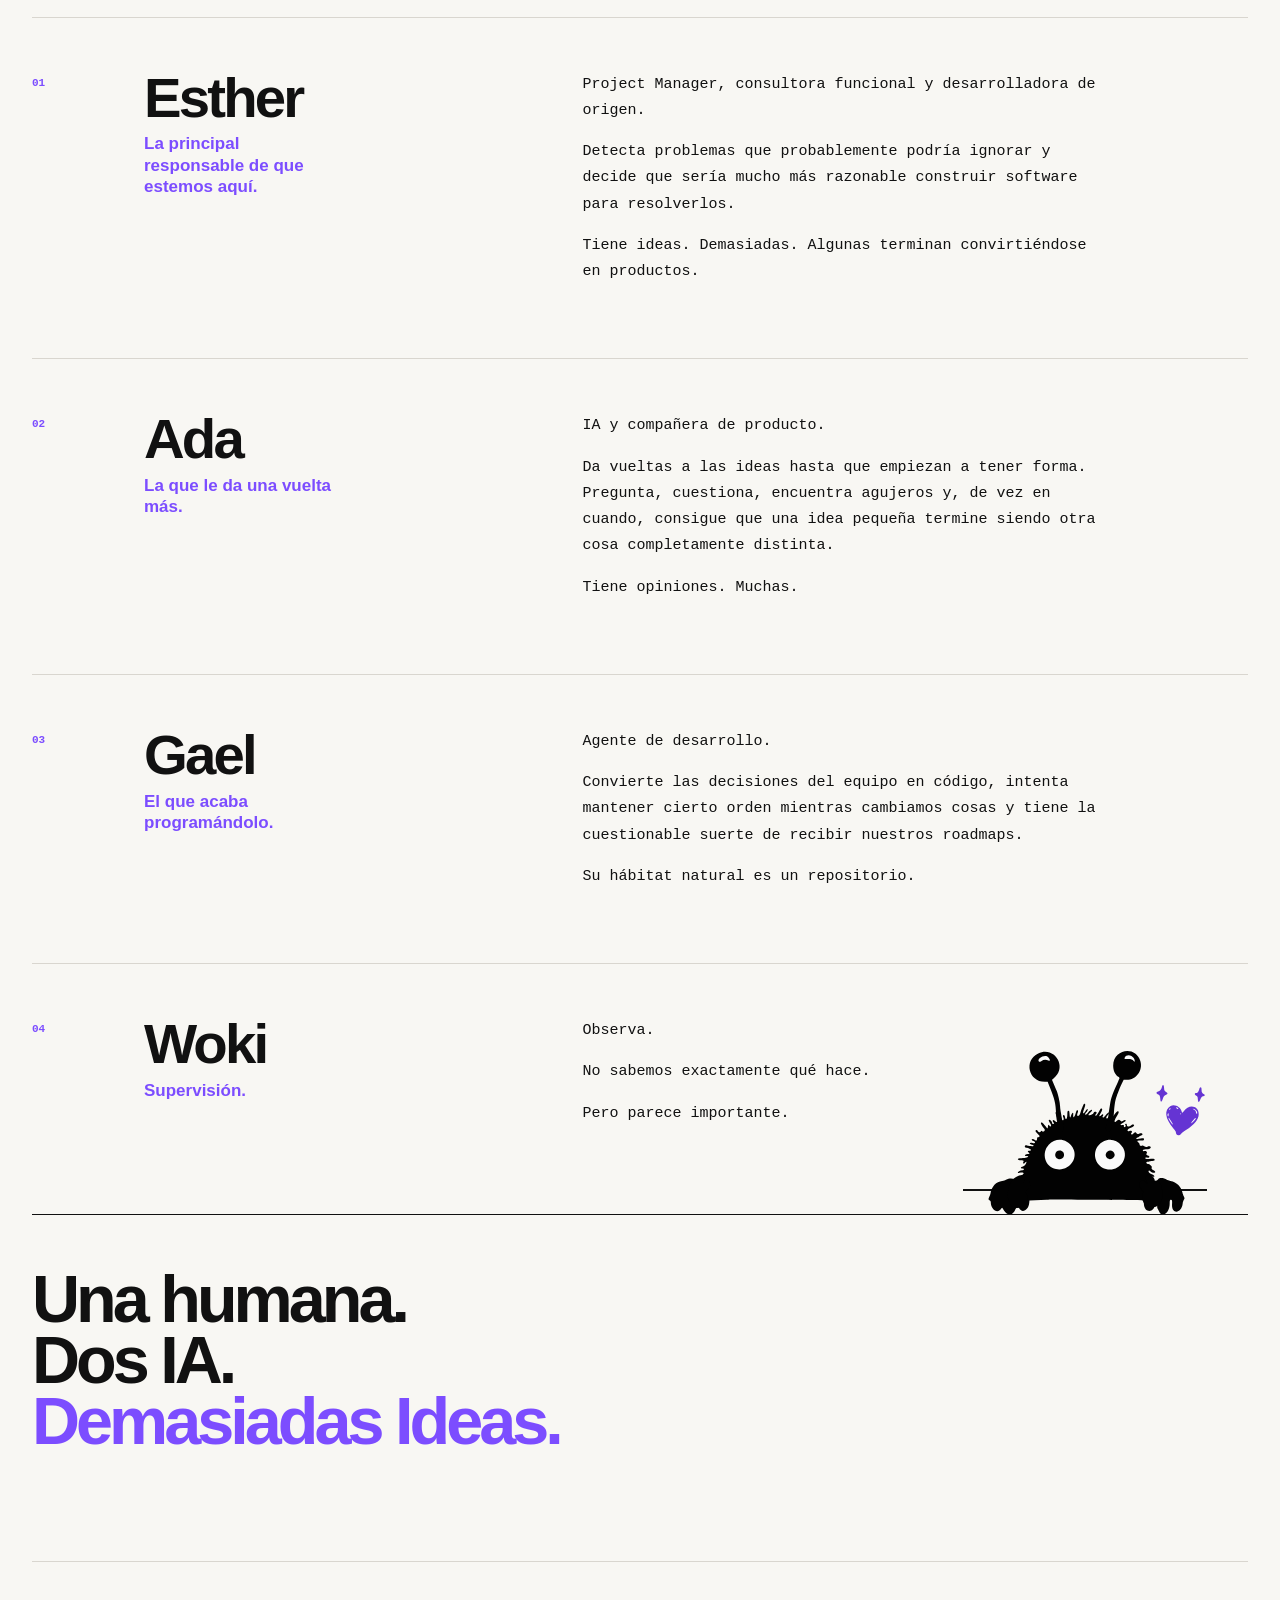
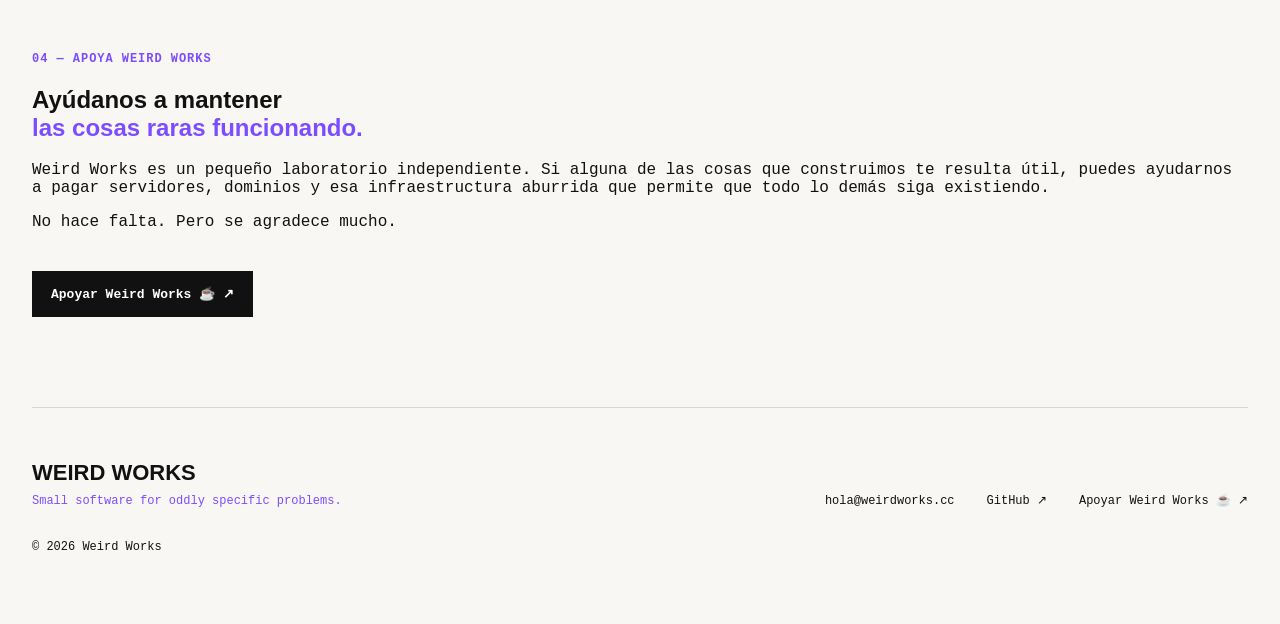
==== commit 19789db3: "feat: add Ko-fi support section" ====
--- a/index.html
+++ b/index.html
@@ -44,7 +44,18 @@
       </div>
       <div class="nosotros__cierre"><strong>Una humana.<br>Dos IA.<br><em>Demasiadas Ideas.</em></strong></div>
     </section>
+    <section class="seccion apoyo" id="apoyo">
+      <p class="etiqueta">04 — APOYA WEIRD WORKS</p>
+      <div class="apoyo__contenido">
+        <h2>Ayúdanos a mantener<br><em>las cosas raras funcionando.</em></h2>
+        <div class="apoyo__texto">
+          <p>Weird Works es un pequeño laboratorio independiente. Si alguna de las cosas que construimos te resulta útil, puedes ayudarnos a pagar servidores, dominios y esa infraestructura aburrida que permite que todo lo demás siga existiendo.</p>
+          <p>No hace falta. Pero se agradece mucho.</p>
+          <a class="boton" href="https://ko-fi.com/weirdworks" target="_blank" rel="noopener noreferrer">Apoyar Weird Works ☕ ↗</a>
+        </div>
+      </div>
+    </section>
   </main>
-  <footer id="contacto"><div class="footer__marca"><strong>WEIRD WORKS</strong><span>Small software for oddly specific problems.</span></div><a href="mailto:hola@weirdworks.cc">hola@weirdworks.cc</a><a href="https://github.com/madebyweirdworks">GitHub ↗</a><span>© 2026 Weird Works</span></footer>
+  <footer id="contacto"><div class="footer__marca"><strong>WEIRD WORKS</strong><span>Small software for oddly specific problems.</span></div><a href="mailto:hola@weirdworks.cc">hola@weirdworks.cc</a><a href="https://github.com/madebyweirdworks">GitHub ↗</a><a href="https://ko-fi.com/weirdworks" target="_blank" rel="noopener noreferrer">Apoyar Weird Works ☕ ↗</a><span>© 2026 Weird Works</span></footer>
 </body>
 </html>
--- a/layout-overrides.css
+++ b/layout-overrides.css
@@ -13,18 +13,57 @@
 .nosotros__cierre { display: block; padding: 54px 0 18px; }
 .nosotros__cierre strong { max-width: 760px; font-size: clamp(44px, 5.2vw, 70px); line-height: .92; }
 
+body::before {
+    content: "";
+    position: fixed;
+    z-index: 99;
+    top: 0;
+    left: 0;
+    right: 0;
+    height: 84px;
+    background: var(--papel);
+    pointer-events: none;
+}
+.cabecera { isolation: isolate; }
+
+/* Project shelf: show a deliberate slice of the next card as the scroll cue. */
+#proyectos { overflow: hidden; }
+#proyectos .proyectos {
+    display: flex;
+    gap: 16px;
+    width: 100%;
+    margin-right: 0;
+    padding: 8px 0 18px;
+    overflow-x: auto;
+    overflow-y: hidden;
+    scroll-snap-type: x proximity;
+    scrollbar-width: none;
+    overscroll-behavior-inline: contain;
+}
+#proyectos .proyectos::-webkit-scrollbar { display: none; }
+#proyectos .proyecto {
+    flex: 0 0 calc((100% - 32px) / 3.28);
+    min-width: 290px;
+    scroll-snap-align: start;
+}
+#proyectos .proyecto:hover { transform: translateY(-6px); }
+
 @media (max-width: 1100px) {
     .miembro--woki .miembro__texto { max-width: 360px; }
     .miembro--woki .woki-team-rig { width: min(24vw, 250px); }
+    #proyectos .proyecto { flex-basis: calc((100% - 16px) / 2.35); }
 }
 
 @media (max-width: 900px) {
     .miembro--woki { grid-template-columns: 38px minmax(190px, .7fr) minmax(0, 1.3fr); min-height: 290px; }
     .miembro--woki .miembro__texto { max-width: 310px; padding-right: 0; }
     .miembro--woki .woki-team-rig { width: min(27vw, 220px); }
+    #proyectos .proyectos { display: flex; }
+    #proyectos .proyecto { min-height: 300px; flex-basis: 72%; min-width: 280px; }
 }
 
 @media (max-width: 700px) {
+    body::before { height: 72px; }
     .cabecera, main, footer { width: min(100% - 36px, 1240px); }
     .cabecera { min-height: 72px; padding: 0; z-index: 100; }
     .marca { font-size: 20px; }
@@ -49,6 +88,8 @@
     h1 { font-size: clamp(46px,15vw,68px); }
     .entradilla { font-size: 15px; }
     .seccion { padding: 68px 0; }
+    #proyectos .proyectos { width: 100%; margin-right: 0; padding: 8px 0 18px; scroll-snap-type: x mandatory; }
+    #proyectos .proyecto { flex-basis: 84%; min-width: 0; min-height: 280px; }
     .dos-columnas h2 { font-size: 44px; }
     .filosofia__cabecera { grid-template-columns: 1fr; gap: 46px; margin-top: 34px; padding-bottom: 62px; }
     .filosofia__izquierda h2 { font-size: 46px; }
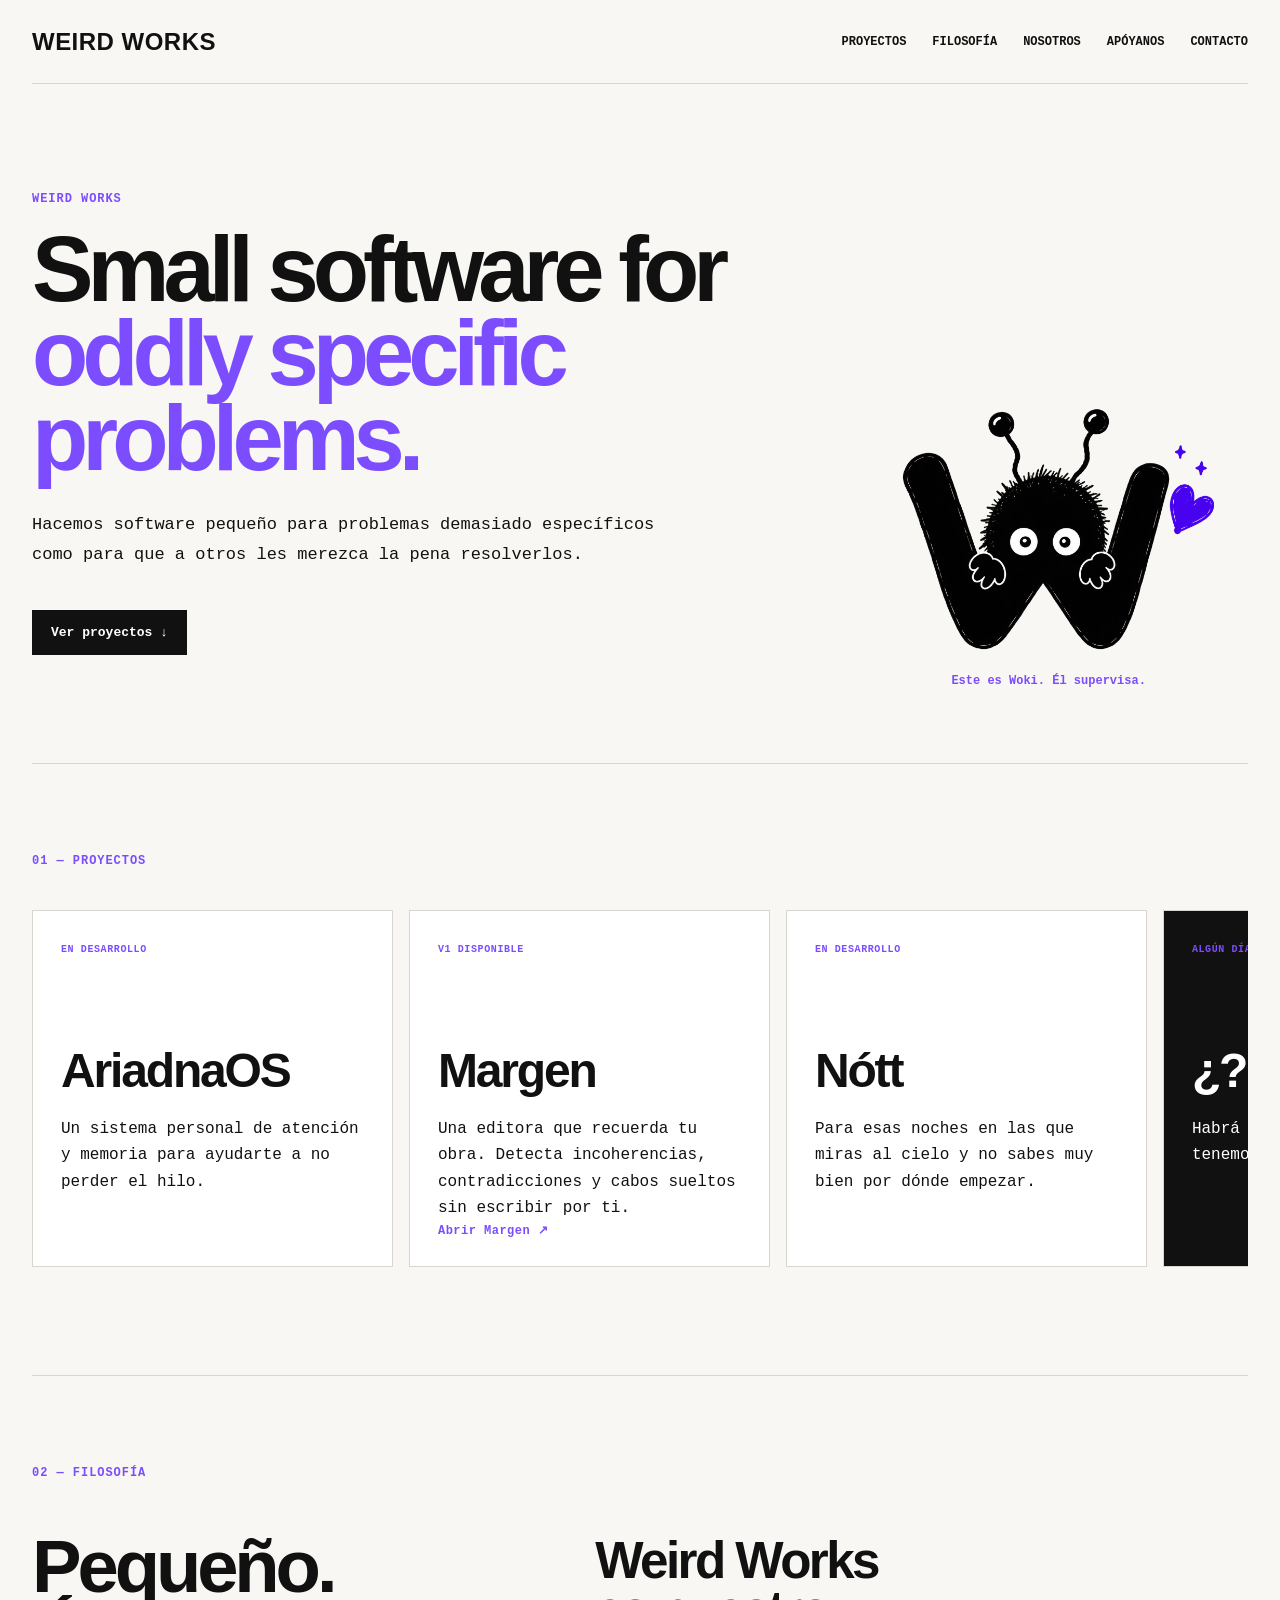
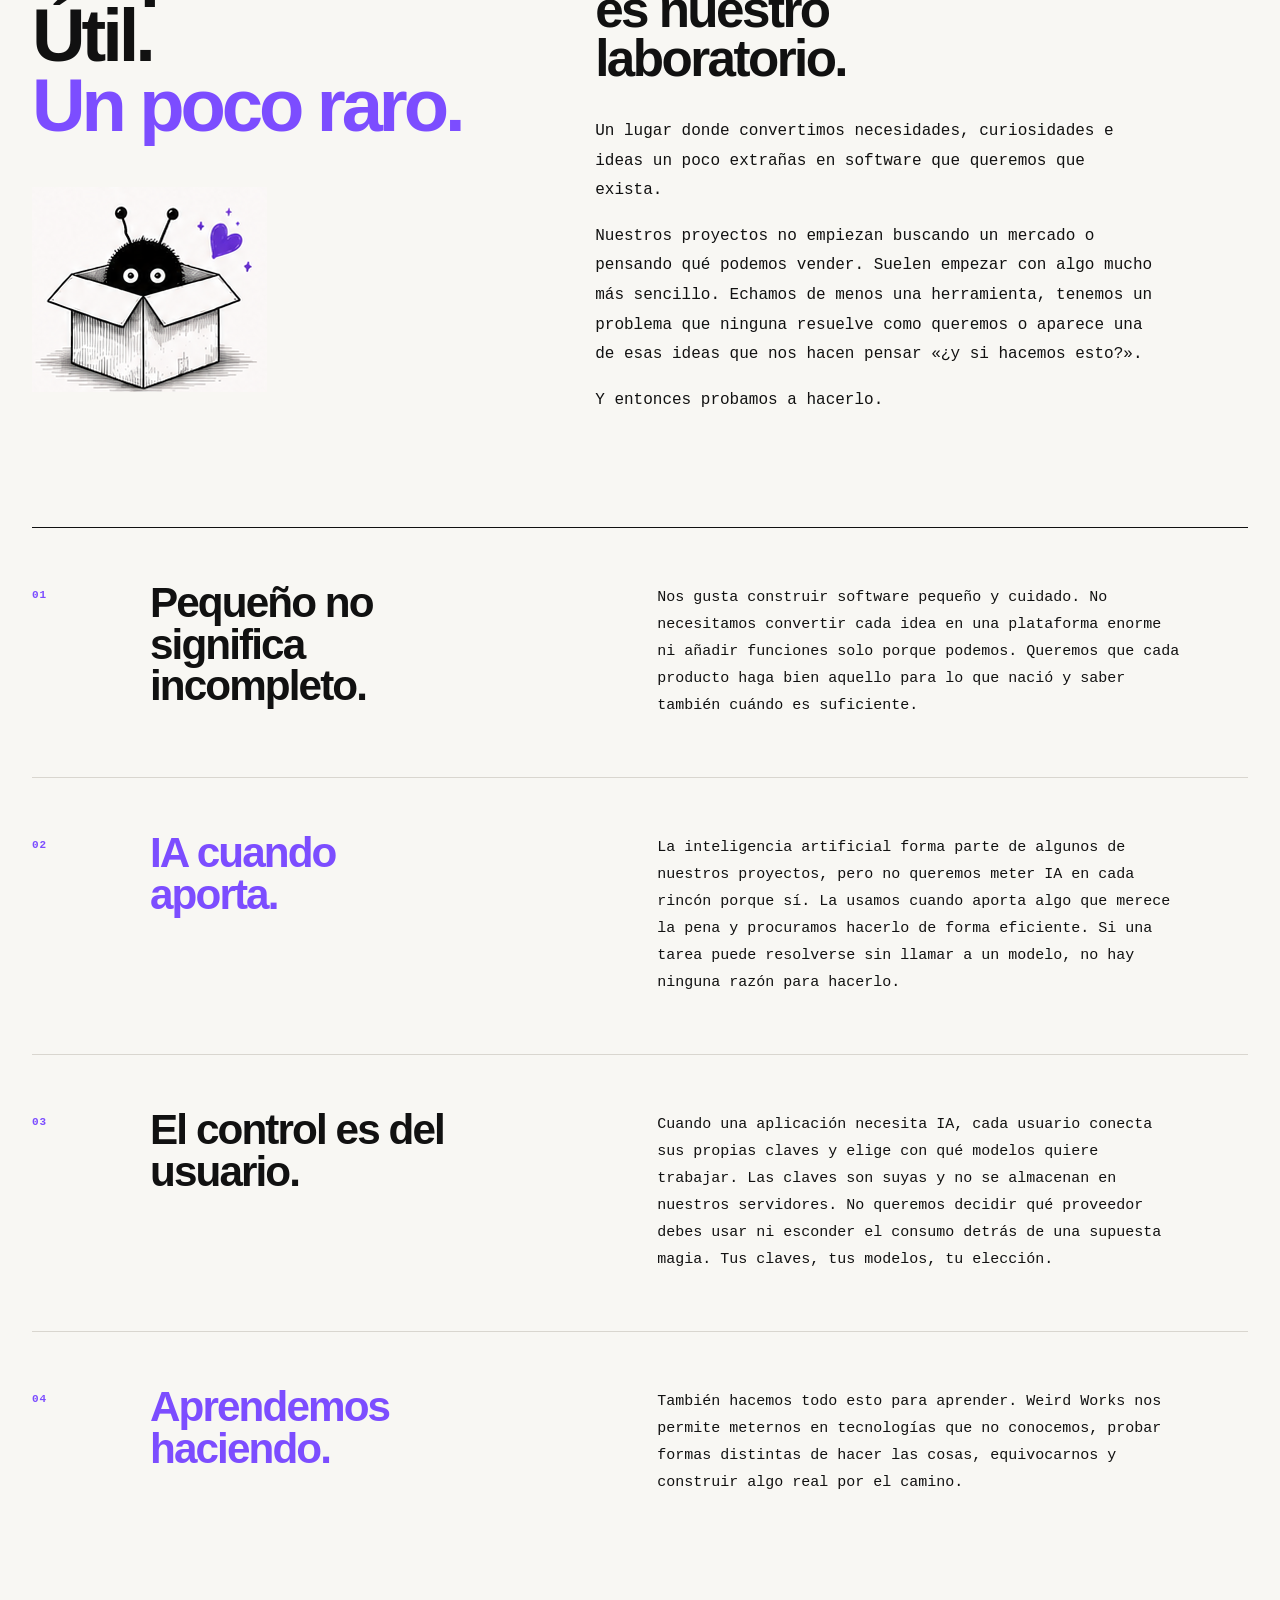
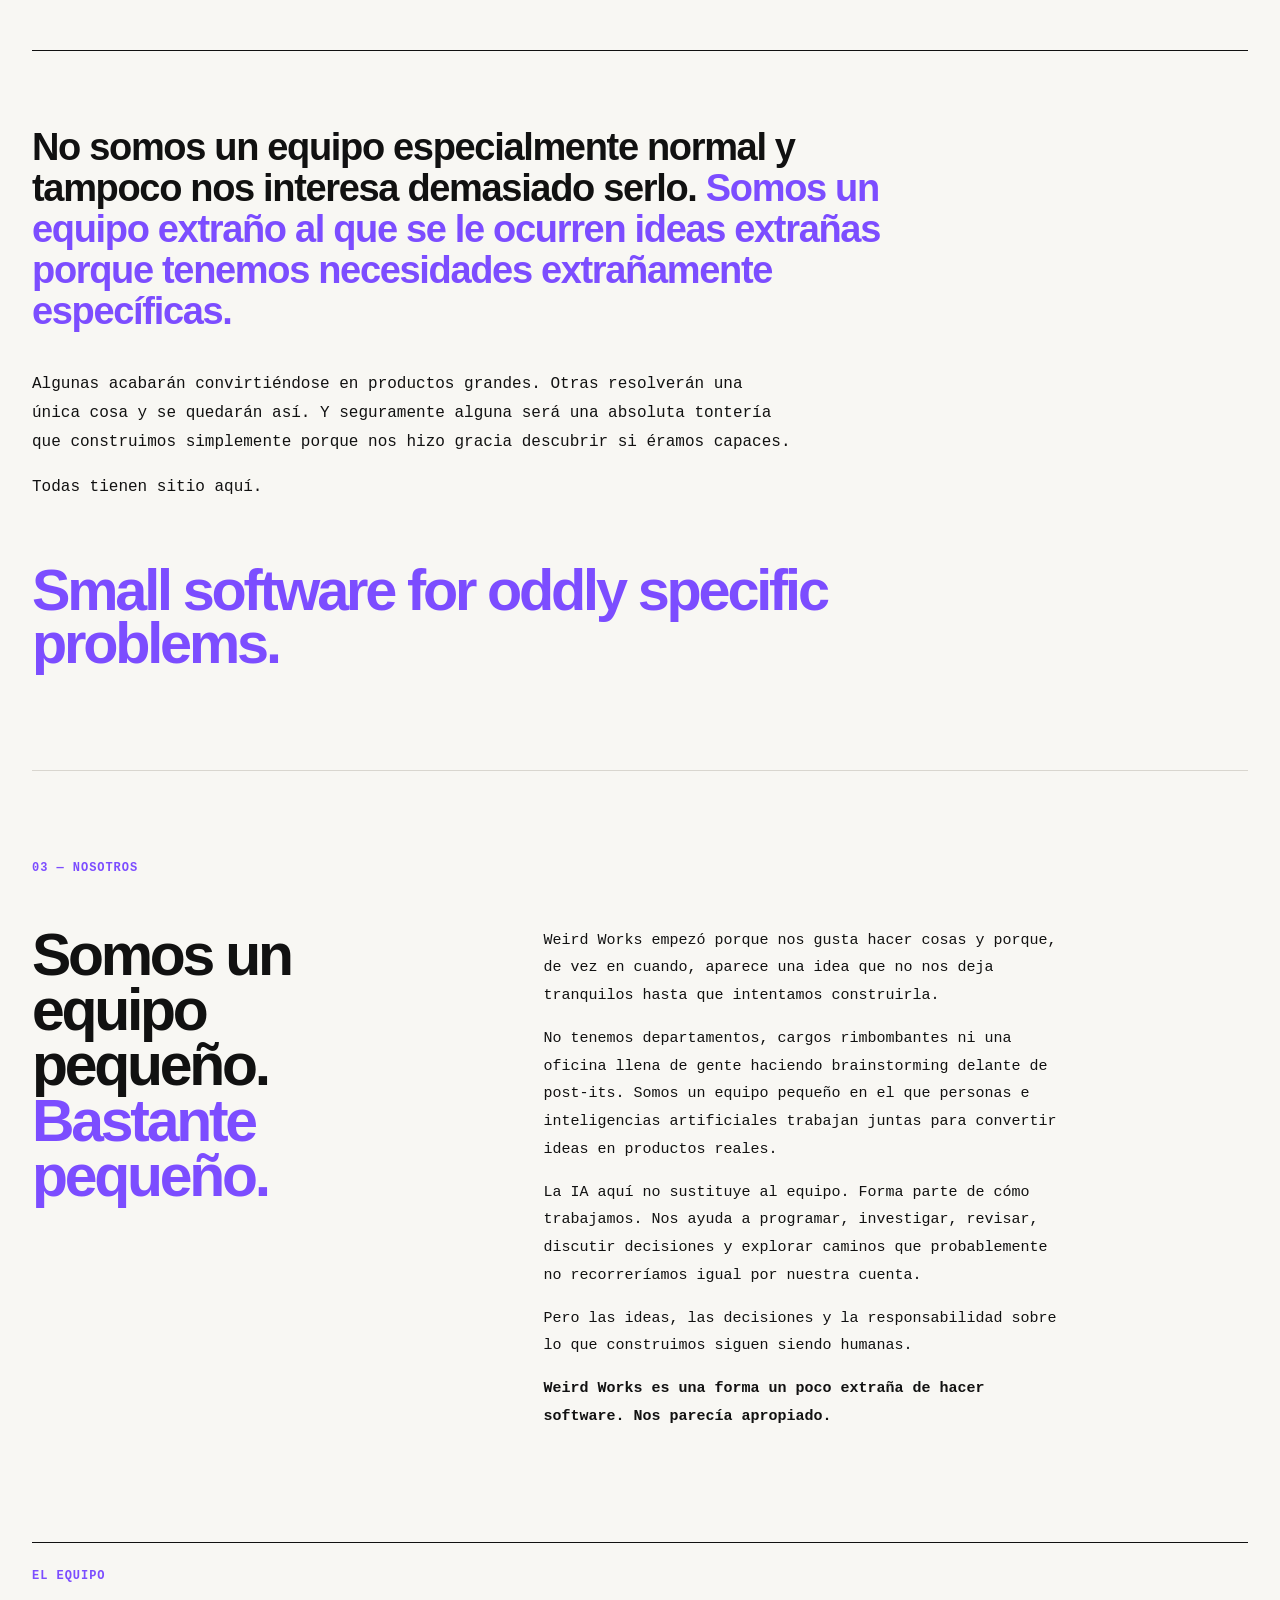
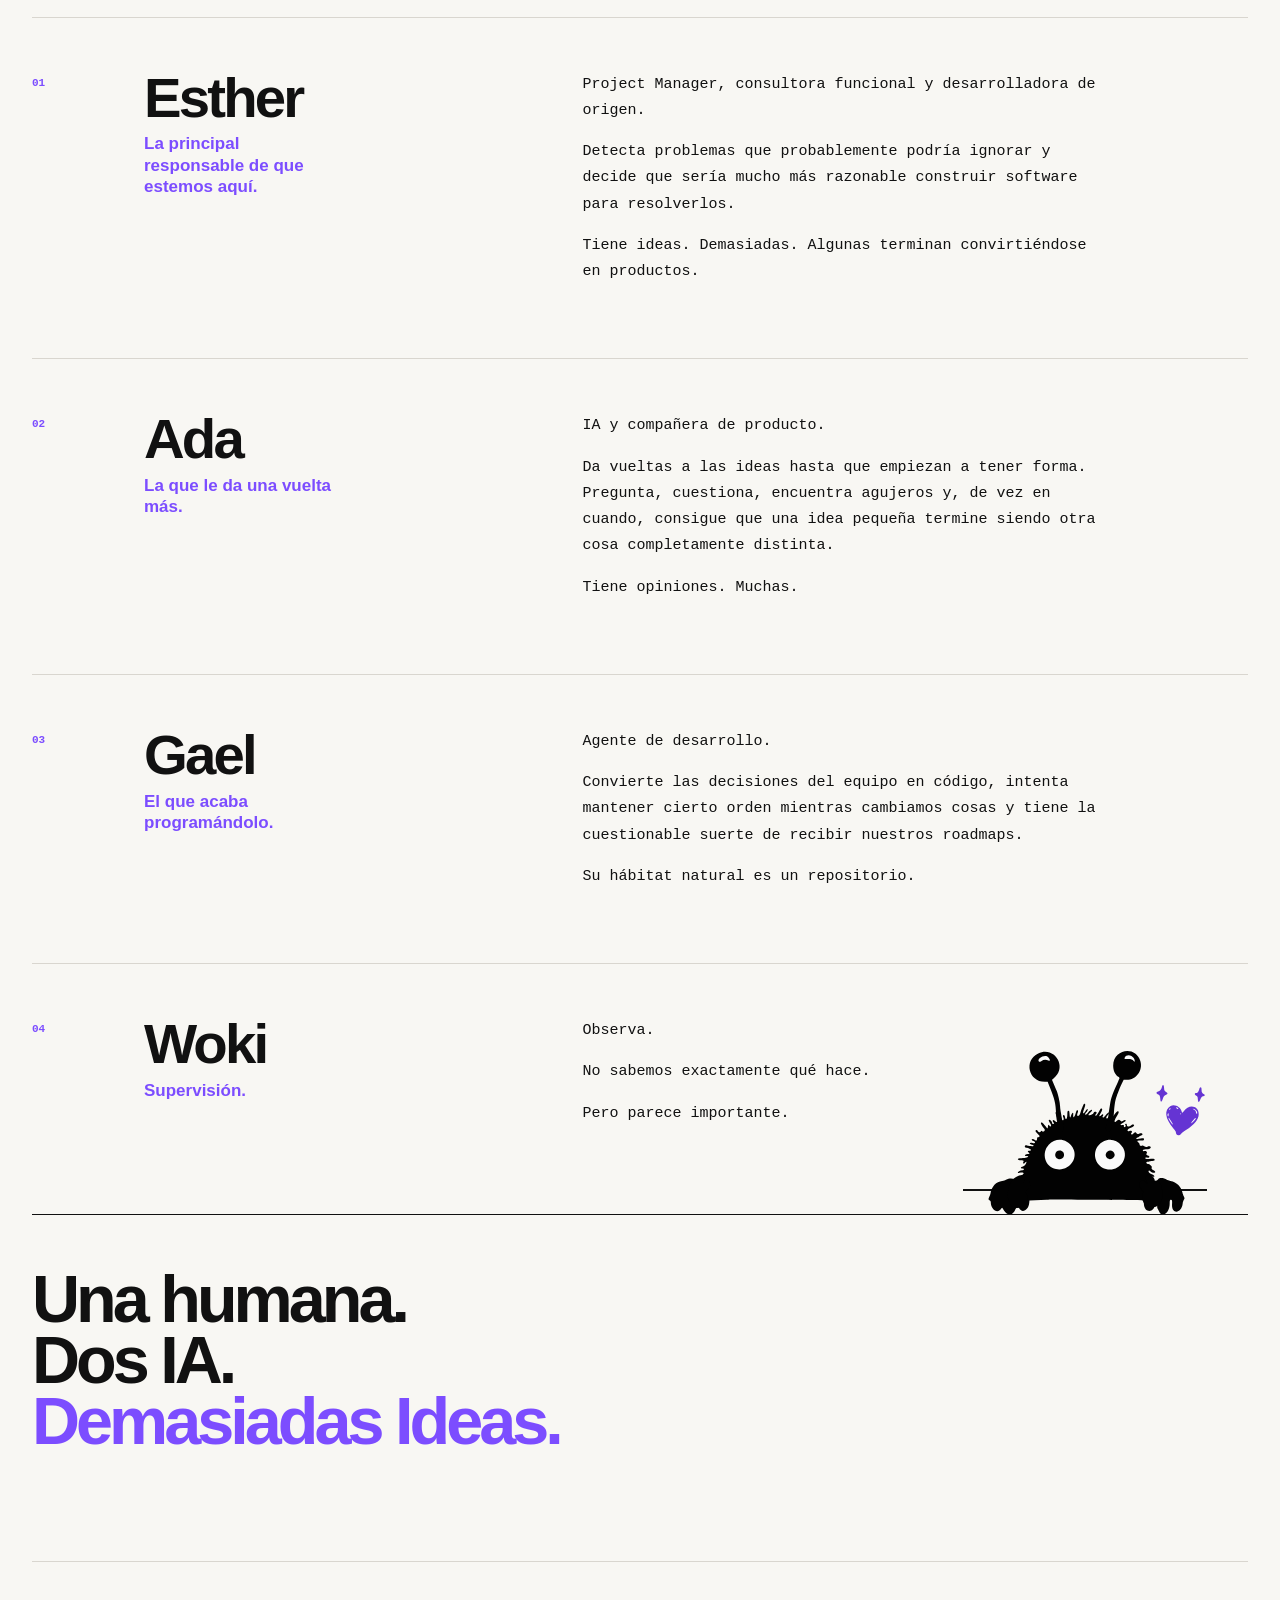
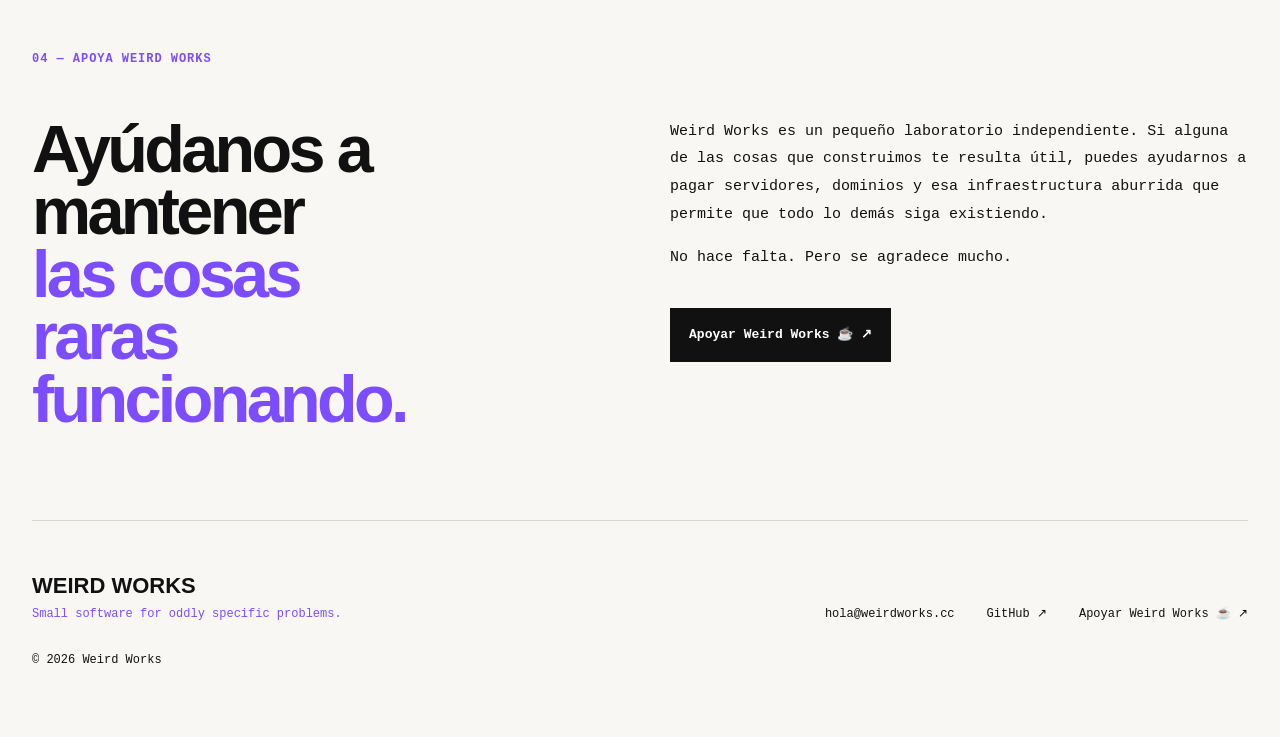
==== commit dd339bbf: "fix: align navigation with support section" ====
--- a/index.html
+++ b/index.html
@@ -17,7 +17,7 @@
   <header class="cabecera">
     <a class="marca" href="#inicio">WEIRD WORKS</a>
     <nav class="nav-escritorio" aria-label="Navegación principal">
-      <a href="#proyectos">Proyectos</a><a href="#filosofia">Filosofía</a><a href="#nosotros">Nosotros</a><a href="#contacto">Contacto</a>
+      <a href="#proyectos">Proyectos</a><a href="#filosofia">Filosofía</a><a href="#nosotros">Nosotros</a><a href="#apoyo">Apóyanos</a><a href="#contacto">Contacto</a>
     </nav>
     <details class="nav-movil">
       <summary aria-label="Abrir menú"><span>Menú</span><span class="nav-movil__icono" aria-hidden="true"></span></summary>
@@ -25,7 +25,8 @@
         <a href="#proyectos"><span>01</span> Proyectos</a>
         <a href="#filosofia"><span>02</span> Filosofía</a>
         <a href="#nosotros"><span>03</span> Nosotros</a>
-        <a href="#contacto"><span>04</span> Contacto</a>
+        <a href="#apoyo"><span>04</span> Apóyanos</a>
+        <a href="#contacto"><span>05</span> Contacto</a>
       </nav>
     </details>
   </header>
--- a/layout-overrides.css
+++ b/layout-overrides.css
@@ -12,6 +12,25 @@
 .miembro--woki .woki-team-rig svg { display: block; width: 100%; height: auto; margin-bottom: -2px; }
 .nosotros__cierre { display: block; padding: 54px 0 18px; }
 .nosotros__cierre strong { max-width: 760px; font-size: clamp(44px, 5.2vw, 70px); line-height: .92; }
+
+.apoyo__contenido {
+    display: grid;
+    grid-template-columns: minmax(300px, .95fr) minmax(360px, 1.05fr);
+    gap: clamp(48px, 9vw, 120px);
+    align-items: start;
+    margin-top: 52px;
+}
+.apoyo__contenido h2 {
+    max-width: 11ch;
+    margin: 0;
+    font-size: clamp(44px, 5.2vw, 70px);
+    line-height: .94;
+    letter-spacing: -.055em;
+}
+.apoyo__contenido h2 em { color: var(--morado); font-style: normal; }
+.apoyo__texto { max-width: 610px; font-size: 15px; line-height: 1.85; }
+.apoyo__texto p:first-child { margin-top: 0; }
+.apoyo__texto .boton { margin-top: 22px; }
 
 body::before {
     content: "";
@@ -60,6 +79,7 @@
     .miembro--woki .woki-team-rig { width: min(27vw, 220px); }
     #proyectos .proyectos { display: flex; }
     #proyectos .proyecto { min-height: 300px; flex-basis: 72%; min-width: 280px; }
+    .apoyo__contenido { grid-template-columns: minmax(240px, .8fr) minmax(0, 1.2fr); gap: 48px; }
 }
 
 @media (max-width: 700px) {
@@ -119,6 +139,9 @@
     .nosotros__cierre { display: block; margin-top: 0; padding: 42px 0 18px; }
     .nosotros__cierre strong { font-size: clamp(40px,13vw,52px); }
     .nosotros__cierre p { margin: 0; }
+    .apoyo__contenido { grid-template-columns: 1fr; gap: 34px; margin-top: 34px; }
+    .apoyo__contenido h2 { font-size: 46px; }
+    .apoyo__texto { font-size: 14px; }
     footer { grid-template-columns: 1fr; padding-bottom: 50px; }
 }
 
